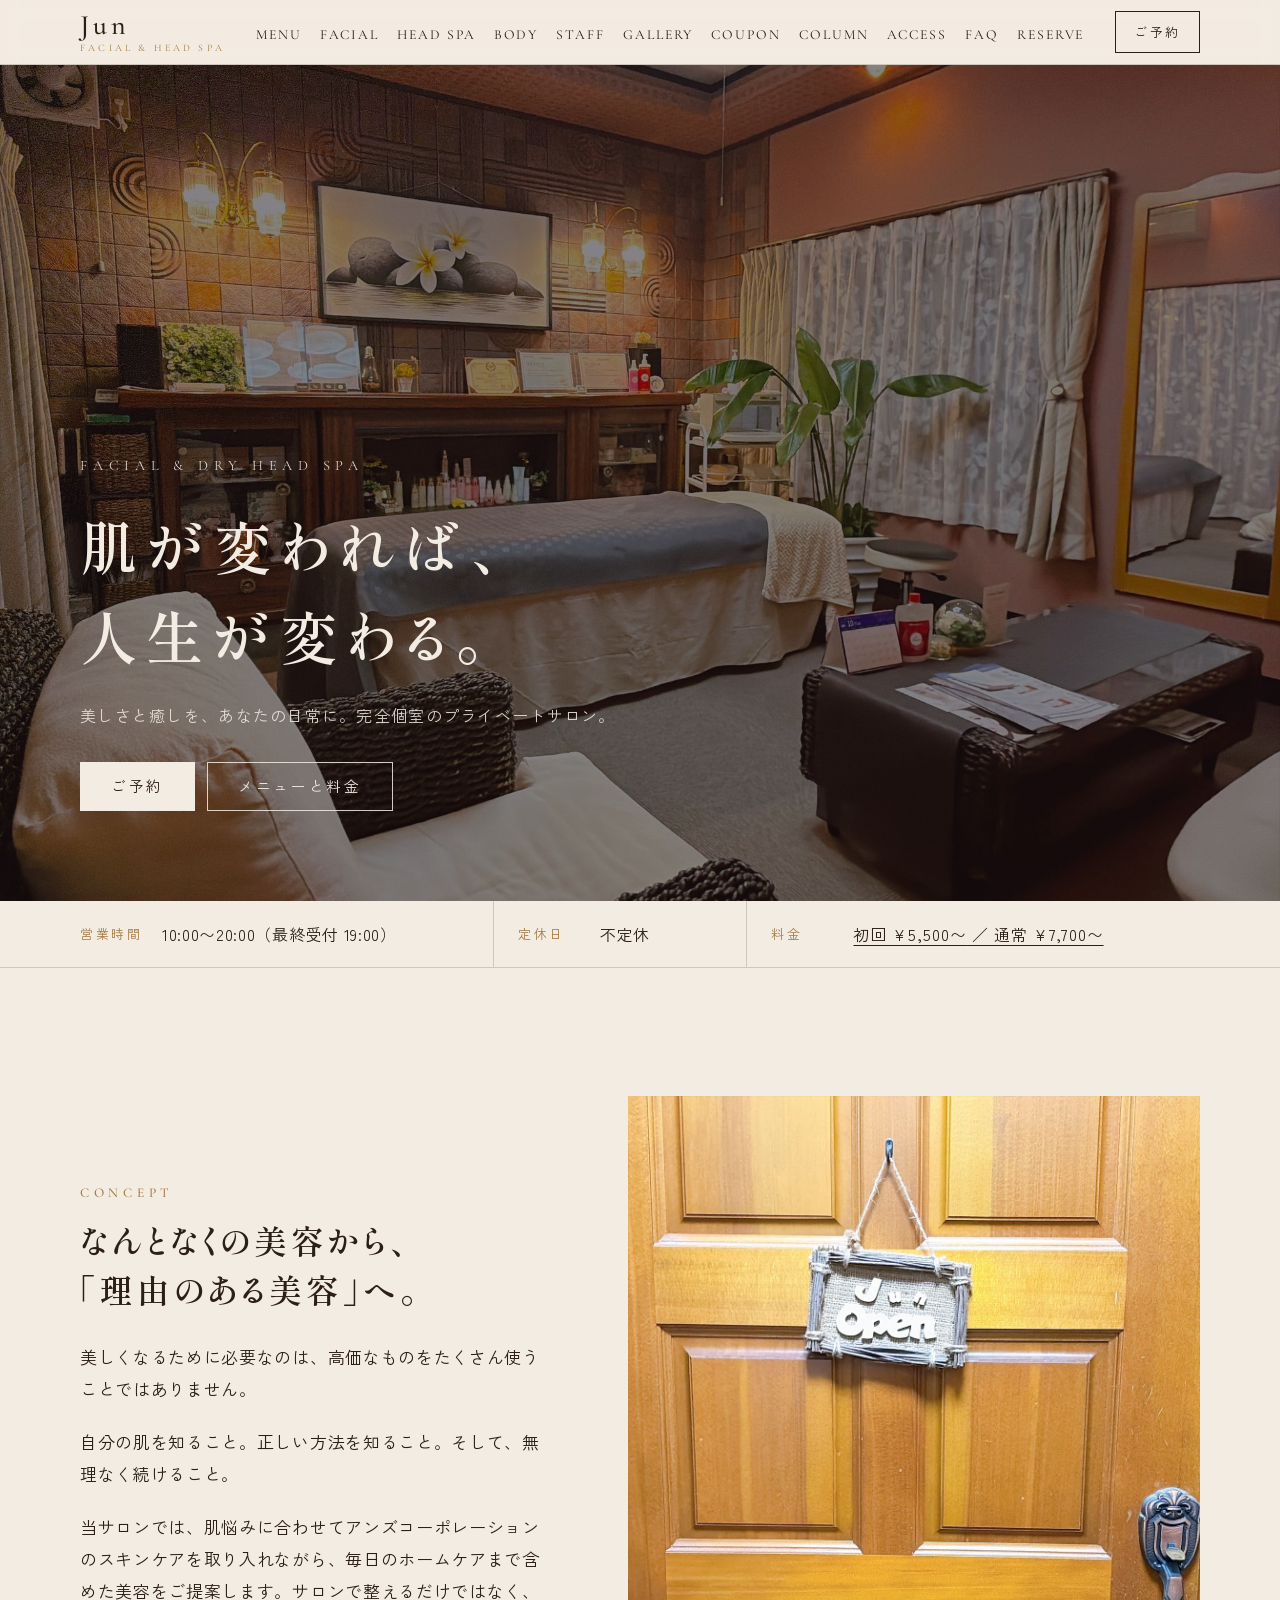
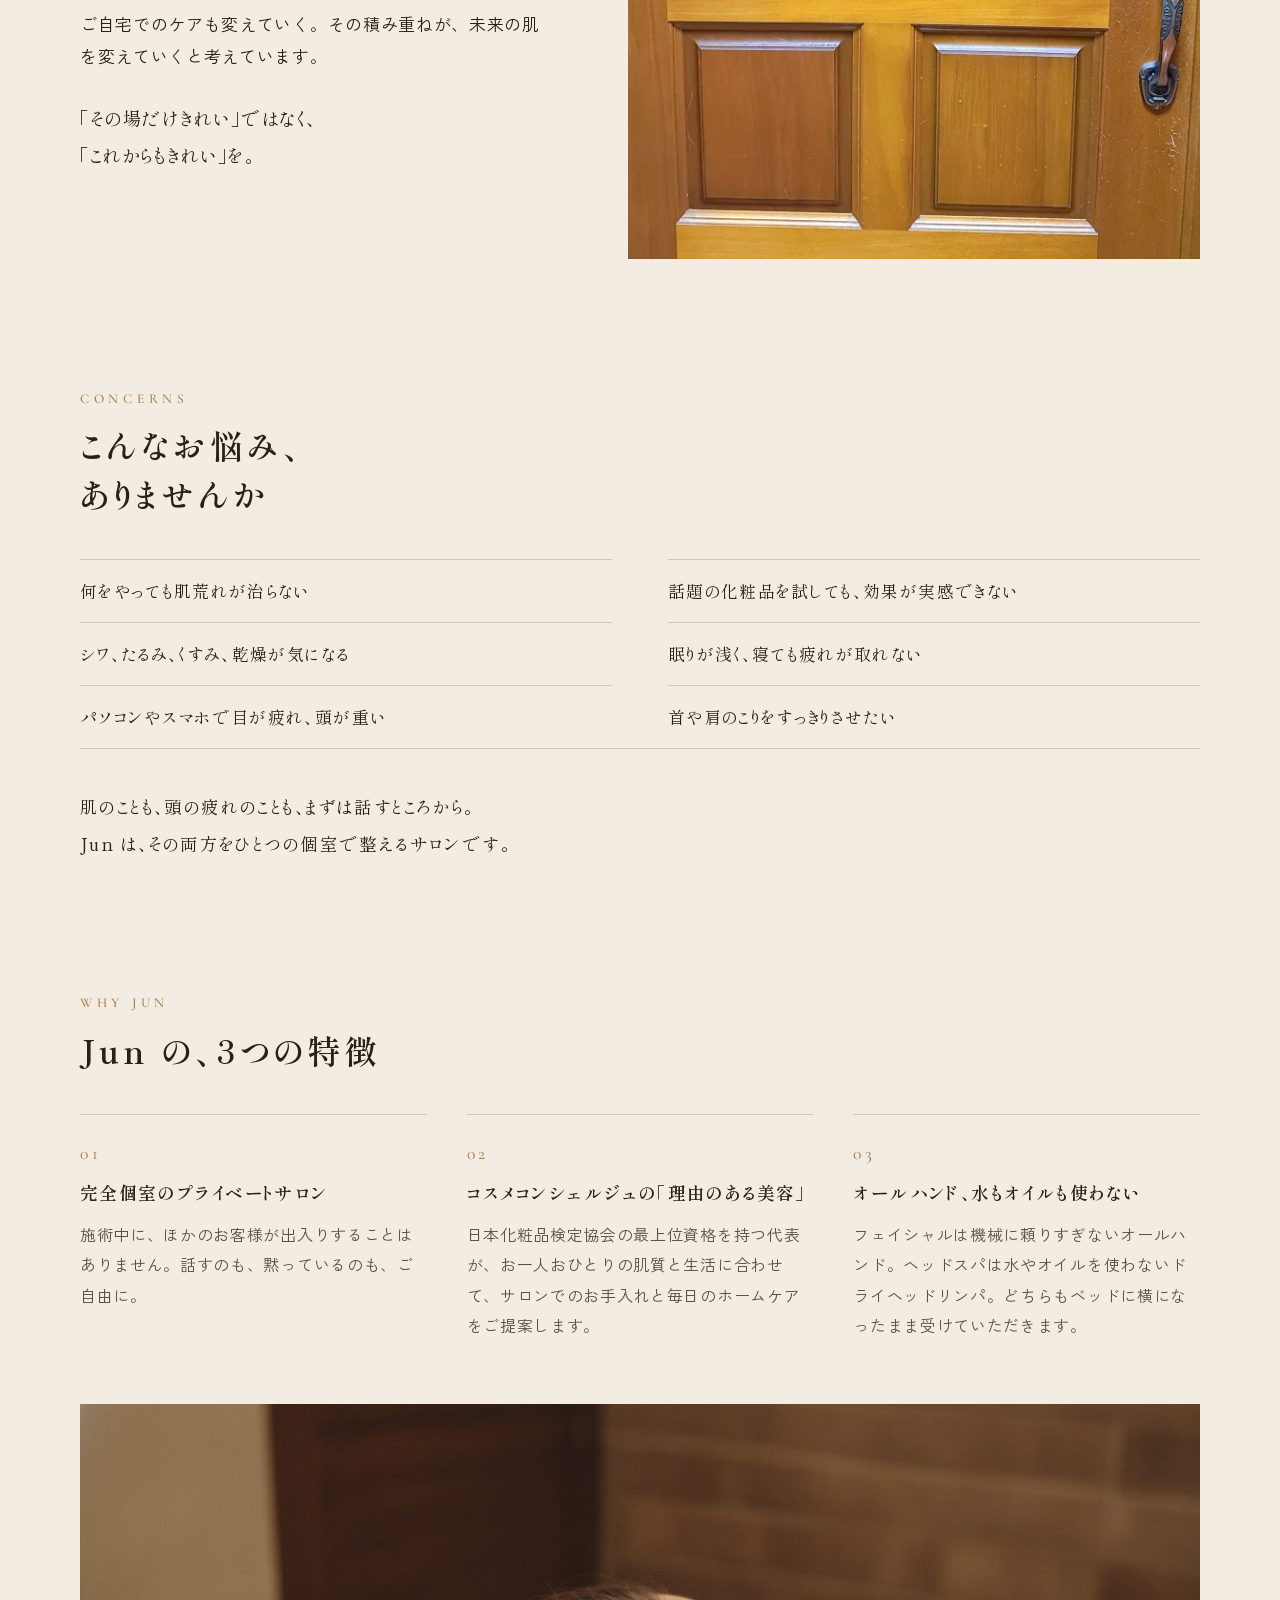
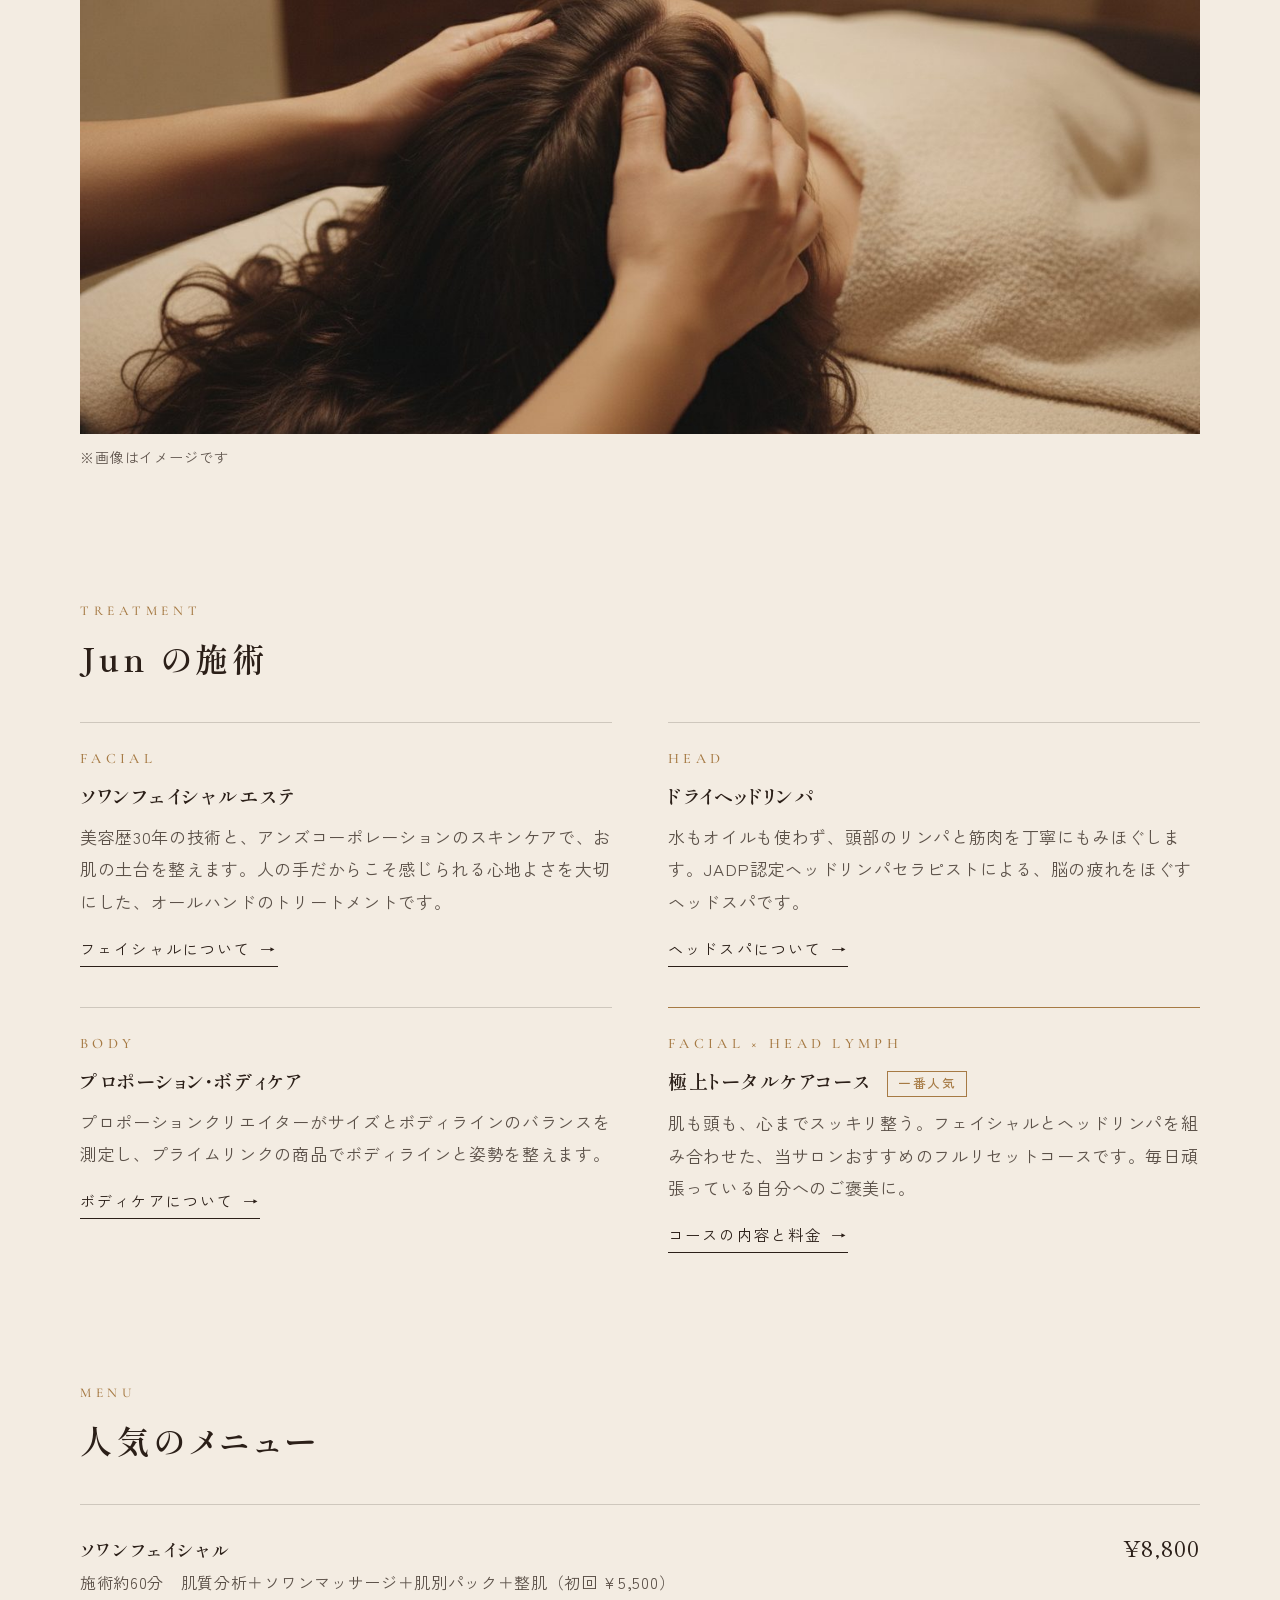
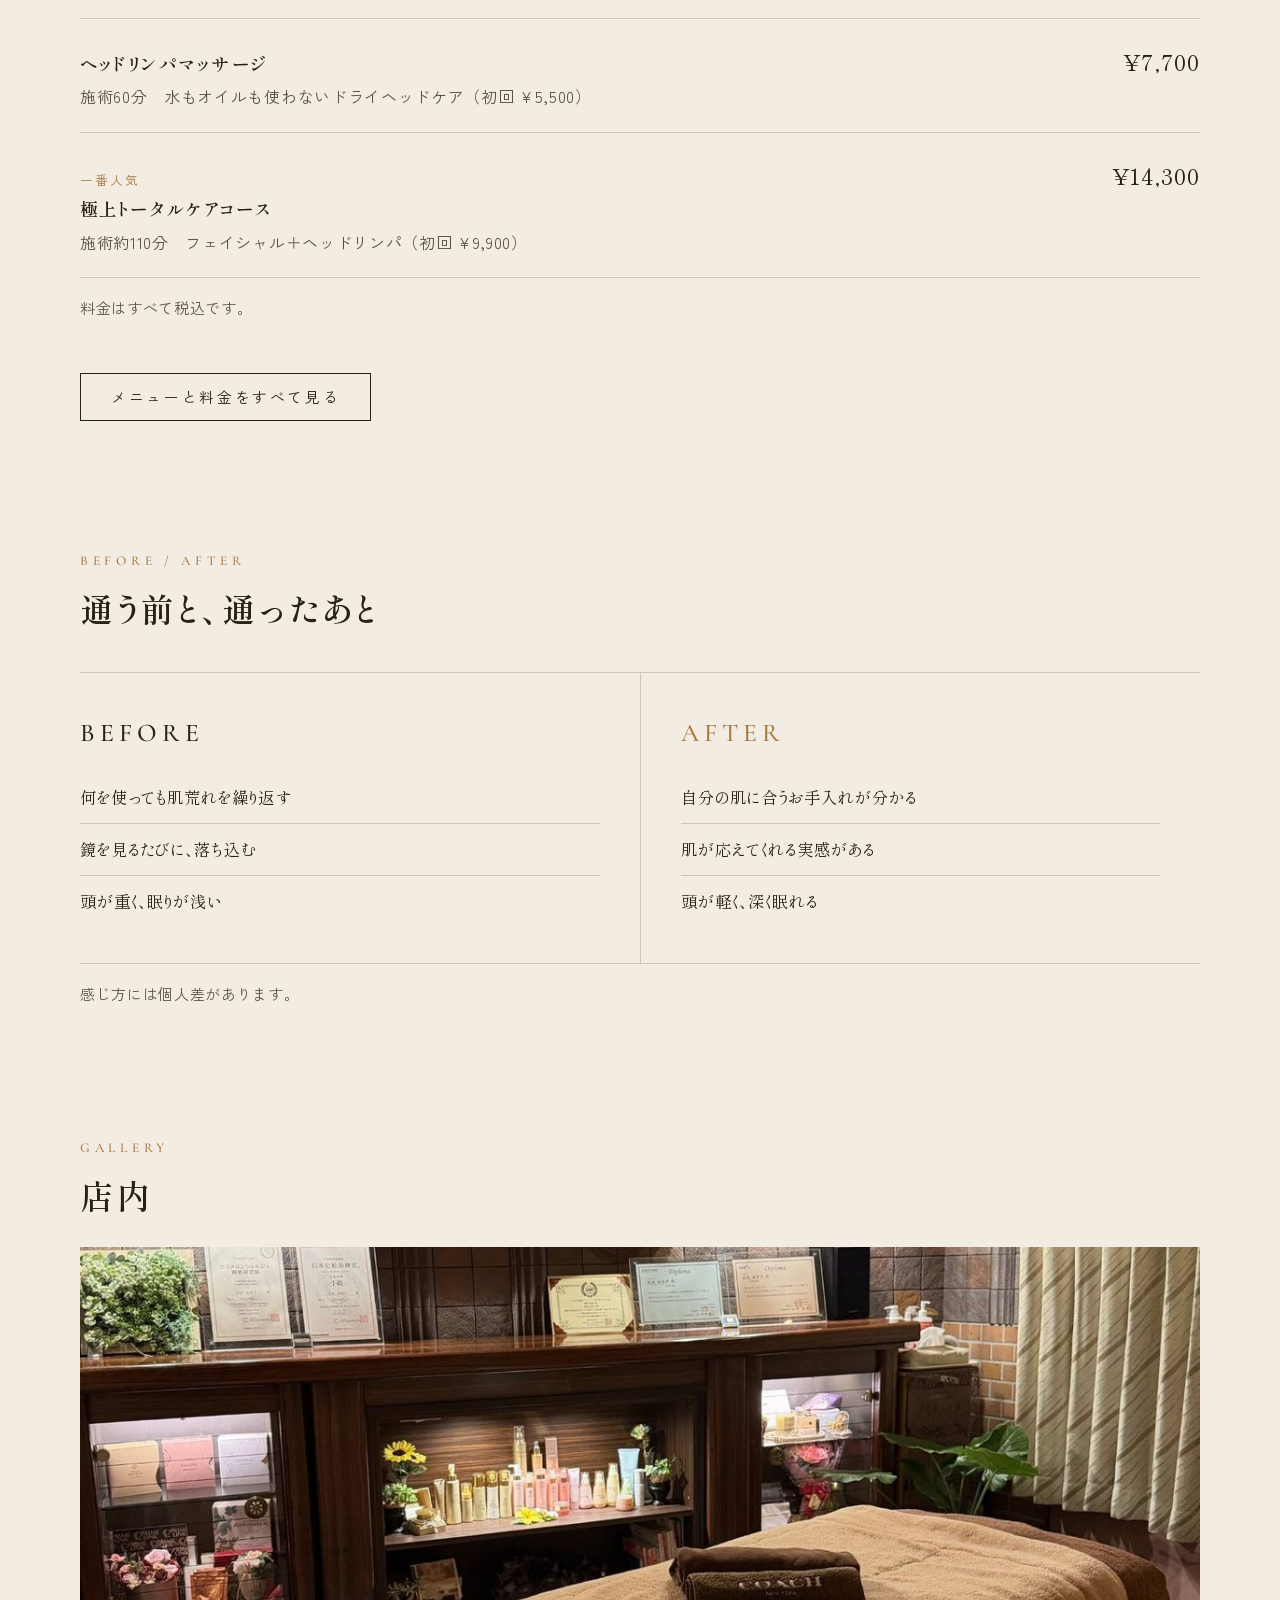
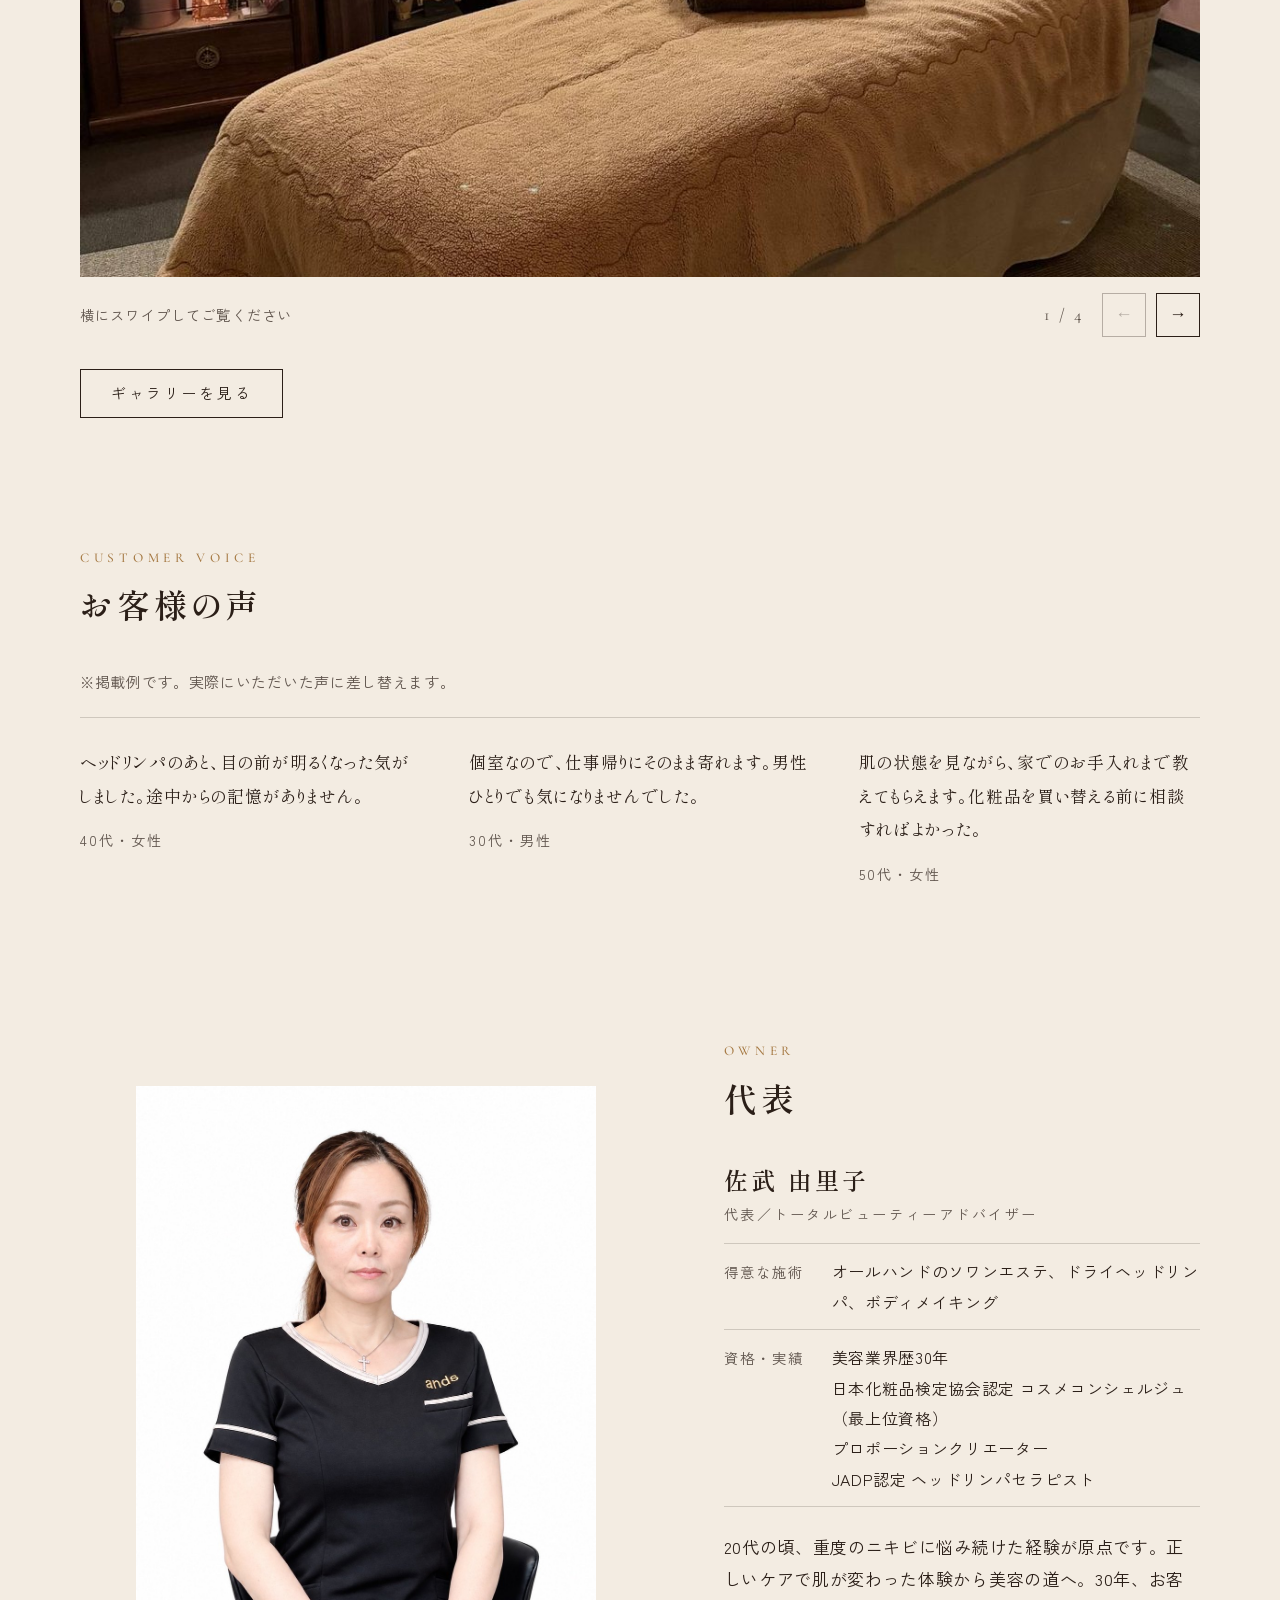
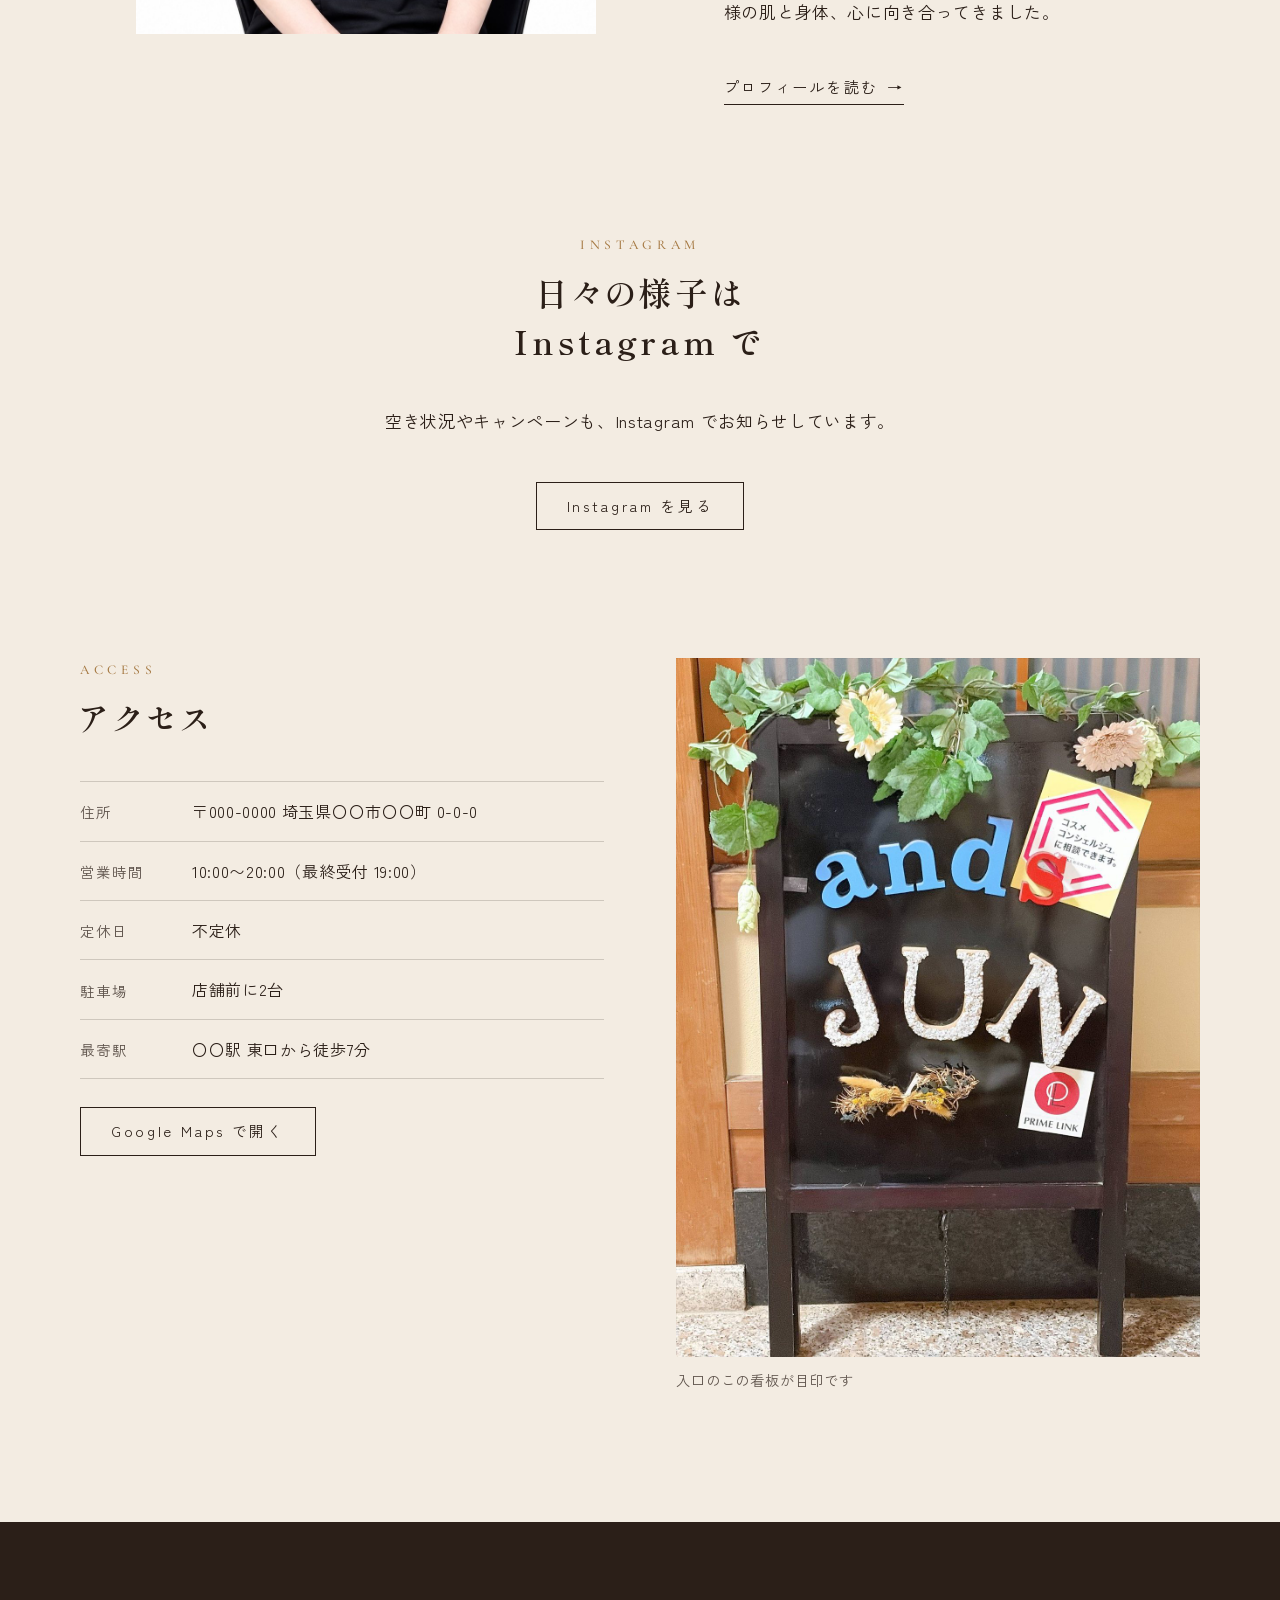
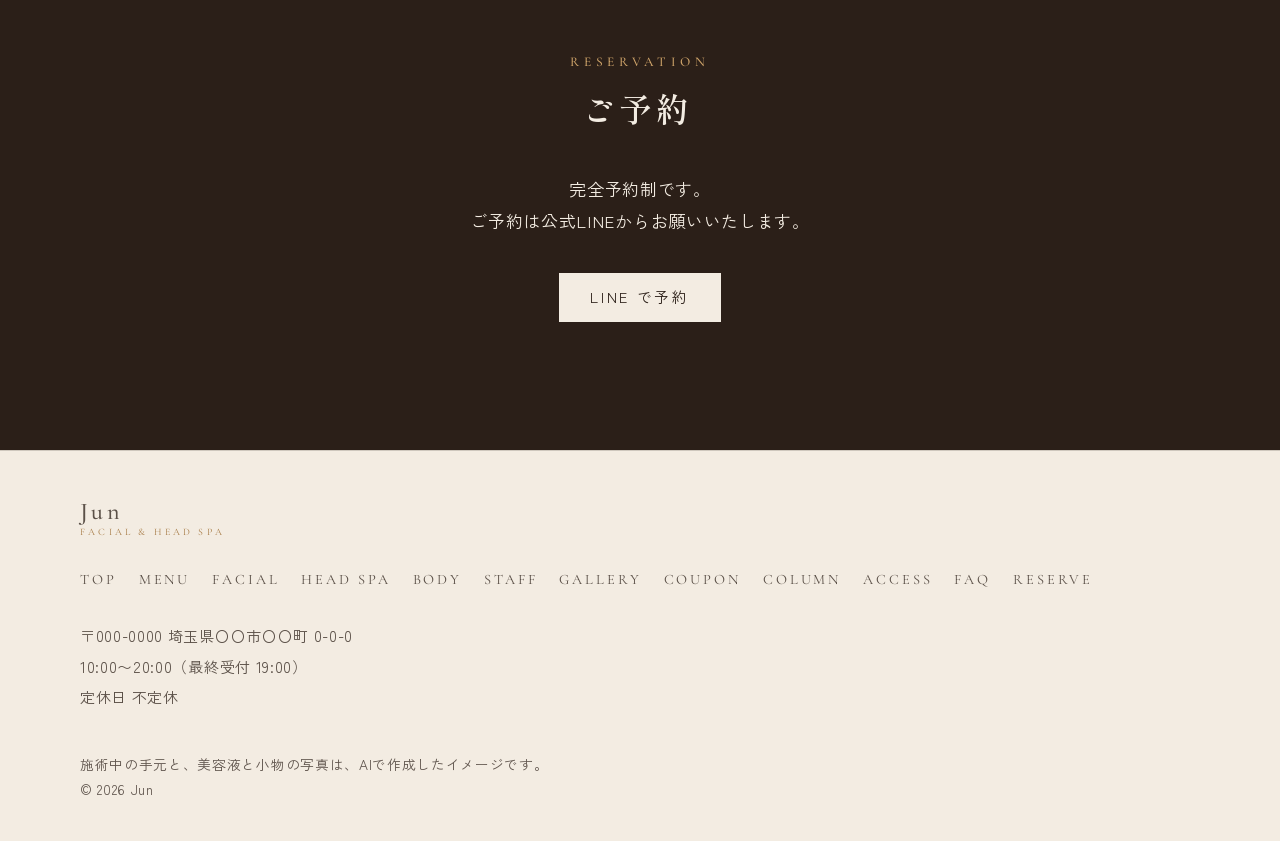
==== index.html @ 5c08a522 "Owner's menu sheet as the menu page; book via official LINE only - Remove the "sample site" notice b" ====
<!DOCTYPE html>
<html lang="ja">
<head>
<meta charset="UTF-8">
<meta name="viewport" content="width=device-width,initial-scale=1">
<meta name="robots" content="noindex">
<title>Jun｜完全個室のフェイシャル＆ドライヘッドスパ</title>
<meta name="description" content="コスメコンシェルジュのオールハンドフェイシャルと、水もオイルも使わないドライヘッドリンパ。完全個室のプライベートサロン Jun。">
<link rel="icon" href="data:,">
<link rel="preconnect" href="https://fonts.googleapis.com">
<link rel="preconnect" href="https://fonts.gstatic.com" crossorigin>
<link href="https://fonts.googleapis.com/css2?family=Cormorant+Garamond:ital,wght@0,400;0,500;1,400&family=Shippori+Mincho:wght@500;600&family=Zen+Kaku+Gothic+New:wght@400;500&display=swap" rel="stylesheet">
<link rel="stylesheet" href="style.css?v=19">
<meta name="site-root" content="https://haru20190621-a11y.github.io/jun-preview-8c500080/">
<script>document.documentElement.className+=' js';</script>
</head>
<body class="page-index">
<header class="site-head">
  <div class="site-head__in">
    <a class="logo" href="index.html" aria-label="Jun トップページ"><span class="logo__name">Jun</span><span class="logo__sub">Facial &amp; Head Spa</span></a>
    <nav class="gnav" aria-label="メインメニュー">
      <ul>
<li><a href="menu.html">Menu</a></li>
<li><a href="facial.html">Facial</a></li>
<li><a href="headspa.html">Head Spa</a></li>
<li><a href="body.html">Body</a></li>
<li><a href="staff.html">Staff</a></li>
<li><a href="gallery.html">Gallery</a></li>
<li><a href="coupon.html">Coupon</a></li>
<li><a href="blog/">Column</a></li>
<li><a href="access.html">Access</a></li>
<li><a href="faq.html">FAQ</a></li>
<li><a href="reserve.html">Reserve</a></li>
      </ul>
    </nav>
    <a class="head-cta" href="reserve.html">ご予約</a>
    <button class="burger" type="button" aria-label="メニューを開く" aria-expanded="false" aria-controls="drawer"><span></span><span></span></button>
  </div>
</header>

<div class="drawer" id="drawer" hidden>
  <nav aria-label="メニュー">
    <ul>
<li><a href="index.html" aria-current="page"><span class="en">Top</span><span class="ja">トップ</span></a></li>
<li><a href="menu.html"><span class="en">Menu</span><span class="ja">メニュー</span></a></li>
<li><a href="facial.html"><span class="en">Facial</span><span class="ja">フェイシャル</span></a></li>
<li><a href="headspa.html"><span class="en">Head Spa</span><span class="ja">ヘッドスパ</span></a></li>
<li><a href="body.html"><span class="en">Body</span><span class="ja">ボディケア</span></a></li>
<li><a href="staff.html"><span class="en">Staff</span><span class="ja">スタッフ</span></a></li>
<li><a href="gallery.html"><span class="en">Gallery</span><span class="ja">ギャラリー</span></a></li>
<li><a href="coupon.html"><span class="en">Coupon</span><span class="ja">クーポン</span></a></li>
<li><a href="blog/"><span class="en">Column</span><span class="ja">お知らせ・コラム</span></a></li>
<li><a href="access.html"><span class="en">Access</span><span class="ja">アクセス</span></a></li>
<li><a href="faq.html"><span class="en">FAQ</span><span class="ja">よくある質問</span></a></li>
<li><a href="reserve.html"><span class="en">Reserve</span><span class="ja">ご予約</span></a></li>
    </ul>
  </nav>
  <div class="drawer__info">
    <a class="drawer__tel" href="https://line.me/ja/" target="_blank" rel="noopener">LINE で予約</a>
    <p>10:00〜20:00（最終受付 19:00）<br>定休日 不定休</p>
  </div>
</div>

<main>
<section class="hero">
  <img class="hero__img" src="images/hero.jpg" width="2000" height="1500" alt="Jun の施術室。ベッドとラタンのソファ、暖色の照明" fetchpriority="high">
  <div class="hero__overlay"></div>
  <div class="hero__in">
    <p class="hero__kicker">Facial &amp; Dry Head Spa</p>
    <h1 class="hero__copy">肌が変われば、<br>人生が変わる。</h1>
    <p class="hero__sub">美しさと癒しを、あなたの日常に。完全個室のプライベートサロン。</p>
    <div class="hero__btns">
      <a class="btn btn--cream" href="reserve.html">ご予約</a>
      <a class="btn btn--ghost" href="menu.html">メニューと料金</a>
    </div>
  </div>
</section>

<div class="strip">
  <dl class="wrap strip__in">
    <div><dt>営業時間</dt><dd>10:00〜20:00（最終受付 19:00）</dd></div>
    <div><dt>定休日</dt><dd>不定休</dd></div>
    <div><dt>料金</dt><dd><a class="plain" href="menu.html"><span class="nowrap">初回 ¥5,500〜</span> ／ <span class="nowrap">通常 ¥7,700〜</span></a></dd></div>
  </dl>
</div>

<section class="sec concept">
  <div class="wrap concept__in">
    <div class="concept__text reveal">
      <p class="sec-label">Concept</p>
      <h2>なんとなくの美容から、<br>「理由のある美容」へ。</h2>
      <p>美しくなるために必要なのは、高価なものをたくさん使うことではありません。</p>
      <p>自分の肌を知ること。正しい方法を知ること。そして、無理なく続けること。</p>
      <p>当サロンでは、肌悩みに合わせてアンズコーポレーションのスキンケアを取り入れながら、毎日のホームケアまで含めた美容をご提案します。サロンで整えるだけではなく、ご自宅でのケアも変えていく。その積み重ねが、未来の肌を変えていくと考えています。</p>
      <p class="concept__close">「その場だけきれい」ではなく、<br>「これからもきれい」を。</p>
    </div>
    <figure class="concept__fig reveal">
      <img src="images/door.jpg" width="1200" height="1600" alt="木の扉に掛かった Jun の Open サイン" loading="lazy">
    </figure>
  </div>
</section>

<section class="sec concerns">
  <div class="wrap">
    <p class="sec-label">Concerns</p>
    <h2>こんなお悩み、<br>ありませんか</h2>
    <ul class="list-rule cols2 reveal">
      <li>何をやっても肌荒れが治らない</li>
      <li>話題の化粧品を試しても、効果が実感できない</li>
      <li>シワ、たるみ、くすみ、乾燥が気になる</li>
      <li>眠りが浅く、寝ても疲れが取れない</li>
      <li>パソコンやスマホで目が疲れ、頭が重い</li>
      <li>首や肩のこりをすっきりさせたい</li>
    </ul>
    <p class="concerns__lead">肌のことも、頭の疲れのことも、まずは話すところから。<br>Jun は、その両方をひとつの個室で整えるサロンです。</p>
  </div>
</section>

<section class="sec feat">
  <div class="wrap">
    <p class="sec-label">Why Jun</p>
    <h2>Jun の、3つの特徴</h2>
    <div class="feat__grid">
      <div class="feat__item reveal">
        <span class="feat__no">01</span>
        <h3>完全個室のプライベートサロン</h3>
        <p>施術中に、ほかのお客様が出入りすることはありません。話すのも、黙っているのも、ご自由に。</p>
      </div>
      <div class="feat__item reveal">
        <span class="feat__no">02</span>
        <h3>コスメコンシェルジュの「理由のある美容」</h3>
        <p>日本化粧品検定協会の最上位資格を持つ代表が、お一人おひとりの肌質と生活に合わせて、サロンでのお手入れと毎日のホームケアをご提案します。</p>
      </div>
      <div class="feat__item reveal">
        <span class="feat__no">03</span>
        <h3>オールハンド、水もオイルも使わない</h3>
        <p>フェイシャルは機械に頼りすぎないオールハンド。ヘッドスパは水やオイルを使わないドライヘッドリンパ。どちらもベッドに横になったまま受けていただきます。</p>
      </div>
    </div>
    <figure class="feat__fig reveal">
      <img src="images/headspa-hands.jpg" width="1344" height="768" alt="ベッドに横になったお客様の頭部をほぐすセラピストの手元" loading="lazy">
      <figcaption>※画像はイメージです</figcaption>
    </figure>
  </div>
</section>

<section class="sec services">
  <div class="wrap">
    <p class="sec-label">Treatment</p>
    <h2>Jun の施術</h2>
    <div class="svc">
      <article class="svc__item reveal">
        <span class="svc__kind">Facial</span>
        <h3>ソワンフェイシャルエステ</h3>
        <p>美容歴30年の技術と、アンズコーポレーションのスキンケアで、お肌の土台を整えます。人の手だからこそ感じられる心地よさを大切にした、オールハンドのトリートメントです。</p>
        <a class="link-arrow" href="facial.html">フェイシャルについて</a>
      </article>
      <article class="svc__item reveal">
        <span class="svc__kind">Head</span>
        <h3>ドライヘッドリンパ</h3>
        <p>水もオイルも使わず、頭部のリンパと筋肉を丁寧にもみほぐします。JADP認定ヘッドリンパセラピストによる、脳の疲れをほぐすヘッドスパです。</p>
        <a class="link-arrow" href="headspa.html">ヘッドスパについて</a>
      </article>
      <article class="svc__item reveal">
        <span class="svc__kind">Body</span>
        <h3>プロポーション・ボディケア</h3>
        <p>プロポーションクリエイターがサイズとボディラインのバランスを測定し、プライムリンクの商品でボディラインと姿勢を整えます。</p>
        <a class="link-arrow" href="body.html">ボディケアについて</a>
      </article>
      <article class="svc__item svc__item--best reveal">
        <span class="svc__kind">Facial &times; Head Lymph</span>
        <h3>極上トータルケアコース <span class="svc__best">一番人気</span></h3>
        <p>肌も頭も、心までスッキリ整う。フェイシャルとヘッドリンパを組み合わせた、当サロンおすすめのフルリセットコースです。毎日頑張っている自分へのご褒美に。</p>
        <a class="link-arrow" href="menu.html#set">コースの内容と料金</a>
      </article>
    </div>
  </div>
</section>

<section class="sec menu-top">
  <div class="wrap">
    <p class="sec-label">Menu</p>
    <h2>人気のメニュー</h2>
    <ul class="pricelist reveal">
      <li>
        <div><h3>ソワンフェイシャル</h3><p>施術約60分　肌質分析＋ソワンマッサージ＋肌別パック＋整肌（初回 ¥5,500）</p></div>
        <p class="pricelist__price">¥8,800</p>
      </li>
      <li>
        <div><h3>ヘッドリンパマッサージ</h3><p>施術60分　水もオイルも使わないドライヘッドケア（初回 ¥5,500）</p></div>
        <p class="pricelist__price">¥7,700</p>
      </li>
      <li>
        <div><span class="pricelist__tag">一番人気</span><h3>極上トータルケアコース</h3><p>施術約110分　フェイシャル＋ヘッドリンパ（初回 ¥9,900）</p></div>
        <p class="pricelist__price">¥14,300</p>
      </li>
    </ul>
    <p class="note">料金はすべて税込です。</p>
    <a class="btn" href="menu.html">メニューと料金をすべて見る</a>
  </div>
</section>

<section class="sec ba">
  <div class="wrap">
    <p class="sec-label">Before / After</p>
    <h2>通う前と、通ったあと</h2>
    <div class="ba__grid reveal">
      <div class="ba__col">
        <p class="ba__head">Before</p>
        <ul>
          <li>何を使っても肌荒れを繰り返す</li>
          <li>鏡を見るたびに、落ち込む</li>
          <li>頭が重く、眠りが浅い</li>
        </ul>
      </div>
      <div class="ba__col ba__col--after">
        <p class="ba__head">After</p>
        <ul>
          <li>自分の肌に合うお手入れが分かる</li>
          <li>肌が応えてくれる実感がある</li>
          <li>頭が軽く、深く眠れる</li>
        </ul>
      </div>
    </div>
    <p class="note">感じ方には個人差があります。</p>
  </div>
</section>

<section class="sec gallery-top">
  <div class="wrap">
    <p class="sec-label">Gallery</p>
    <h2>店内</h2>
  </div>
  <div class="wrap slider reveal" data-slider>
    <div class="slider__track" tabindex="0" role="region" aria-label="店内の写真。横にスワイプしてご覧いただけます">
      <figure class="slider__item slider__item--room"><img src="images/room.jpg" width="1200" height="1600" alt="施術室。ブラウンのタオルを掛けたベッドと、化粧品の棚" loading="lazy"></figure>
      <figure class="slider__item"><img src="images/lounge.jpg" width="1600" height="1200" alt="待合スペース。白いソファとラタンのテーブル" loading="lazy"></figure>
      <figure class="slider__item"><img src="images/products.jpg" width="1600" height="955" alt="棚に並ぶスキンケア商品" loading="lazy"></figure>
      <figure class="slider__item"><img src="images/wall.jpg" width="1600" height="1200" alt="プルメリアの絵とランプ、カウンターに並ぶ資格証" loading="lazy"></figure>
    </div>
    <div class="slider__nav">
      <p class="slider__hint">横にスワイプしてご覧ください</p>
      <p class="slider__count" aria-live="polite"><span data-slider-now>1</span> / 4</p>
      <button class="slider__btn" type="button" data-dir="-1" aria-label="前の写真">&larr;</button>
      <button class="slider__btn" type="button" data-dir="1" aria-label="次の写真">&rarr;</button>
    </div>
  </div>
  <div class="wrap">
    <a class="btn" href="gallery.html">ギャラリーを見る</a>
  </div>
</section>

<section class="sec voice">
  <div class="wrap">
    <p class="sec-label">Customer Voice</p>
    <h2>お客様の声</h2>
    <p class="note">※掲載例です。実際にいただいた声に差し替えます。</p>
    <div class="voice__grid reveal">
      <blockquote>
        <p>ヘッドリンパのあと、目の前が明るくなった気がしました。途中からの記憶がありません。</p>
        <footer>40代・女性</footer>
      </blockquote>
      <blockquote>
        <p>個室なので、仕事帰りにそのまま寄れます。男性ひとりでも気になりませんでした。</p>
        <footer>30代・男性</footer>
      </blockquote>
      <blockquote>
        <p>肌の状態を見ながら、家でのお手入れまで教えてもらえます。化粧品を買い替える前に相談すればよかった。</p>
        <footer>50代・女性</footer>
      </blockquote>
    </div>
  </div>
</section>

<section class="sec staff">
  <div class="wrap staff__in">
    <figure class="staff__fig staff__fig--portrait reveal">
      <img src="images/owner.jpg" width="1000" height="1191" alt="代表 佐武由里子" loading="lazy">
    </figure>
    <div class="staff__text reveal">
      <p class="sec-label">Owner</p>
      <h2>代表</h2>
      <h3 class="staff__name">佐武 由里子 <span>代表／トータルビューティーアドバイザー</span></h3>
      <dl class="staff__dl">
        <div><dt>得意な施術</dt><dd>オールハンドのソワンエステ、ドライヘッドリンパ、ボディメイキング</dd></div>
        <div><dt>資格・実績</dt><dd>美容業界歴30年<br>日本化粧品検定協会認定 コスメコンシェルジュ（最上位資格）<br>プロポーションクリエーター<br>JADP認定 ヘッドリンパセラピスト</dd></div>
      </dl>
      <p>20代の頃、重度のニキビに悩み続けた経験が原点です。正しいケアで肌が変わった体験から美容の道へ。30年、お客様の肌と身体、心に向き合ってきました。</p>
      <a class="link-arrow" href="staff.html">プロフィールを読む</a>
    </div>
  </div>
</section>

<section class="sec ig">
  <div class="wrap ig__in">
    <p class="sec-label">Instagram</p>
    <h2>日々の様子は<br>Instagram で</h2>
    <p>空き状況やキャンペーンも、Instagram でお知らせしています。</p>
    <a class="btn" href="https://www.instagram.com/" target="_blank" rel="noopener">Instagram を見る</a>
  </div>
</section>

<section class="sec access">
  <div class="wrap access__in">
    <div class="access__text reveal">
      <p class="sec-label">Access</p>
      <h2>アクセス</h2>
      <dl class="info">
        <div><dt>住所</dt><dd>〒000-0000 埼玉県〇〇市〇〇町 0-0-0</dd></div>
        <div><dt>営業時間</dt><dd>10:00〜20:00（最終受付 19:00）</dd></div>
        <div><dt>定休日</dt><dd>不定休</dd></div>
        <div><dt>駐車場</dt><dd>店舗前に2台</dd></div>
        <div><dt>最寄駅</dt><dd>〇〇駅 東口から徒歩7分</dd></div>
      </dl>
      <a class="btn" href="https://www.google.com/maps/search/?api=1&query=%E3%83%98%E3%83%83%E3%83%89%E3%82%B9%E3%83%91+Jun" target="_blank" rel="noopener">Google Maps で開く</a>
    </div>
    <figure class="access__fig access__fig--tall reveal">
      <img src="images/sign.jpg" width="1200" height="1600" alt="入口の黒い看板。ands JUN の文字と花の飾り" loading="lazy">
      <figcaption>入口のこの看板が目印です</figcaption>
    </figure>
  </div>
</section>

<section class="cta dark">
  <div class="wrap">
    <p class="sec-label">Reservation</p>
    <h2>ご予約</h2>
    <p>完全予約制です。<br>ご予約は公式LINEからお願いいたします。</p>
    <div class="cta__btns">
      <a class="btn btn--cream" href="https://line.me/ja/" target="_blank" rel="noopener">LINE で予約</a>
    </div>
  </div>
</section>


</main>

<footer class="foot">
  <div class="wrap foot__in">
    <a class="logo" href="index.html" aria-label="Jun トップページ"><span class="logo__name">Jun</span><span class="logo__sub">Facial &amp; Head Spa</span></a>
    <ul class="foot__nav">
<li><a href="index.html" aria-current="page">Top</a></li>
<li><a href="menu.html">Menu</a></li>
<li><a href="facial.html">Facial</a></li>
<li><a href="headspa.html">Head Spa</a></li>
<li><a href="body.html">Body</a></li>
<li><a href="staff.html">Staff</a></li>
<li><a href="gallery.html">Gallery</a></li>
<li><a href="coupon.html">Coupon</a></li>
<li><a href="blog/">Column</a></li>
<li><a href="access.html">Access</a></li>
<li><a href="faq.html">FAQ</a></li>
<li><a href="reserve.html">Reserve</a></li>
    </ul>
    <p class="foot__info">〒000-0000 埼玉県〇〇市〇〇町 0-0-0<br>10:00〜20:00（最終受付 19:00）<br>定休日 不定休</p>
    <small>施術中の手元と、美容液と小物の写真は、AIで作成したイメージです。<br>&copy; 2026 Jun</small>
  </div>
</footer>

<nav class="mbar" aria-label="ご予約">
  <a class="mbar__web" href="https://line.me/ja/" target="_blank" rel="noopener">LINE で予約</a>
</nav>

<script src="script.js?v=19" defer></script>
<script>
(function(){
  var root = document.querySelector('meta[name="site-root"]');
  if(!root || !window.fetch) return;
  fetch(root.content + 'season.json', {cache: 'no-store'}).then(function(r){ return r.ok ? r.json() : null; })
  .then(function(s){
    if(!s || !s.headline || !/^#[0-9a-fA-F]{6}$/.test(s.accent || '')) return;
    var d = document.createElement('div');
    d.className = 'season'; d.setAttribute('role', 'note');
    d.style.background = s.accent; d.style.color = s.text_color === '#222222' ? '#222222' : '#fff';
    d.textContent = (s.icon ? s.icon + ' ' : '') + s.headline + (s.icon ? ' ' + s.icon : '');
    var main = document.querySelector('main') || document.body;
    main.insertBefore(d, main.firstChild);
  }).catch(function(){});
})();
</script>
</body>
</html>
---- style.css ----
/* ==========================================================
   Jun — Head Spa Salon
   地色＝リネンの生成り／インク＝カウンターの濃い木／差し色＝ランプの真鍮
   本文 16px 以上・weight 400 以上。角丸・影・グラデーションは使わない。
   モバイル 375px を基準に組み、768px / 860px / 1024px で横組みへ。
   ========================================================== */

:root{
  --bg:#f3ece2;
  --bg2:#e9dfd0;
  --ink:#2b1f18;
  --ink-2:rgba(43,31,24,.76);
  --ink-3:rgba(43,31,24,.74);
  --line:rgba(43,31,24,.18);
  --accent:#a67a44;
  --cream:#f3ece2;
  --cream-2:rgba(243,236,226,.86);
  --cream-line:rgba(243,236,226,.22);

  --serif:"Shippori Mincho","Yu Mincho","YuMincho","Hiragino Mincho ProN",serif;
  --sans:"Zen Kaku Gothic New","Hiragino Kaku Gothic ProN","Yu Gothic","YuGothic",sans-serif;
  --en:"Cormorant Garamond","Times New Roman",serif;

  --pad:20px;
  --max:1160px;
  --gap:clamp(72px,11vw,128px);
  --head-h:64px;
}

*,*::before,*::after{box-sizing:border-box}
html{-webkit-text-size-adjust:100%;scroll-behavior:smooth}
body{
  margin:0;background:var(--bg);color:var(--ink);
  font-family:var(--sans);font-weight:400;font-size:16px;line-height:1.9;
  letter-spacing:.04em;font-feature-settings:"palt" 1;
  padding-bottom:60px; /* モバイル固定バーの分 */
}
body.no-scroll{overflow:hidden}
img{display:block;max-width:100%;height:auto}
a{color:inherit;text-decoration:underline;text-underline-offset:4px;text-decoration-thickness:1px}
h1,h2,h3{font-family:var(--serif);font-weight:600;line-height:1.5;letter-spacing:.12em;margin:0;word-break:auto-phrase}
p,li,dd{text-wrap:pretty}
h1{font-size:clamp(1.9rem,5.6vw,3rem)}
h2{font-size:clamp(1.45rem,3.6vw,2.05rem);margin-bottom:clamp(24px,4vw,40px)}
h3{font-size:1.1rem;letter-spacing:.08em}
p{margin:0 0 1.2em}
p:last-child{margin-bottom:0}
ul,ol{margin:0;padding:0;list-style:none}
dl,dd{margin:0}
figure{margin:0}
figcaption{font-size:.88rem;color:var(--ink-3);margin-top:10px;letter-spacing:.06em}
.nowrap{white-space:nowrap}

.wrap{padding-left:var(--pad);padding-right:var(--pad);max-width:var(--max);margin-inline:auto}
.sec{padding-top:var(--gap)}
.sec-label{
  font-family:var(--en);font-size:.84rem;font-weight:500;letter-spacing:.35em;
  text-transform:uppercase;color:var(--accent);margin:0 0 .6em;
}
.lead{max-width:36em;color:var(--ink-2)}
.note{font-size:.94rem;color:var(--ink-3);margin-top:16px}
.h-sm{font-size:1.25rem;margin-bottom:20px}

@media (min-width:768px){
  body{font-size:17px}
}
@media (min-width:1100px){
  body{padding-bottom:0}
}

/* ---------- ボタン・リンク ---------- */
.btn{
  display:inline-block;border:1px solid var(--ink);padding:13px 30px;
  font-family:var(--sans);font-size:.92rem;letter-spacing:.18em;line-height:1.4;
  text-decoration:none;background:transparent;color:var(--ink);cursor:pointer;
  transition:background-color .3s,color .3s,border-color .3s;
}
.btn:hover{background:var(--ink);color:var(--cream)}
.btn--ink{background:var(--ink);color:var(--cream)}
.btn--ink:hover{background:var(--accent);border-color:var(--accent);color:var(--cream)}
.btn--cream{background:var(--cream);color:var(--ink);border-color:var(--cream)}
.btn--cream:hover{background:transparent;color:var(--cream)}
.btn--ghost{border-color:var(--cream-2);color:var(--cream)}
.btn--ghost:hover{background:var(--cream);color:var(--ink)}
.link-arrow{text-decoration:none;letter-spacing:.14em;font-size:.95rem;border-bottom:1px solid var(--ink);padding-bottom:3px}
.link-arrow::after{content:"\2192";margin-left:.6em;display:inline-block;transition:transform .3s}
.link-arrow:hover::after{transform:translateX(4px)}

/* ---------- ヘッダー ---------- */
.site-head{
  position:sticky;top:0;z-index:100;
  background:rgba(243,236,226,.9);backdrop-filter:blur(8px);-webkit-backdrop-filter:blur(8px);
  border-bottom:1px solid var(--line);
}
.site-head__in{
  height:var(--head-h);display:flex;align-items:center;justify-content:space-between;gap:24px;
  padding:0 var(--pad);max-width:var(--max);margin-inline:auto;
}
.logo{text-decoration:none;display:flex;flex-direction:column;line-height:1.1}
.logo__name{font-family:var(--en);font-size:1.75rem;letter-spacing:.14em;font-weight:500}
.logo__sub{font-family:var(--en);font-size:.62rem;letter-spacing:.32em;text-transform:uppercase;color:var(--accent);margin-top:2px}
.gnav{display:none}
.head-cta{display:none}
.burger{
  appearance:none;background:none;border:0;width:44px;height:44px;padding:0;
  position:relative;cursor:pointer;margin-right:-10px;
}
.burger span{position:absolute;left:11px;width:22px;height:1px;background:var(--ink);transition:transform .3s,top .3s}
.burger span:first-child{top:18px}
.burger span:last-child{top:26px}
.burger[aria-expanded="true"] span:first-child{top:22px;transform:rotate(45deg)}
.burger[aria-expanded="true"] span:last-child{top:22px;transform:rotate(-45deg)}

@media (min-width:1100px){
  .gnav{display:block}
  .gnav ul{display:flex;gap:18px}
  .gnav a{
    font-family:var(--en);font-size:.86rem;letter-spacing:.14em;text-transform:uppercase;
    text-decoration:none;padding:6px 0;border-bottom:1px solid transparent;white-space:nowrap;
  }
  .gnav a:hover,.gnav a[aria-current="page"]{border-bottom-color:var(--ink)}
  .head-cta{
    display:inline-block;border:1px solid var(--ink);padding:8px 18px;
    font-size:.8rem;letter-spacing:.2em;text-decoration:none;white-space:nowrap;
    transition:background-color .3s,color .3s;
  }
  .head-cta:hover{background:var(--ink);color:var(--cream)}
  .burger{display:none}
}

/* ---------- モバイルのメニュー ---------- */
.drawer{
  position:fixed;left:0;right:0;top:var(--head-h);bottom:0;z-index:90;
  background:var(--bg);overflow:auto;padding:20px var(--pad) 100px;
}
.drawer[hidden]{display:none}
.drawer li{border-bottom:1px solid var(--line)}
.drawer a{display:flex;justify-content:space-between;align-items:baseline;padding:16px 0;text-decoration:none}
.drawer .en{font-family:var(--en);font-size:1.3rem;letter-spacing:.18em;text-transform:uppercase}
.drawer .ja{font-size:.88rem;color:var(--ink-3)}
.drawer__info{margin-top:28px;font-size:1rem;color:var(--ink-2)}
.drawer__tel{display:inline-block;font-family:var(--serif);font-size:1.5rem;letter-spacing:.08em;text-decoration:none;margin-bottom:8px}
@media (min-width:1100px){
  .drawer{display:none!important}
}

/* ---------- ヒーロー ---------- */
.hero{
  position:relative;height:calc(100svh - var(--head-h));min-height:580px;max-height:960px;
  overflow:hidden;display:flex;align-items:flex-end;color:var(--cream);
}
.hero__img{
  position:absolute;inset:0;width:100%;height:100%;object-fit:cover;object-position:40% 58%;
  animation:kb 24s ease-in-out infinite alternate;
}
@keyframes kb{from{transform:scale(1)}to{transform:scale(1.08)}}
.hero__overlay{position:absolute;inset:0;background:rgba(26,15,9,.46)}
.hero__in{
  position:relative;z-index:1;width:100%;max-width:var(--max);margin-inline:auto;
  padding:0 var(--pad) clamp(100px,16vh,132px); /* 下の固定バー60pxと重ならない余白 */
}
@media (min-width:1100px){
  .hero__in{padding-bottom:clamp(56px,10vh,96px)}
}
.hero__kicker{font-family:var(--en);font-size:.9rem;letter-spacing:.4em;text-transform:uppercase;margin-bottom:22px;color:var(--cream-2)}
.hero__copy{font-size:clamp(1.9rem,6.6vw,3.6rem);line-height:1.55;letter-spacing:.14em;margin-bottom:20px}
@media (max-width:599px){
  .hero__copy{font-size:clamp(1.5rem,6vw,2rem);letter-spacing:.08em}
}
.hero__sub{font-size:1rem;letter-spacing:.08em;margin-bottom:32px;color:var(--cream-2)}
.hero__btns{display:flex;flex-wrap:wrap;gap:12px}

/* ---------- 営業情報ストリップ ---------- */
.strip{border-bottom:1px solid var(--line)}
.strip__in{display:grid;padding-top:4px;padding-bottom:4px}
.strip__in>div{display:flex;gap:18px;padding:12px 0;border-top:1px solid var(--line);font-size:1rem}
.strip__in>div:first-child{border-top:0}
.strip__in dt{font-size:.8rem;letter-spacing:.2em;color:var(--accent);min-width:5em;padding-top:.2em}
.strip__in dd a{text-decoration:none;font-family:var(--serif);letter-spacing:.06em;font-size:1.05rem}
.strip__in dd a.plain{font-family:var(--sans);font-size:inherit;text-decoration:underline;text-underline-offset:4px}
@media (min-width:768px){
  .strip__in{grid-template-columns:repeat(4,auto);justify-content:space-between;gap:24px;padding-top:0;padding-bottom:0}
  .strip__in>div{border-top:0;padding:18px 0 18px 24px;border-left:1px solid var(--line)}
  .strip__in>div:first-child{border-left:0;padding-left:0}
}

/* ---------- コンセプト ---------- */
.concept__in{display:grid;gap:40px}
.concept__text h2{margin-bottom:28px}
.concept__fig img{aspect-ratio:3/4;object-fit:cover;width:100%}
@media (min-width:860px){
  .concept__in{grid-template-columns:5fr 6fr;gap:72px;align-items:center}
}

/* ---------- 濃色バンド（色の帯はページ最下部の「ご予約」1本だけ。途中の段には使わない） ---------- */
.dark{background:var(--ink);color:var(--cream);padding-bottom:var(--gap);--accent:#cfa46a;--line:rgba(243,236,226,.22);--ink-3:rgba(243,236,226,.66);--ink-2:rgba(243,236,226,.82)}

/* ---------- 罫線リスト ---------- */
.list-rule{border-bottom:1px solid var(--line)}
.list-rule li{border-top:1px solid var(--line);padding:16px 0;font-family:var(--serif);font-size:1.05rem;letter-spacing:.08em;line-height:1.8}
.cols2{display:grid}
@media (min-width:700px){
  .cols2{grid-template-columns:1fr 1fr;column-gap:56px}
}
.concerns__lead{margin-top:40px;font-family:var(--serif);font-size:1.1rem;line-height:2.1;letter-spacing:.08em;max-width:34em}

/* ---------- 3つの特徴 ---------- */
.feat__grid{display:grid;gap:28px}
.feat__item{border-top:1px solid var(--line);padding-top:22px}
.feat__no{font-family:var(--en);font-size:1.1rem;letter-spacing:.2em;color:var(--accent);display:block;margin-bottom:10px}
.feat__item h3{margin-bottom:12px}
.feat__item p{color:var(--ink-2);font-size:1rem}
.feat__fig{margin-top:clamp(40px,6vw,64px)}
.feat__fig img{width:100%;aspect-ratio:16/9;object-fit:cover}
@media (min-width:860px){
  .feat__grid{grid-template-columns:repeat(3,1fr);gap:40px}
}

/* ---------- ふたつの施術＋一番人気（トップ） ---------- */
.svc{display:grid;gap:28px}
.svc__item{border-top:1px solid var(--line);padding-top:22px;display:grid;align-content:start;gap:10px}
.svc__kind{font-family:var(--en);font-size:.9rem;font-weight:500;letter-spacing:.3em;text-transform:uppercase;color:var(--accent)}
.svc__item h3{font-size:1.2rem}
.svc__item p{color:var(--ink-2);margin:0}
.svc__item .link-arrow{justify-self:start;margin-top:6px}
.svc__best,.h-tag{display:inline-block;font-family:var(--sans);font-size:.78rem;font-weight:500;letter-spacing:.2em;color:var(--accent);border:1px solid var(--accent);padding:2px 10px;margin-left:10px;vertical-align:middle;line-height:1.6}
.svc__item--best{border-top-color:var(--accent)}
@media (min-width:860px){
  .svc{grid-template-columns:repeat(2,1fr);gap:40px 56px}
}
.concept__close{font-family:var(--serif);font-size:1.15rem;line-height:2;letter-spacing:.1em;margin-top:28px}

/* ---------- 代表プロフィール（ストーリー） ---------- */
.story__in{display:grid;gap:28px}
.story__text p{max-width:38em}
.story__sign{font-family:var(--serif);letter-spacing:.14em;margin-top:28px}
@media (min-width:860px){
  .story__in{grid-template-columns:5fr 7fr;gap:72px;align-items:start}
}

/* ---------- 人気メニュー（トップ） ---------- */
.pricelist{border-top:1px solid var(--line)}
.pricelist li{display:grid;grid-template-columns:1fr auto;gap:16px;align-items:baseline;padding:20px 0;border-bottom:1px solid var(--line)}
.pricelist h3{font-size:1.1rem;margin-bottom:4px}
.pricelist li p{margin:0;font-size:1rem;color:var(--ink-2)}
.pricelist__tag{display:block;font-size:.78rem;letter-spacing:.24em;color:var(--accent);margin-bottom:4px}
.pricelist li p.pricelist__price{font-family:var(--serif);font-size:1.45rem;letter-spacing:.04em;white-space:nowrap;color:var(--ink)}
.menu-top .btn{margin-top:32px}

/* ---------- Before / After ---------- */
.ba__grid{display:grid;border-top:1px solid var(--line);border-bottom:1px solid var(--line)}
.ba__col{padding:28px 0}
.ba__col+.ba__col{border-top:1px solid var(--line)}
.ba__head{font-family:var(--en);font-size:1.6rem;font-weight:500;letter-spacing:.2em;text-transform:uppercase;margin-bottom:14px}
.ba__col--after .ba__head{color:var(--accent)}
.ba__col li{padding:10px 0;font-family:var(--serif);letter-spacing:.06em;font-size:1.02rem;border-top:1px solid var(--line)}
.ba__col li:first-child{border-top:0}
@media (min-width:700px){
  .ba__grid{grid-template-columns:1fr 1fr}
  .ba__col{padding:36px 40px}
  .ba__col:first-child{padding-left:0}
  .ba__col+.ba__col{border-top:0;border-left:1px solid var(--line)}
}

/* ---------- スタッフ ---------- */
.staff__in{display:grid;gap:40px}
.staff__fig img{aspect-ratio:4/3;object-fit:cover;width:100%}
.staff__fig--portrait img{aspect-ratio:1000/1191;object-position:center top;max-width:460px;margin-inline:auto}
.staff__name{font-size:1.5rem;letter-spacing:.14em;margin-bottom:18px}
.staff__name span{display:block;font-family:var(--sans);font-size:.88rem;letter-spacing:.18em;color:var(--ink-3);margin-top:6px;font-weight:400}
.staff__dl>div{display:grid;grid-template-columns:6em 1fr;gap:12px;padding:12px 0;border-top:1px solid var(--line);font-size:1rem}
.staff__dl>div:last-child{border-bottom:1px solid var(--line)}
.staff__dl dt{color:var(--ink-3);font-size:.9rem;letter-spacing:.14em;padding-top:.15em}
.staff__text>p{margin-top:24px}
.staff .link-arrow{display:inline-block;margin-top:24px}
@media (min-width:860px){
  .staff__in{grid-template-columns:6fr 5fr;gap:72px;align-items:center}
}
.philosophy__in{display:grid;gap:40px}
.philosophy__fig img{aspect-ratio:4/3;object-fit:cover;width:100%}
@media (min-width:860px){
  .philosophy__in{grid-template-columns:5fr 6fr;gap:72px;align-items:center}
  .philosophy__fig{order:2}
}

/* ---------- ギャラリー（トップのモザイク） ---------- */
.gallery-top h2{margin-bottom:28px}
.mosaic{
  display:grid;grid-template-columns:1fr 1fr;grid-auto-rows:170px;gap:6px;
  padding:0 var(--pad);max-width:var(--max);margin-inline:auto;
}
.mosaic figure{overflow:hidden}
.mosaic img{width:100%;height:100%;object-fit:cover}
.mosaic .h2{grid-row:span 2}
.mosaic .w2{grid-column:span 2}
.gallery-top .btn{margin-top:32px}

/* ---------- 横スワイプの写真（トップの店内） ---------- */
/* 本文と同じ幅の枠に1枚ずつ表示。スワイプか矢印で次の1枚へ */
.slider__track{
  display:flex;overflow-x:auto;overscroll-behavior-x:contain;
  scroll-snap-type:x mandatory;-webkit-overflow-scrolling:touch;scrollbar-width:none;
}
.slider__track::-webkit-scrollbar{display:none}
.slider__track:focus-visible{outline:1px solid var(--ink);outline-offset:4px}
.slider__item{flex:0 0 100%;margin:0;scroll-snap-align:start;scroll-snap-stop:always}
.slider__item img{width:100%;height:auto;aspect-ratio:4/3;object-fit:cover;display:block}
.slider__item--room img{object-position:center 62%}
.slider__nav{display:flex;align-items:center;gap:10px;margin-top:16px}
.slider__hint{margin:0 auto 0 0;font-size:.9rem;color:var(--ink-3);letter-spacing:.08em}
.slider__count{margin:0 8px 0 0;font-family:var(--en);font-size:1.05rem;letter-spacing:.14em;color:var(--ink-2)}
@media (min-width:860px){
  .slider__item img{aspect-ratio:16/9}
  .slider__item--room img{object-position:center 66%}
}
.slider__btn{
  appearance:none;width:44px;height:44px;border:1px solid var(--ink);background:transparent;color:var(--ink);
  font-size:1.1rem;line-height:1;cursor:pointer;transition:background-color .3s,color .3s;
}
.slider__btn:hover{background:var(--ink);color:var(--cream)}
.slider__btn:disabled{opacity:.3;cursor:default;background:transparent;color:var(--ink)}
@media (min-width:768px){
  .mosaic{grid-auto-rows:300px;gap:10px}
}

/* ---------- お客様の声 ---------- */
.voice__grid{display:grid;gap:0;border-top:1px solid var(--line);margin-top:20px}
.voice blockquote{margin:0;padding:22px 0;border-bottom:1px solid var(--line)}
.voice blockquote p{font-family:var(--serif);font-size:1.05rem;line-height:2;letter-spacing:.06em;margin-bottom:14px}
.voice blockquote footer{font-size:.88rem;color:var(--ink-3);letter-spacing:.14em}
@media (min-width:860px){
  .voice__grid{grid-template-columns:repeat(3,1fr);gap:48px;padding-top:28px}
  .voice blockquote{border-bottom:0;padding:0}
}

/* ---------- Instagram ---------- */
.ig{}
.ig__in{text-align:center}
.ig__in p{max-width:32em;margin-inline:auto}
.ig .btn{margin-top:24px}

/* ---------- アクセス ---------- */
.access__in{display:grid;gap:40px}
.info>div{display:grid;grid-template-columns:6em 1fr;gap:16px;padding:14px 0;border-top:1px solid var(--line);font-size:1rem}
.info>div:last-child{border-bottom:1px solid var(--line)}
.info dt{color:var(--ink-3);font-size:.9rem;letter-spacing:.14em;padding-top:.15em}
.info dd a{text-decoration:none;font-family:var(--serif);letter-spacing:.06em;font-size:1.05rem}
.info dd a.plain{font-family:var(--sans);font-size:inherit;text-decoration:underline}
.access .btn{margin-top:28px}
.access__fig img{aspect-ratio:4/3;object-fit:cover;width:100%}
.access__fig--tall img{aspect-ratio:3/4}
.access__fig--wide img{aspect-ratio:1470/640}
@media (min-width:860px){
  .access__in{grid-template-columns:1fr 1fr;gap:72px;align-items:start}
}
.route__in{display:grid;gap:48px}
.route__list li{display:grid;grid-template-columns:2.6em 1fr;gap:8px;padding:14px 0;border-top:1px solid var(--line);align-items:baseline}
.route__list li:last-child{border-bottom:1px solid var(--line)}
.route__no{font-family:var(--en);font-size:1.05rem;letter-spacing:.2em;color:var(--accent)}
@media (min-width:860px){
  .route__in{grid-template-columns:1fr 1fr;gap:72px}
}

/* ---------- 予約CTAバンド ---------- */
.cta{margin-top:var(--gap);padding:var(--gap) 0;text-align:center}
.cta p{max-width:30em;margin-inline:auto}
.cta__btns{display:grid;gap:12px;margin-top:36px;grid-template-columns:minmax(0,320px);justify-content:center}
.cta__btns .btn{text-align:center;padding-left:14px;padding-right:14px;font-size:.9rem}
@media (min-width:768px){
  .cta__btns{display:flex;justify-content:center;flex-wrap:wrap}
  .cta__btns .btn{padding:13px 30px;font-size:.92rem}
}

/* ---------- フッター ---------- */
.foot{border-top:1px solid var(--line);padding:48px 0 40px;font-size:.94rem;color:var(--ink-2)}
.foot__in{display:flex;flex-direction:column;gap:22px}
.foot .logo__name{font-size:1.5rem}
.foot__nav{display:flex;flex-wrap:wrap;gap:8px 22px}
.foot__nav a{display:inline-block;padding:6px 0;font-family:var(--en);font-size:.9rem;letter-spacing:.2em;text-transform:uppercase;text-decoration:none}
.foot__info{line-height:2}
.foot__info a{text-decoration:none}
.foot small{display:block;font-size:.86rem;color:var(--ink-3);line-height:1.8}

/* ---------- モバイル固定バー「LINE で予約」（予約は公式LINEだけ） ---------- */
.mbar{
  position:fixed;left:0;right:0;bottom:0;z-index:95;
  display:grid;grid-template-columns:1fr;height:60px;border-top:1px solid var(--line);
}
.mbar a{display:flex;align-items:center;justify-content:center;text-decoration:none;letter-spacing:.2em;font-size:1rem;font-weight:500}
.mbar__web{background:var(--ink);color:var(--cream)}
@media (min-width:1100px){
  .mbar{display:none}
}

/* ---------- 下層ページの見出し ---------- */
.phead{padding-top:clamp(40px,7vw,80px);padding-bottom:clamp(32px,5vw,56px);border-bottom:1px solid var(--line)}
.phead h1{margin-bottom:18px}

/* ---------- メニューページ（店主のメニュー表と同じ内容・同じ並び） ---------- */
.mitems{display:grid;gap:clamp(40px,6vw,56px)}
.mitem{display:grid;gap:22px;padding-bottom:clamp(40px,6vw,56px);border-bottom:1px solid var(--line)}
.mitem__img{margin:0}
.mitem__img img{width:100%;aspect-ratio:1/1;object-fit:cover}
.mitem__no{margin:0 0 6px;font-family:var(--en);font-size:1.05rem;letter-spacing:.2em;text-transform:uppercase;color:var(--accent)}
.mitem__no span{margin-right:.5em}
.mitem h2{font-size:1.5rem;margin-bottom:14px}
.mitem__time{display:inline-block;margin:0 0 16px;padding:4px 14px;background:var(--bg2);font-size:.94rem;letter-spacing:.06em}
.mitem__sep{margin:0 .4em;color:var(--ink-3)}
.mitem__desc{margin:0 0 10px}
.mitem__flow{margin:0 0 20px;font-size:.94rem;color:var(--ink-3)}
.mitem__price{display:flex;flex-wrap:wrap;align-items:center;gap:12px 20px;padding-top:18px;border-top:1px solid var(--line)}
.mitem__price p{margin:0}
.mitem__reg{color:var(--ink-3)}
.mitem__reg del{font-family:var(--serif);font-size:1.2rem}
.mitem__first{padding:6px 18px;background:var(--ink);color:var(--cream)}
.mitem__first strong{font-family:var(--serif);font-size:1.6rem;font-weight:600;letter-spacing:.04em;margin-left:.3em}
.mitem small{font-size:.8rem}
@media (min-width:700px){
  .mitem{grid-template-columns:minmax(0,5fr) minmax(0,7fr);gap:40px;align-items:center}
}
.plist{border-top:1px solid var(--line)}
.plist li{display:grid;grid-template-columns:1fr auto;gap:18px;padding:18px 0;border-bottom:1px solid var(--line);align-items:baseline}
.plist h3{font-size:1.05rem;margin-bottom:2px}
.plist__desc{font-size:1rem;color:var(--ink-2);margin:0}
.plist__r{text-align:right;white-space:nowrap}
.plist__time{display:block;font-size:.88rem;color:var(--ink-3);letter-spacing:.14em}
.plist__price{font-family:var(--serif);font-size:1.4rem;letter-spacing:.04em}
.plist--first{border:1px solid var(--accent);padding:0 20px}
.plist--first li:last-child{border-bottom:0}

/* ---------- ヘッドスパページ ---------- */
.about__in{display:grid;gap:40px}
.about__fig img{aspect-ratio:4/3;object-fit:cover;width:100%}
@media (min-width:860px){
  .about__in{grid-template-columns:1fr 1fr;gap:72px;align-items:center}
}
.flow__in{display:grid;gap:40px}
.flow ol{border-left:1px solid var(--line);margin-left:6px}
.flow li{position:relative;padding:0 0 30px 30px}
.flow li:last-child{padding-bottom:0}
.flow li::before{content:"";position:absolute;left:-5px;top:14px;width:9px;height:9px;background:var(--bg);border:1px solid var(--accent)}
.flow__no{font-family:var(--en);font-size:1rem;letter-spacing:.2em;color:var(--accent);display:block;line-height:1.4}
.flow h3{margin:4px 0 8px}
.flow li p{font-size:1rem;color:var(--ink-2)}
.flow__time{font-family:var(--sans);font-size:.86rem;color:var(--ink-3);letter-spacing:.14em;margin-left:12px;font-weight:400}
.flow__fig img{aspect-ratio:4/3;object-fit:cover;width:100%}
.flow__fig--tall img{aspect-ratio:3/4;object-position:center 60%}
@media (min-width:860px){
  .flow__in{grid-template-columns:6fr 5fr;gap:72px;align-items:start}
}
.hfaq .link-arrow{display:inline-block;margin-top:28px}

/* ---------- FAQ（details） ---------- */
.faq{border-top:1px solid var(--line)}
.faq details{border-bottom:1px solid var(--line)}
.faq summary{
  list-style:none;cursor:pointer;display:grid;grid-template-columns:2em 1fr 24px;gap:12px;align-items:baseline;
  padding:20px 0;font-family:var(--serif);font-size:1.05rem;letter-spacing:.06em;line-height:1.7;
}
.faq summary::-webkit-details-marker{display:none}
.faq summary .q{font-family:var(--en);color:var(--accent);font-size:1.15rem;font-weight:500}
.faq summary::after{content:"+";font-family:var(--en);font-size:1.5rem;line-height:1;justify-self:end;transition:transform .3s}
.faq details[open] summary::after{transform:rotate(45deg)}
.faq .a{padding:0 0 22px calc(2em + 12px);color:var(--ink-2);font-size:1rem}

/* ---------- クーポン（チケット） ---------- */
.tickets{display:grid;gap:18px}
.ticket{border:1px solid var(--ink);display:grid;grid-template-columns:1fr}
.ticket__main{padding:24px 24px 18px}
.ticket__kind{font-family:var(--en);font-size:.8rem;font-weight:500;letter-spacing:.35em;text-transform:uppercase;color:var(--accent);display:block;margin-bottom:8px}
.ticket h2{font-size:1.25rem;margin-bottom:10px}
.ticket p{font-size:1rem;color:var(--ink-2);margin:0}
.ticket__price{border-top:1px dashed var(--ink);padding:16px 24px;display:flex;align-items:baseline;gap:14px;flex-wrap:wrap}
.ticket__price del{color:var(--ink-3);font-size:.95rem}
.ticket__price strong{font-family:var(--serif);font-weight:600;font-size:1.7rem;letter-spacing:.04em}
.ticket__cond{padding:0 24px 18px;font-size:.92rem;color:var(--ink-3);line-height:1.8;margin:0}
@media (min-width:760px){
  .tickets{grid-template-columns:1fr 1fr;gap:24px}
  .ticket{grid-template-columns:1fr 160px}
  .ticket__price{border-top:0;border-left:1px dashed var(--ink);flex-direction:column;justify-content:center;align-items:center;gap:2px;text-align:center}
  .ticket__cond{grid-column:1/-1;border-top:1px solid var(--line);padding-top:12px}
}

/* ---------- お知らせ ---------- */
.news{border-top:1px solid var(--line)}
.news li{display:grid;grid-template-columns:1fr;gap:6px;padding:22px 0;border-bottom:1px solid var(--line)}
.news__meta{display:flex;gap:16px;align-items:baseline}
.news__date{font-family:var(--en);font-size:1.05rem;letter-spacing:.14em}
.news__cat{font-size:.86rem;letter-spacing:.2em;color:var(--accent)}
.news h2{font-size:1.05rem;margin:0;letter-spacing:.06em;font-weight:500}
.news p{font-size:1rem;color:var(--ink-2);margin:6px 0 0}
@media (min-width:768px){
  .news li{grid-template-columns:200px 1fr;gap:24px}
  .news__meta{flex-direction:column;gap:2px}
}

/* ---------- ギャラリーページ ---------- */
.gnav-in{display:flex;gap:8px 20px;margin-top:24px;flex-wrap:wrap}
.gnav-in a{display:inline-block;padding:8px 0 2px;font-family:var(--en);letter-spacing:.12em;text-transform:uppercase;font-size:1rem;text-decoration:none;border-bottom:1px solid var(--ink);white-space:nowrap}
.gcat{padding-top:clamp(48px,7vw,88px)}
.gcat h2{font-size:1.4rem}
/* ギャラリーは正方形のタイルで揃える（スマホ2列・PC3列） */
.ggrid{display:grid;grid-template-columns:1fr 1fr;gap:8px}
.ggrid figure{display:flex;flex-direction:column;margin:0}
.ggrid img{width:100%;aspect-ratio:1/1;object-fit:cover}
.ggrid figcaption{margin-top:6px;font-size:.86rem}
@media (min-width:860px){
  .ggrid{grid-template-columns:repeat(3,1fr);gap:16px}
  .ggrid--2{grid-template-columns:repeat(2,1fr)}
}

/* ---------- 予約ページ ---------- */
.ways{display:grid;border-top:1px solid var(--line)}
.way{padding:28px 0;border-bottom:1px solid var(--line);display:grid;gap:12px;align-content:start}
.way__kind{font-family:var(--en);font-size:.8rem;font-weight:500;letter-spacing:.35em;text-transform:uppercase;color:var(--accent)}
.way h2{font-size:1.2rem;margin:0}
.way p{font-size:1rem;color:var(--ink-2)}
.way .btn{justify-self:start}
.rform{max-width:640px;display:grid;gap:22px}
.rform label{display:grid;gap:6px;font-size:.95rem;letter-spacing:.1em}
.rform input,.rform select,.rform textarea{
  font:inherit;font-size:16px;padding:12px 14px;border:1px solid var(--line);
  background:rgba(255,255,255,.45);color:var(--ink);border-radius:0;width:100%;letter-spacing:.02em;
}
.rform input:focus,.rform select:focus,.rform textarea:focus{outline:none;border-color:var(--ink)}
.rform textarea{min-height:120px;resize:vertical}
.rform .btn{justify-self:start}
.rform__note{font-size:.92rem;color:var(--ink-3)}

/* ---------- 季節・臨時休業の帯（オートサイトが season.json で出す） ---------- */
.season{text-align:center;font-size:.95rem;line-height:1.6;padding:8px 16px;letter-spacing:.06em}

/* ---------- コラム（オートサイトが毎週書く記事。中身は .blog の中に入る） ---------- */
.blog .page{max-width:760px;margin-inline:auto;padding:clamp(48px,8vw,96px) var(--pad) 0}
.blog .kicker{font-family:var(--en);font-size:.9rem;font-weight:500;letter-spacing:.3em;text-transform:uppercase;color:var(--accent);margin:0}
.blog h1{font-size:clamp(1.6rem,4.6vw,2.4rem);line-height:1.6;margin:14px 0 0}
.blog .date{display:block;margin-top:14px;font-family:var(--en);font-size:1rem;letter-spacing:.14em;color:var(--ink-3)}
.blog .body{margin-top:clamp(32px,5vw,48px)}
.blog .body h2{font-size:clamp(1.25rem,3.4vw,1.5rem);line-height:1.7;margin:2.4em 0 .8em;padding-top:1em;border-top:1px solid var(--line)}
.blog .body h3{font-size:1.1rem;margin:2em 0 .6em}
.blog .body p,.blog .body li{color:var(--ink-2)}
.blog .body ul,.blog .body ol{margin:0 0 1.2em;padding-left:1.4em}
.blog .body ul{list-style:disc}.blog .body ol{list-style:decimal}
.blog .body a{text-decoration:underline}
.blog .body img{margin:1.6em 0}
.blog .back{display:inline-block;margin-top:56px;padding:8px 0;font-size:.95rem;letter-spacing:.12em;text-decoration:none;border-bottom:1px solid var(--ink)}
.blog .list{margin-top:40px;border-top:1px solid var(--line)}
.blog .list li{border-bottom:1px solid var(--line)}
.blog .list a{display:block;padding:24px 0;text-decoration:none}
.blog .list .kicker{display:block}
.blog .list .t{display:block;font-family:var(--serif);font-size:clamp(1.1rem,3vw,1.3rem);line-height:1.7;letter-spacing:.06em;margin-top:6px}
.blog .list .d{display:block;margin-top:6px;color:var(--ink-2);font-size:.95rem;line-height:1.9}
.blog .list a:hover .t{text-decoration:underline}
.blog .empty{margin-top:32px;color:var(--ink-3)}

/* ---------- スクロール出現 ---------- */
.js .reveal{opacity:0;transform:translateY(22px);transition:opacity .8s ease,transform .8s ease}
.js .reveal.on{opacity:1;transform:none}

/* ---------- 動きを止める設定の人向け ---------- */
@media (prefers-reduced-motion:reduce){
  *,*::before,*::after{animation:none!important;transition:none!important}
  html{scroll-behavior:auto}
  .js .reveal{opacity:1;transform:none}
}
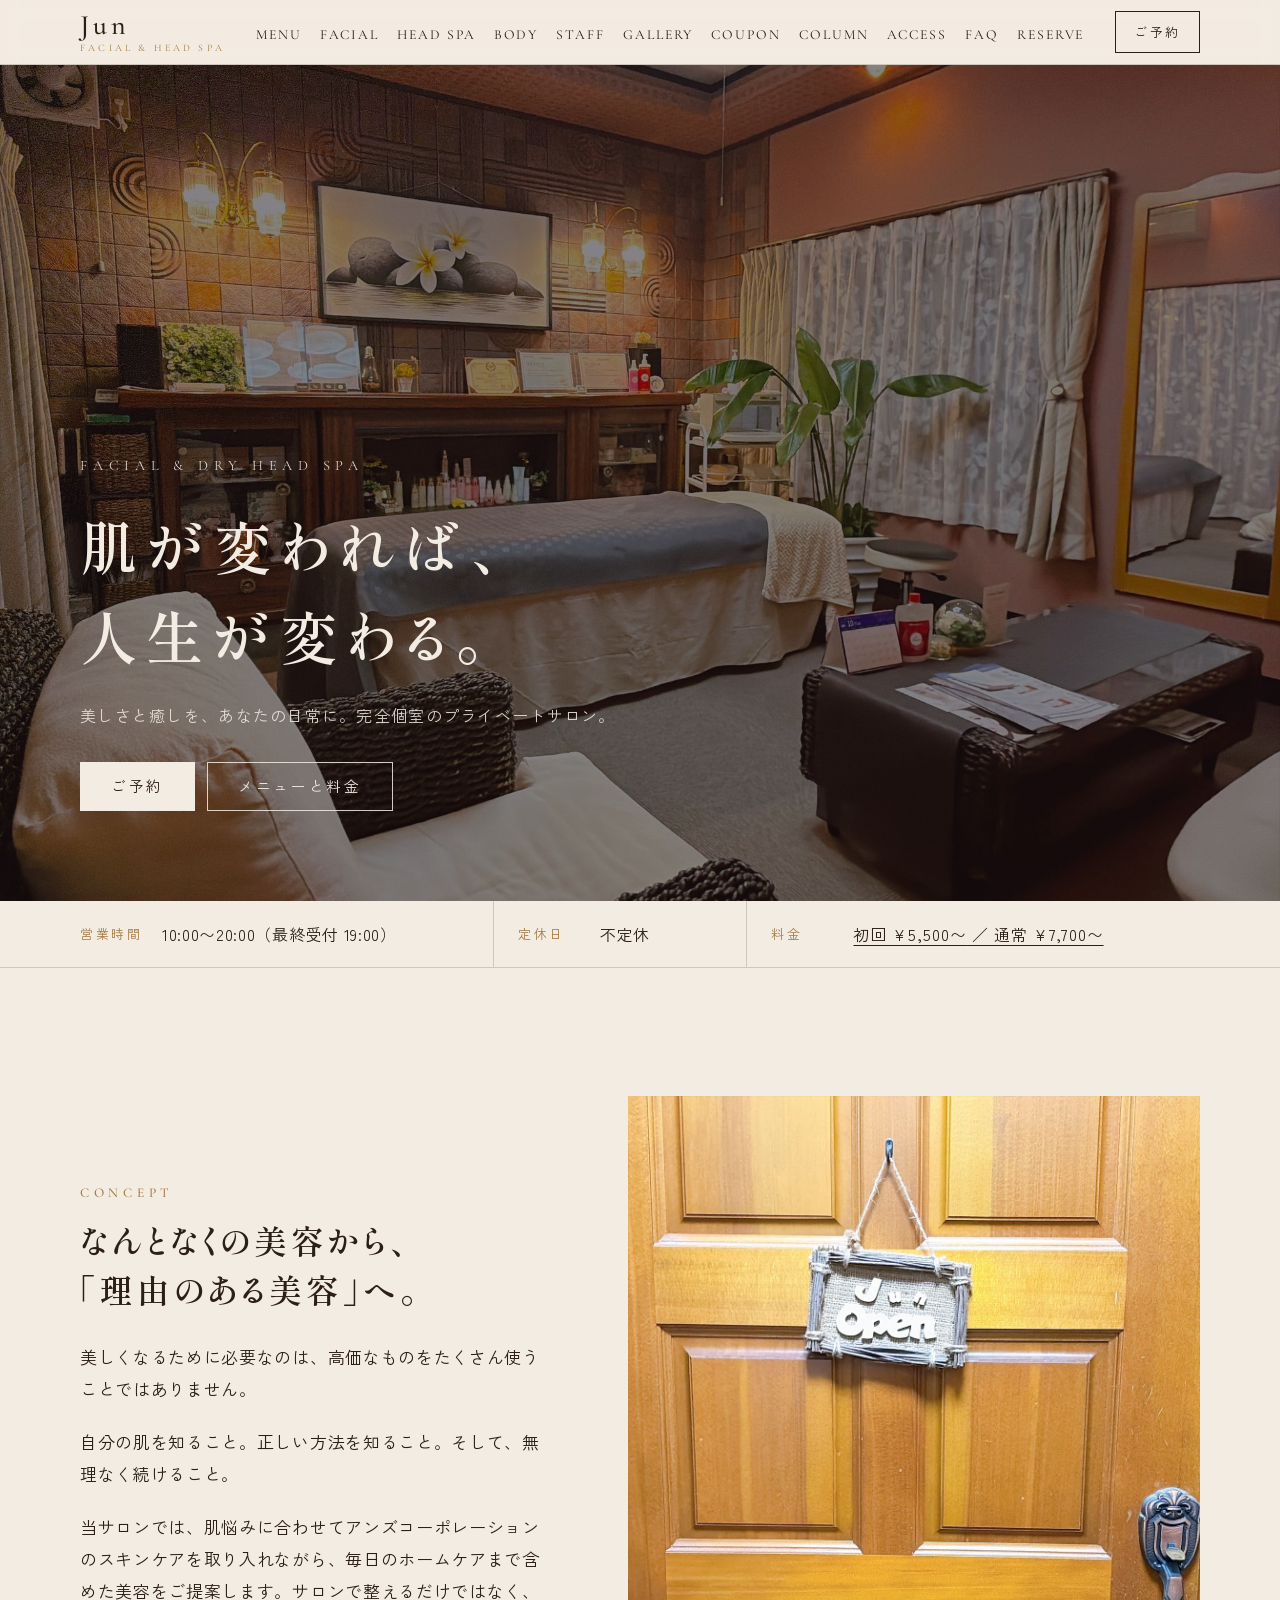
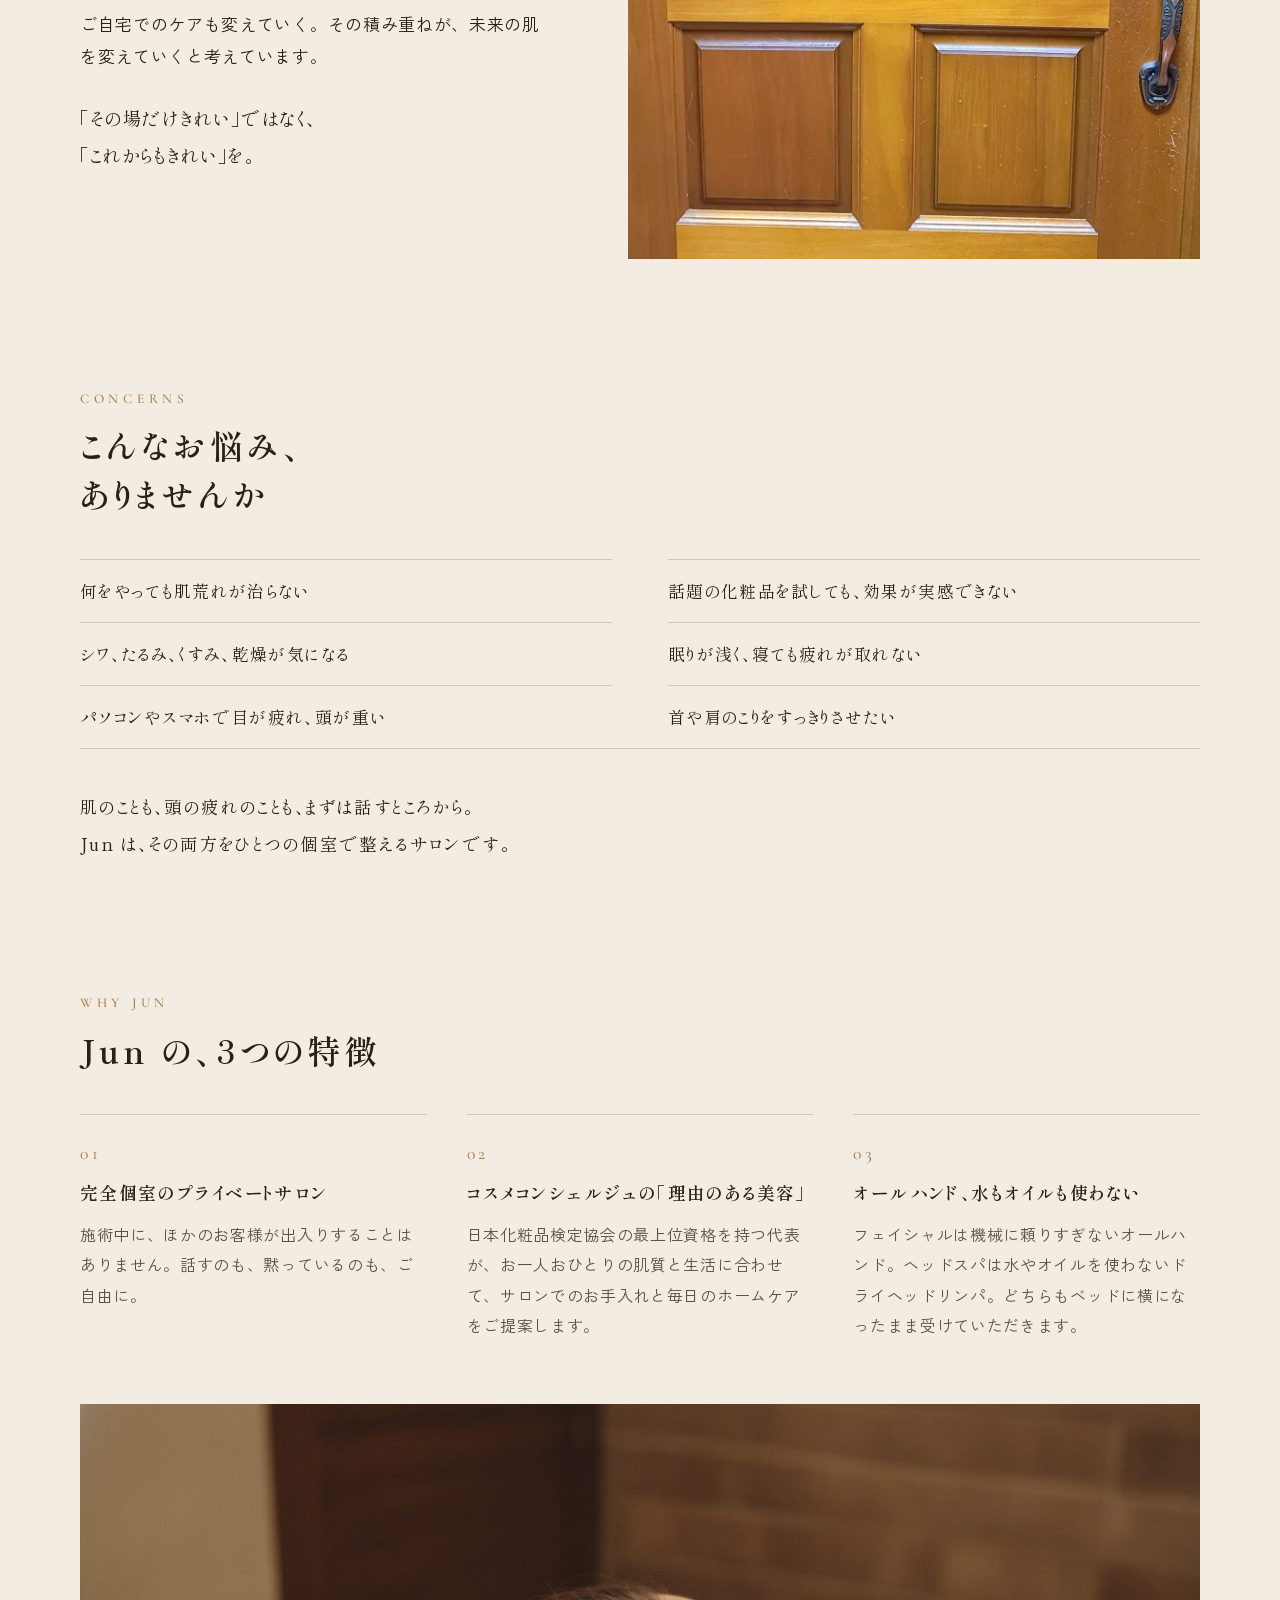
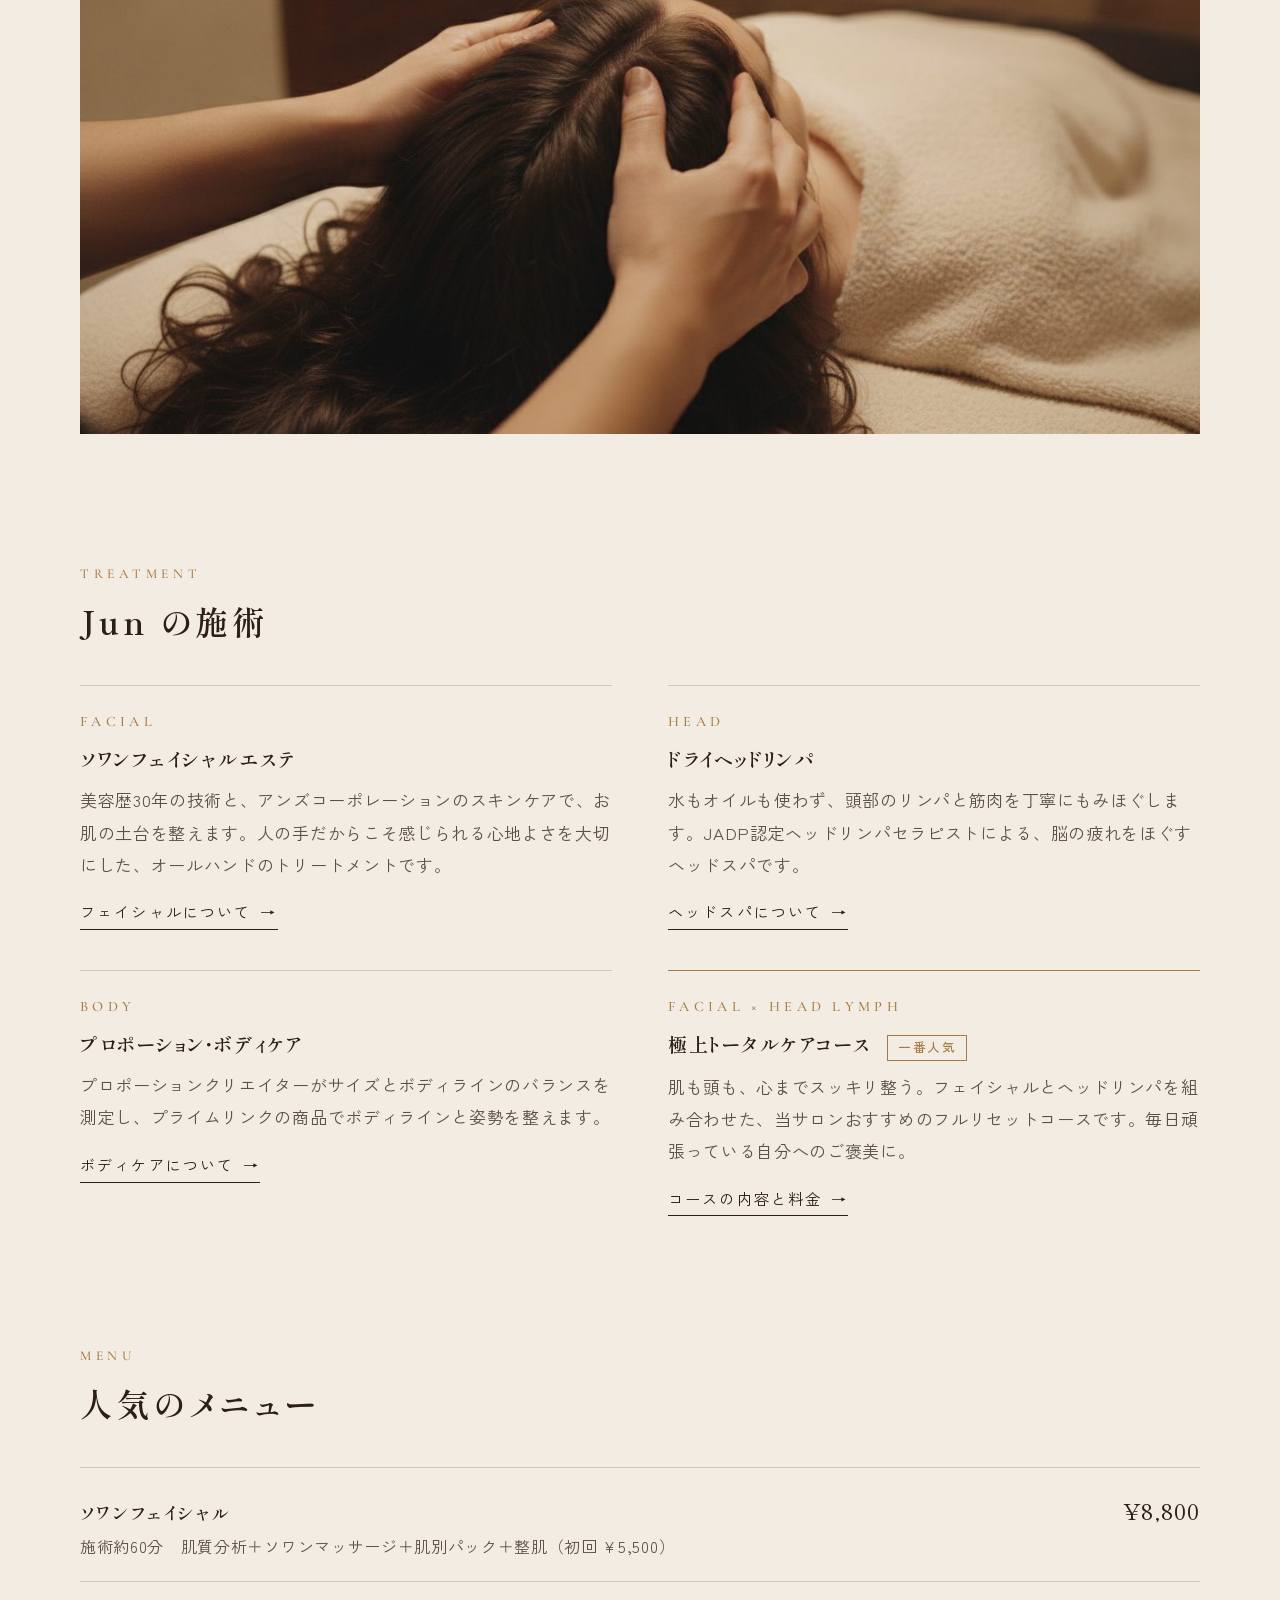
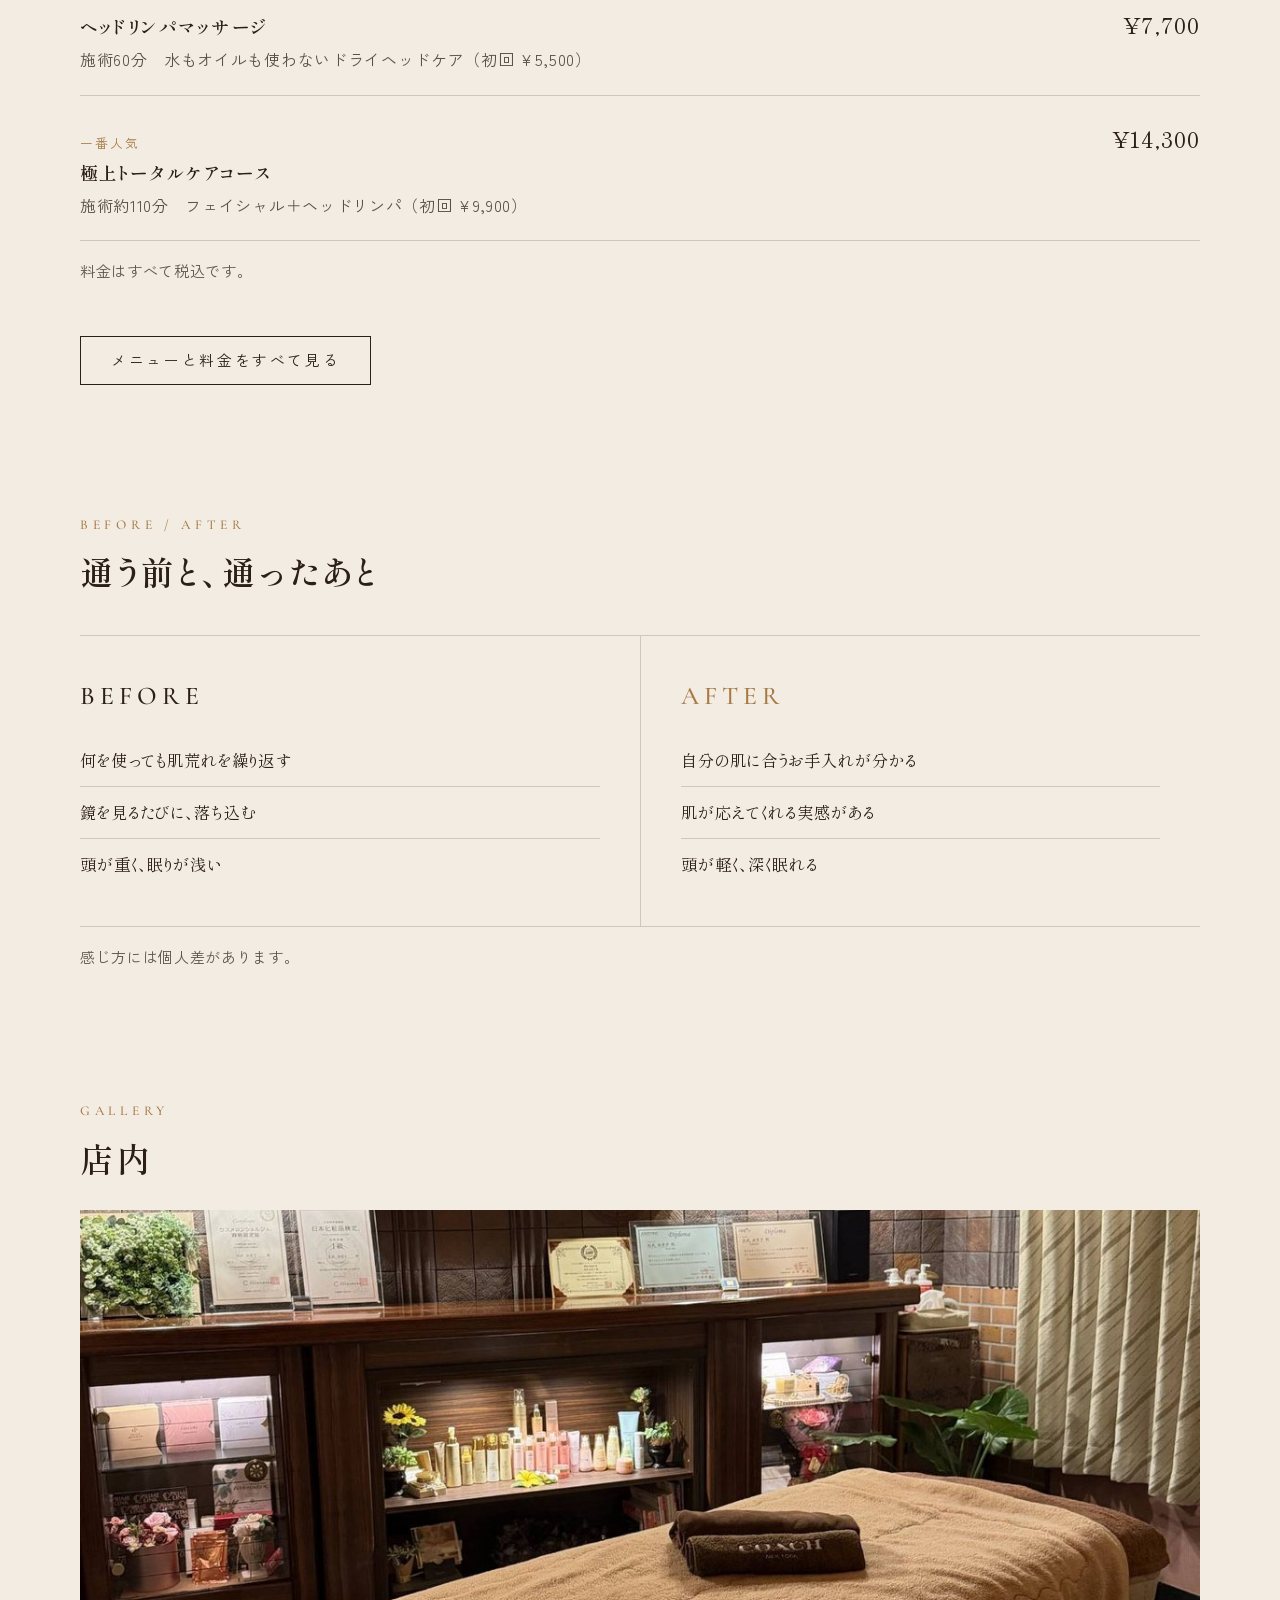
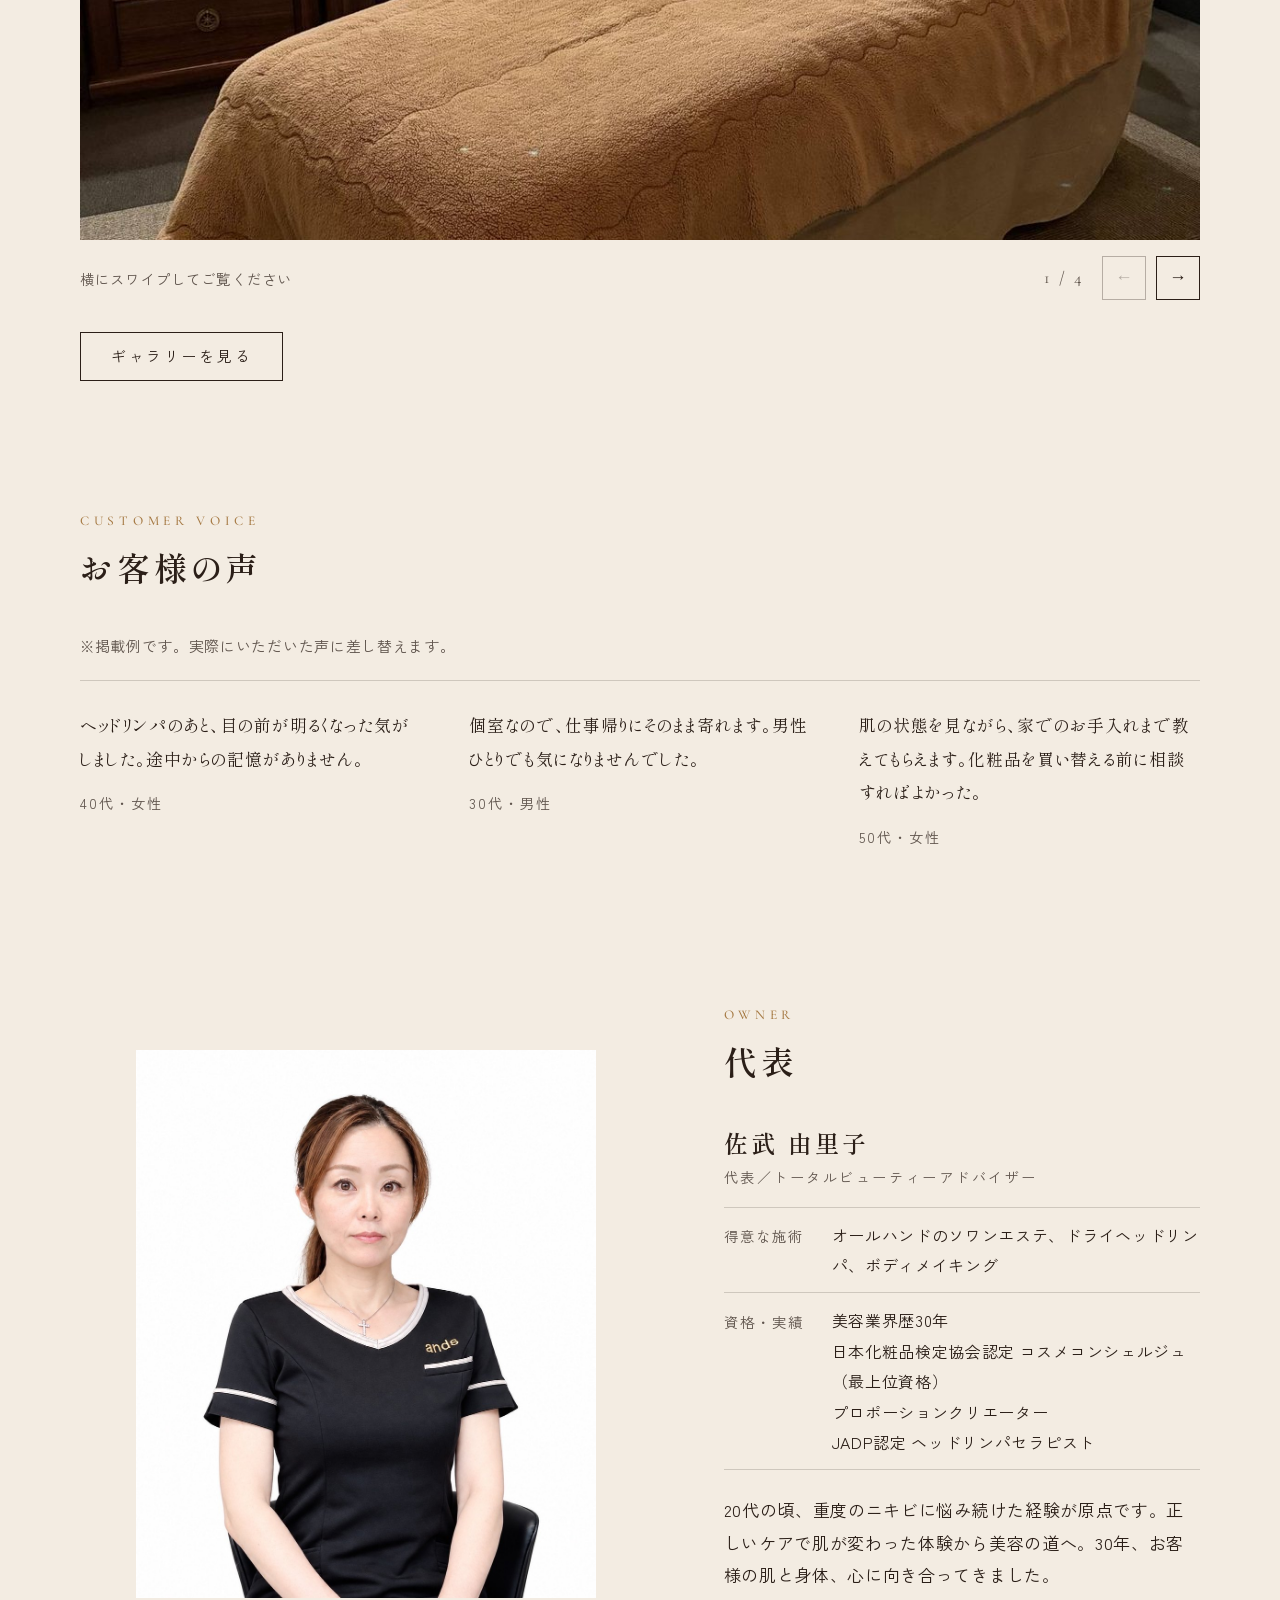
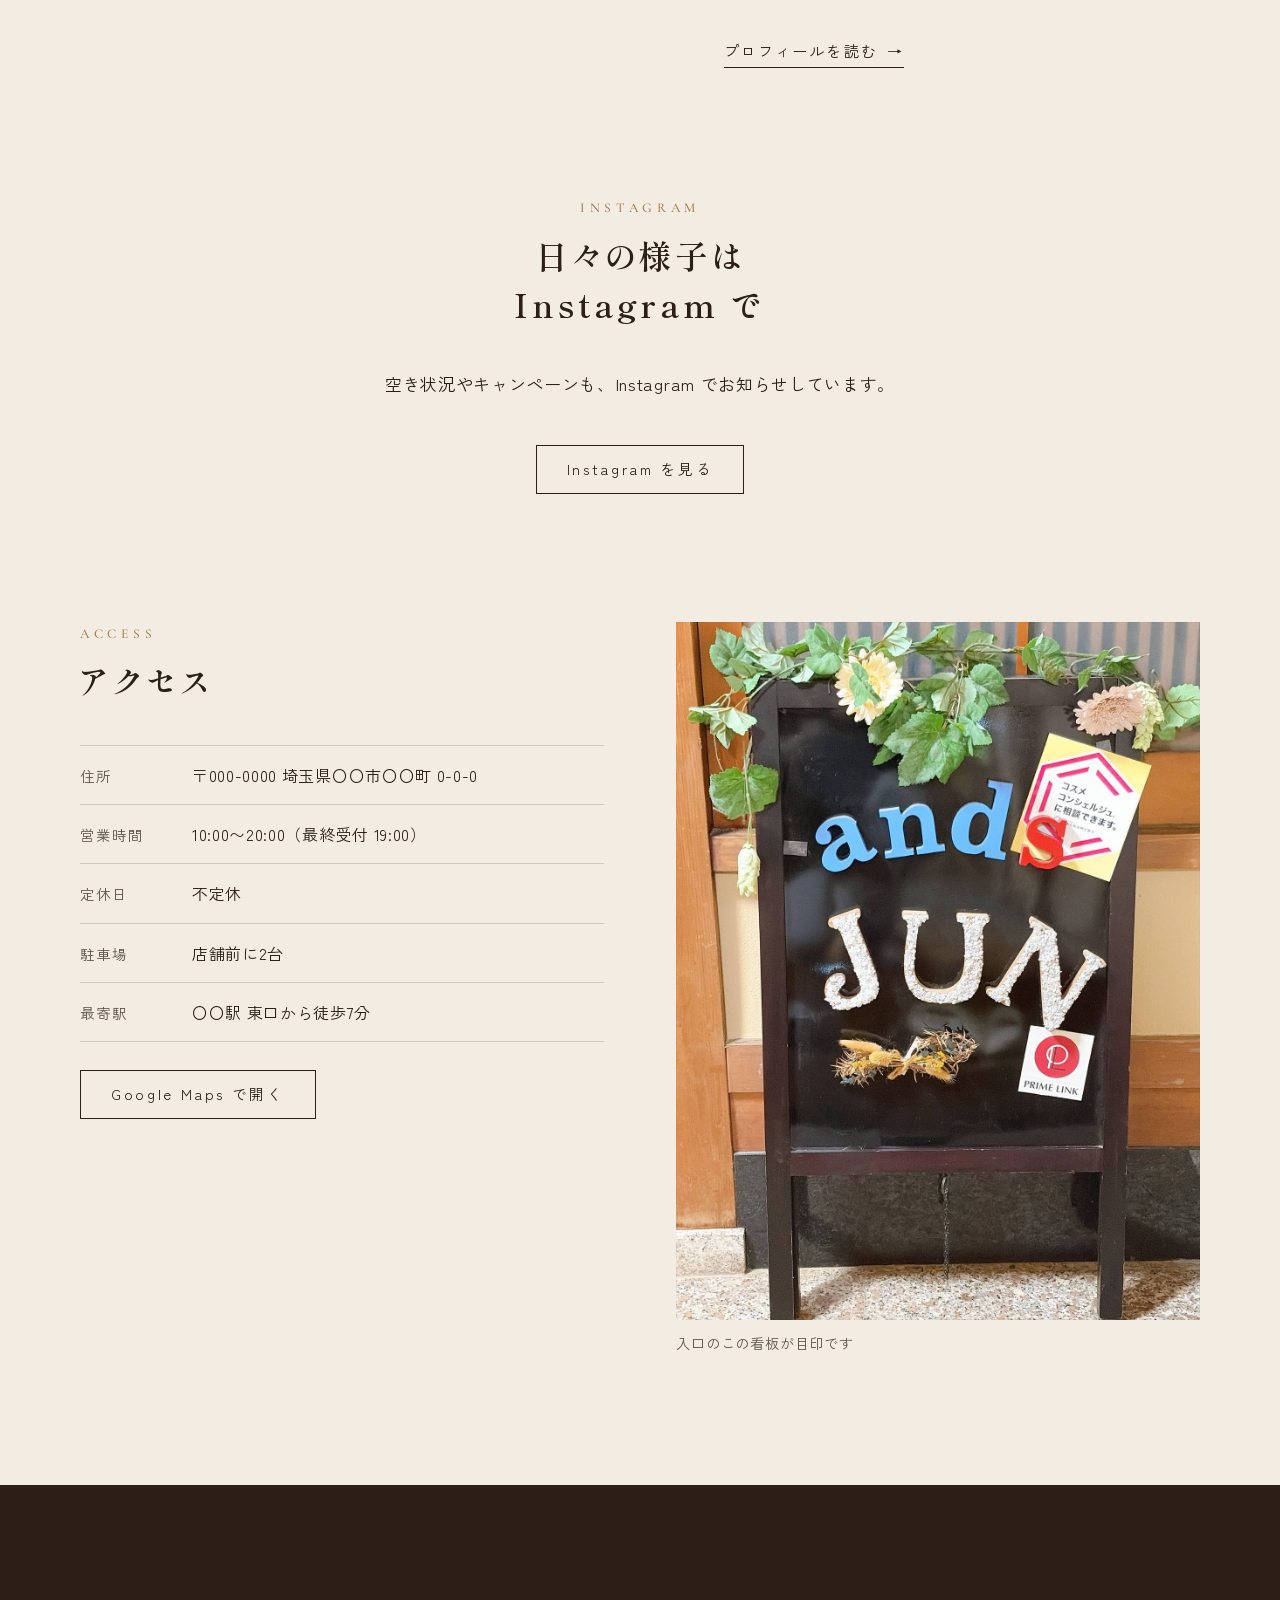
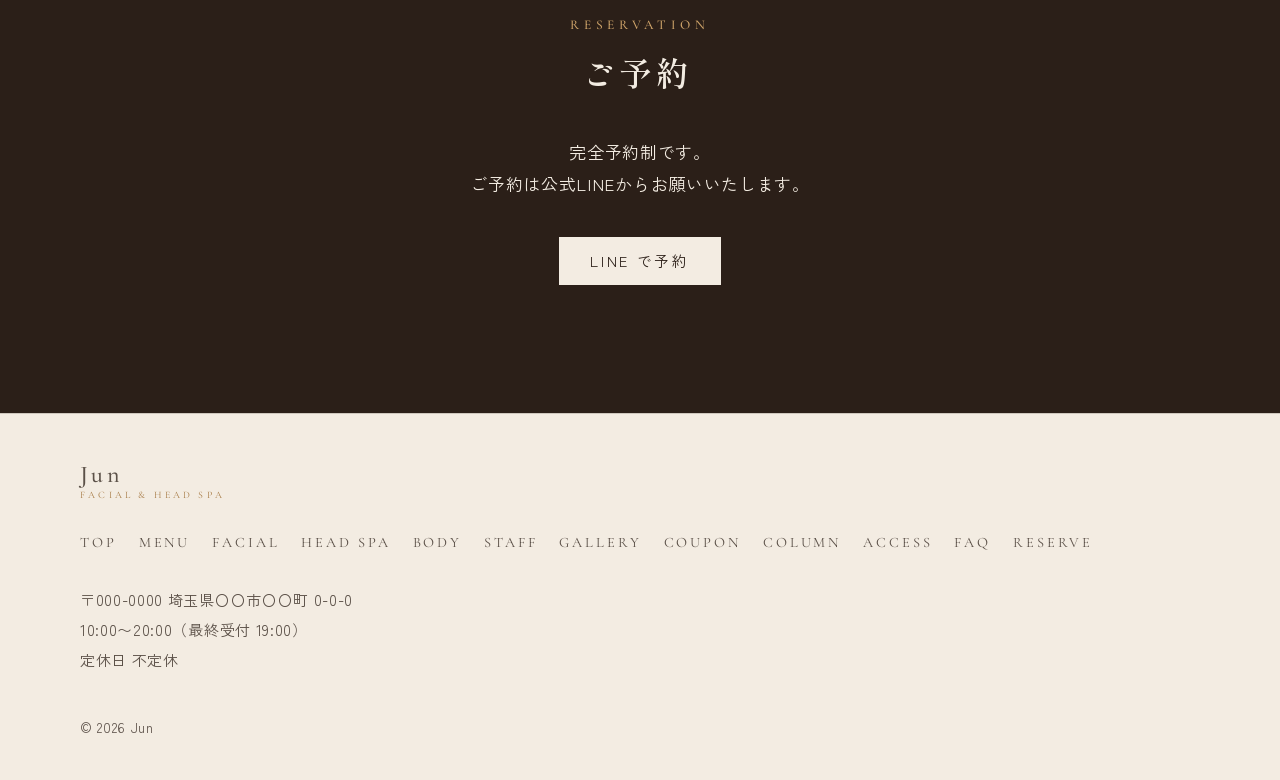
==== commit b50c675c: "Drop the image disclaimers: footer AI note and "image for illustration" captions Co-Authored-By: Cla" ====
--- a/index.html
+++ b/index.html
@@ -139,7 +139,6 @@
     </div>
     <figure class="feat__fig reveal">
       <img src="images/headspa-hands.jpg" width="1344" height="768" alt="ベッドに横になったお客様の頭部をほぐすセラピストの手元" loading="lazy">
-      <figcaption>※画像はイメージです</figcaption>
     </figure>
   </div>
 </section>
@@ -353,7 +352,7 @@
 <li><a href="reserve.html">Reserve</a></li>
     </ul>
     <p class="foot__info">〒000-0000 埼玉県〇〇市〇〇町 0-0-0<br>10:00〜20:00（最終受付 19:00）<br>定休日 不定休</p>
-    <small>施術中の手元と、美容液と小物の写真は、AIで作成したイメージです。<br>&copy; 2026 Jun</small>
+    <small>&copy; 2026 Jun</small>
   </div>
 </footer>
 
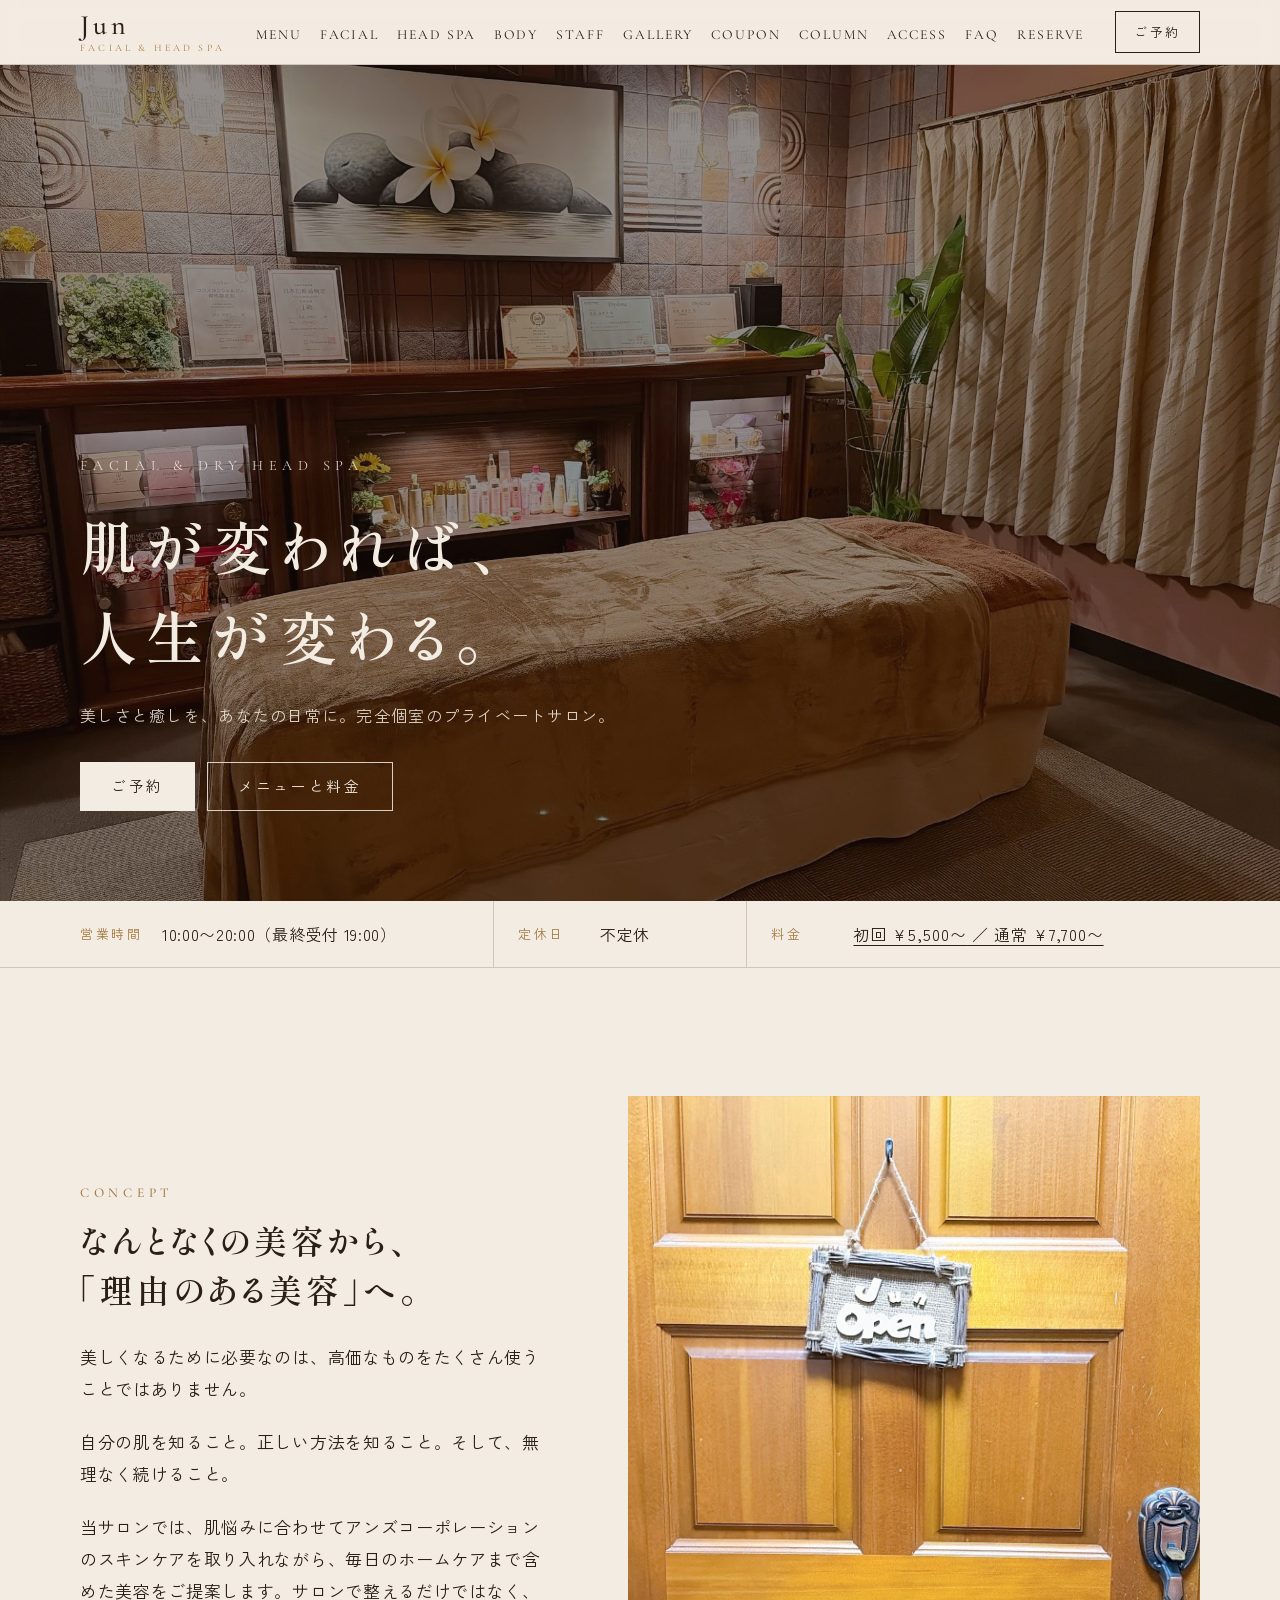
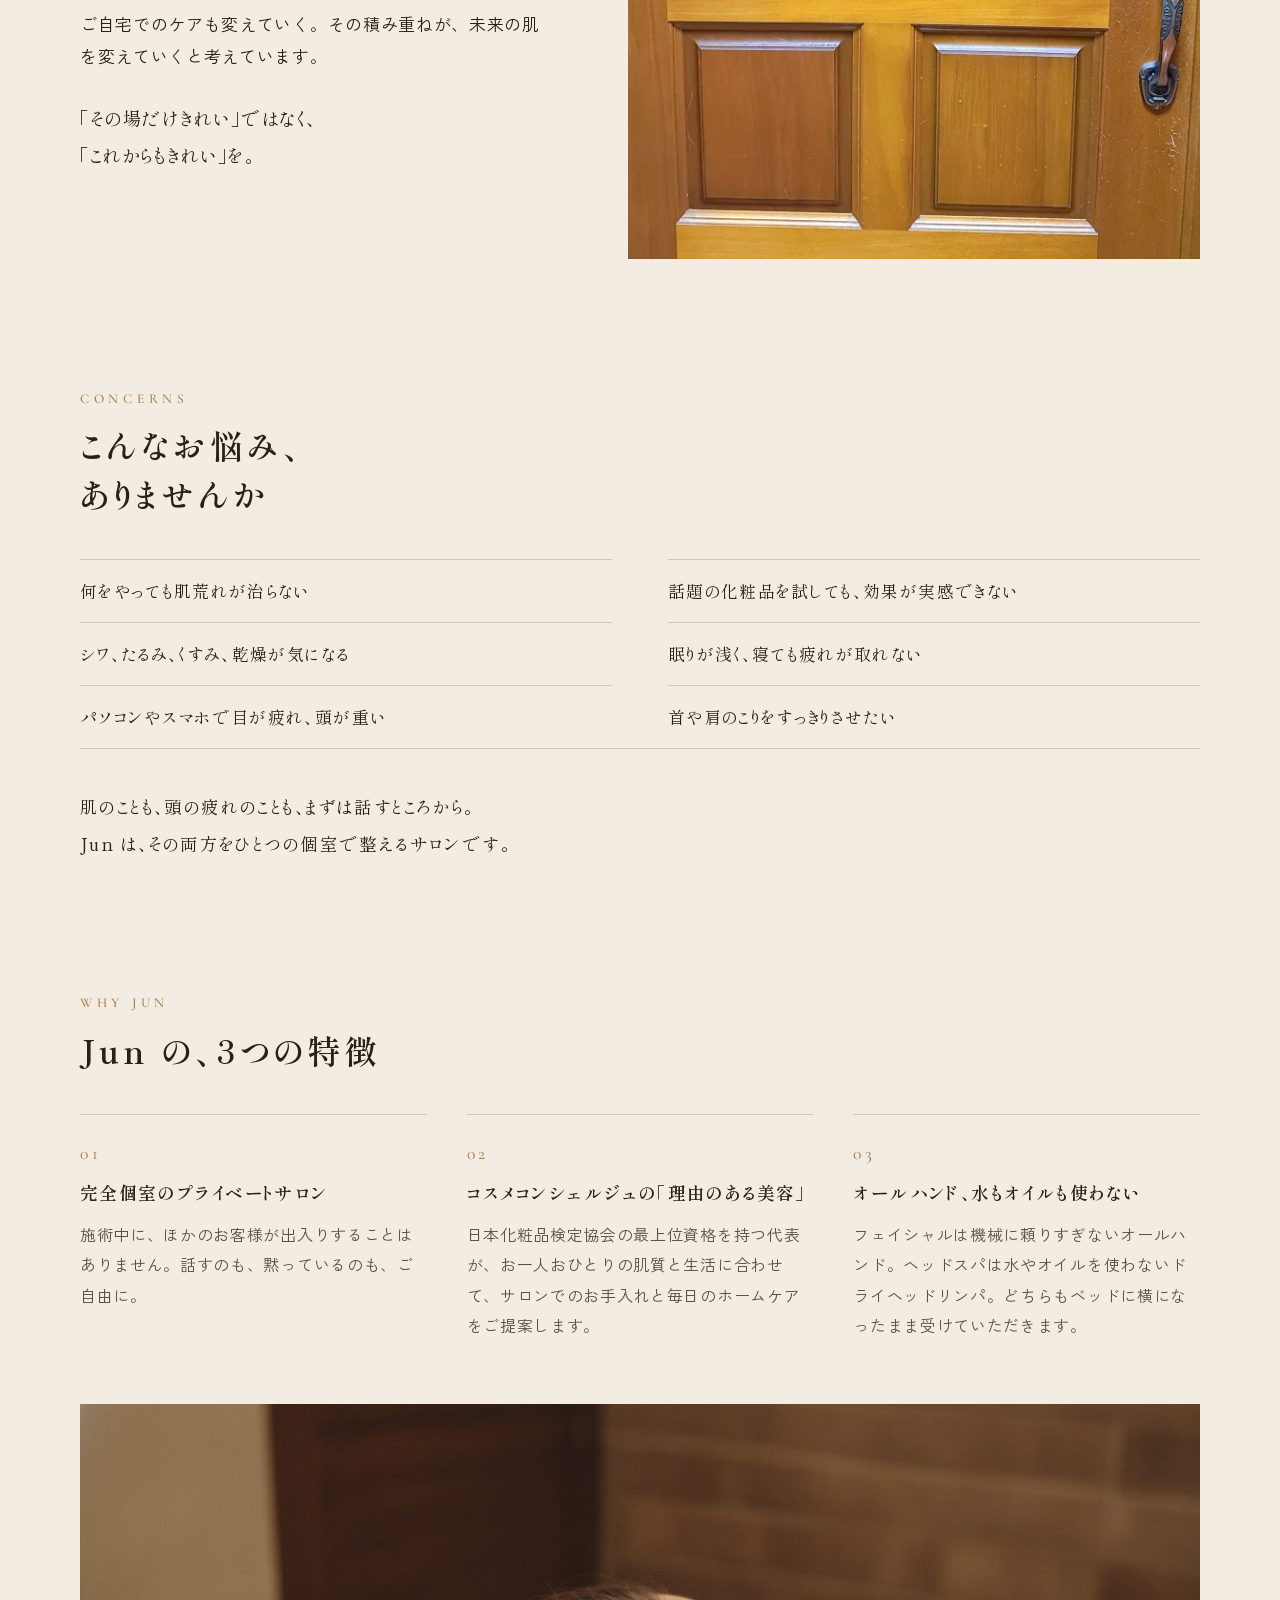
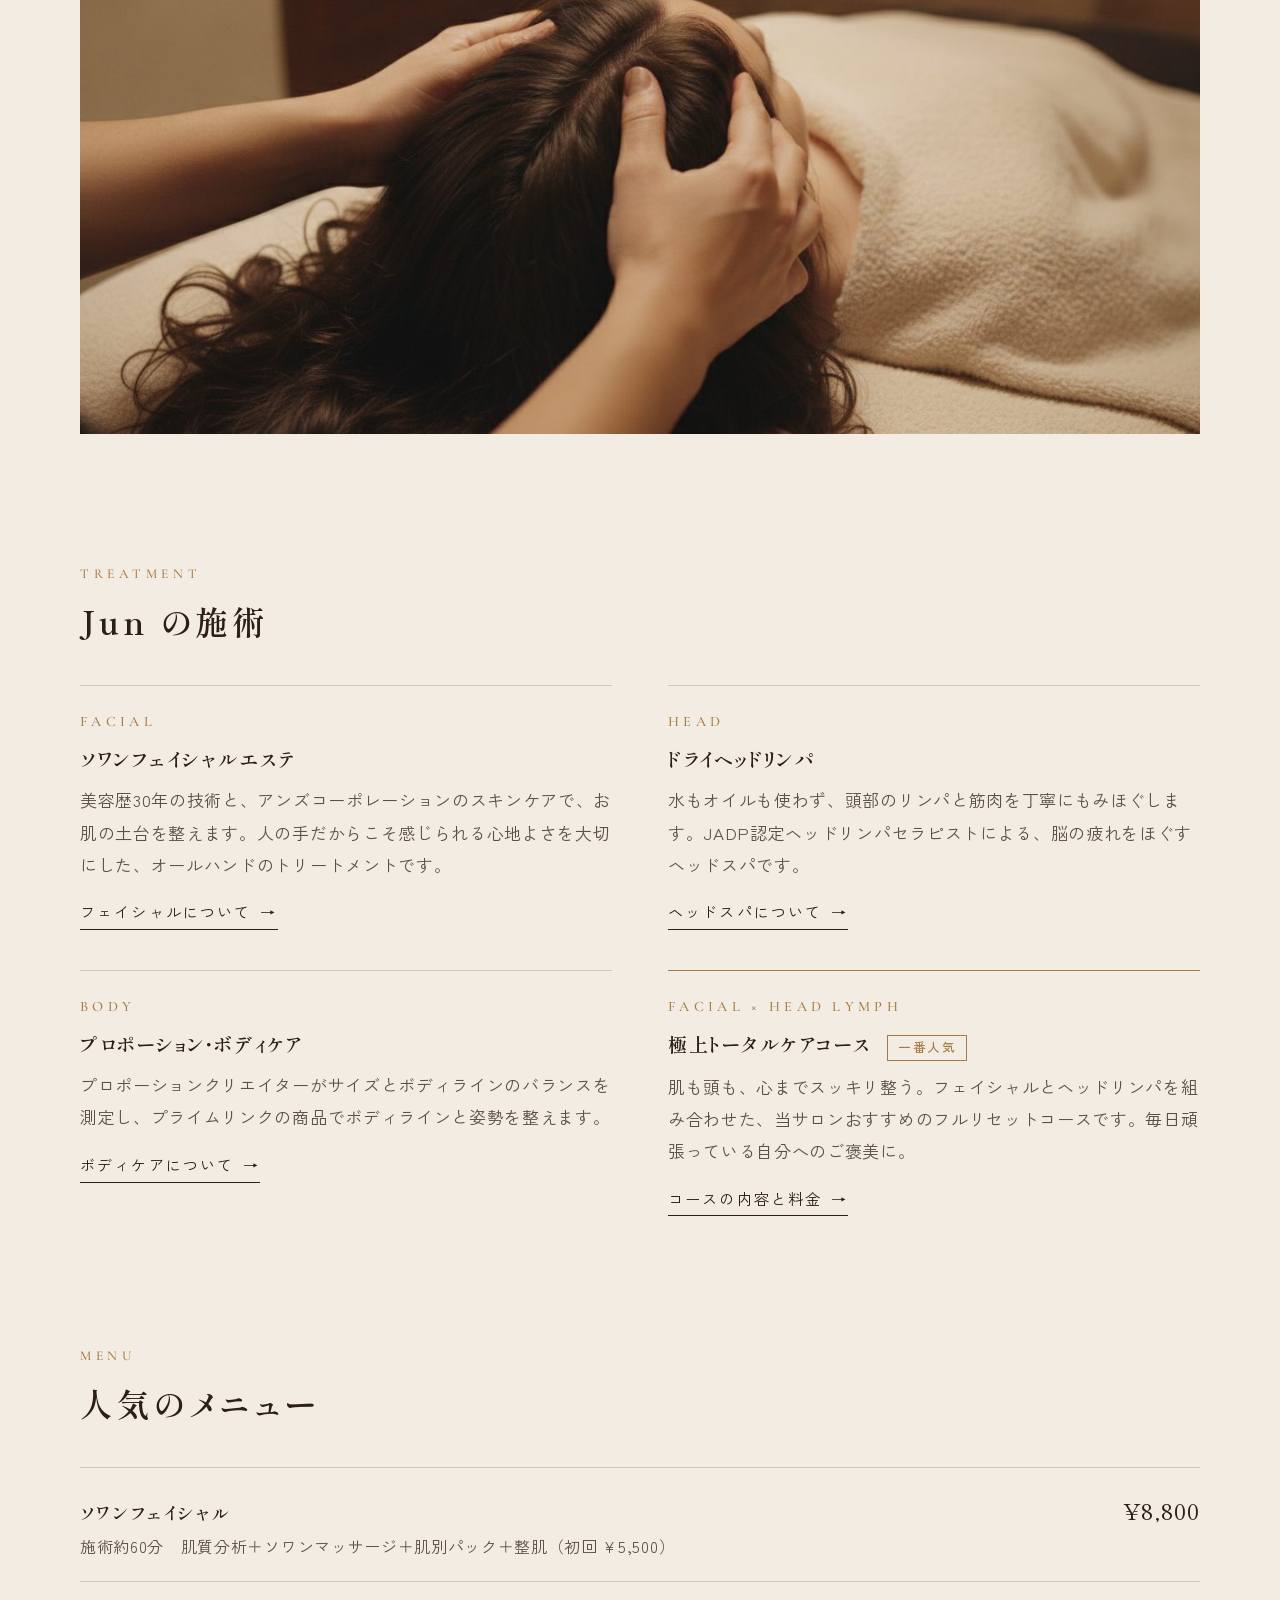
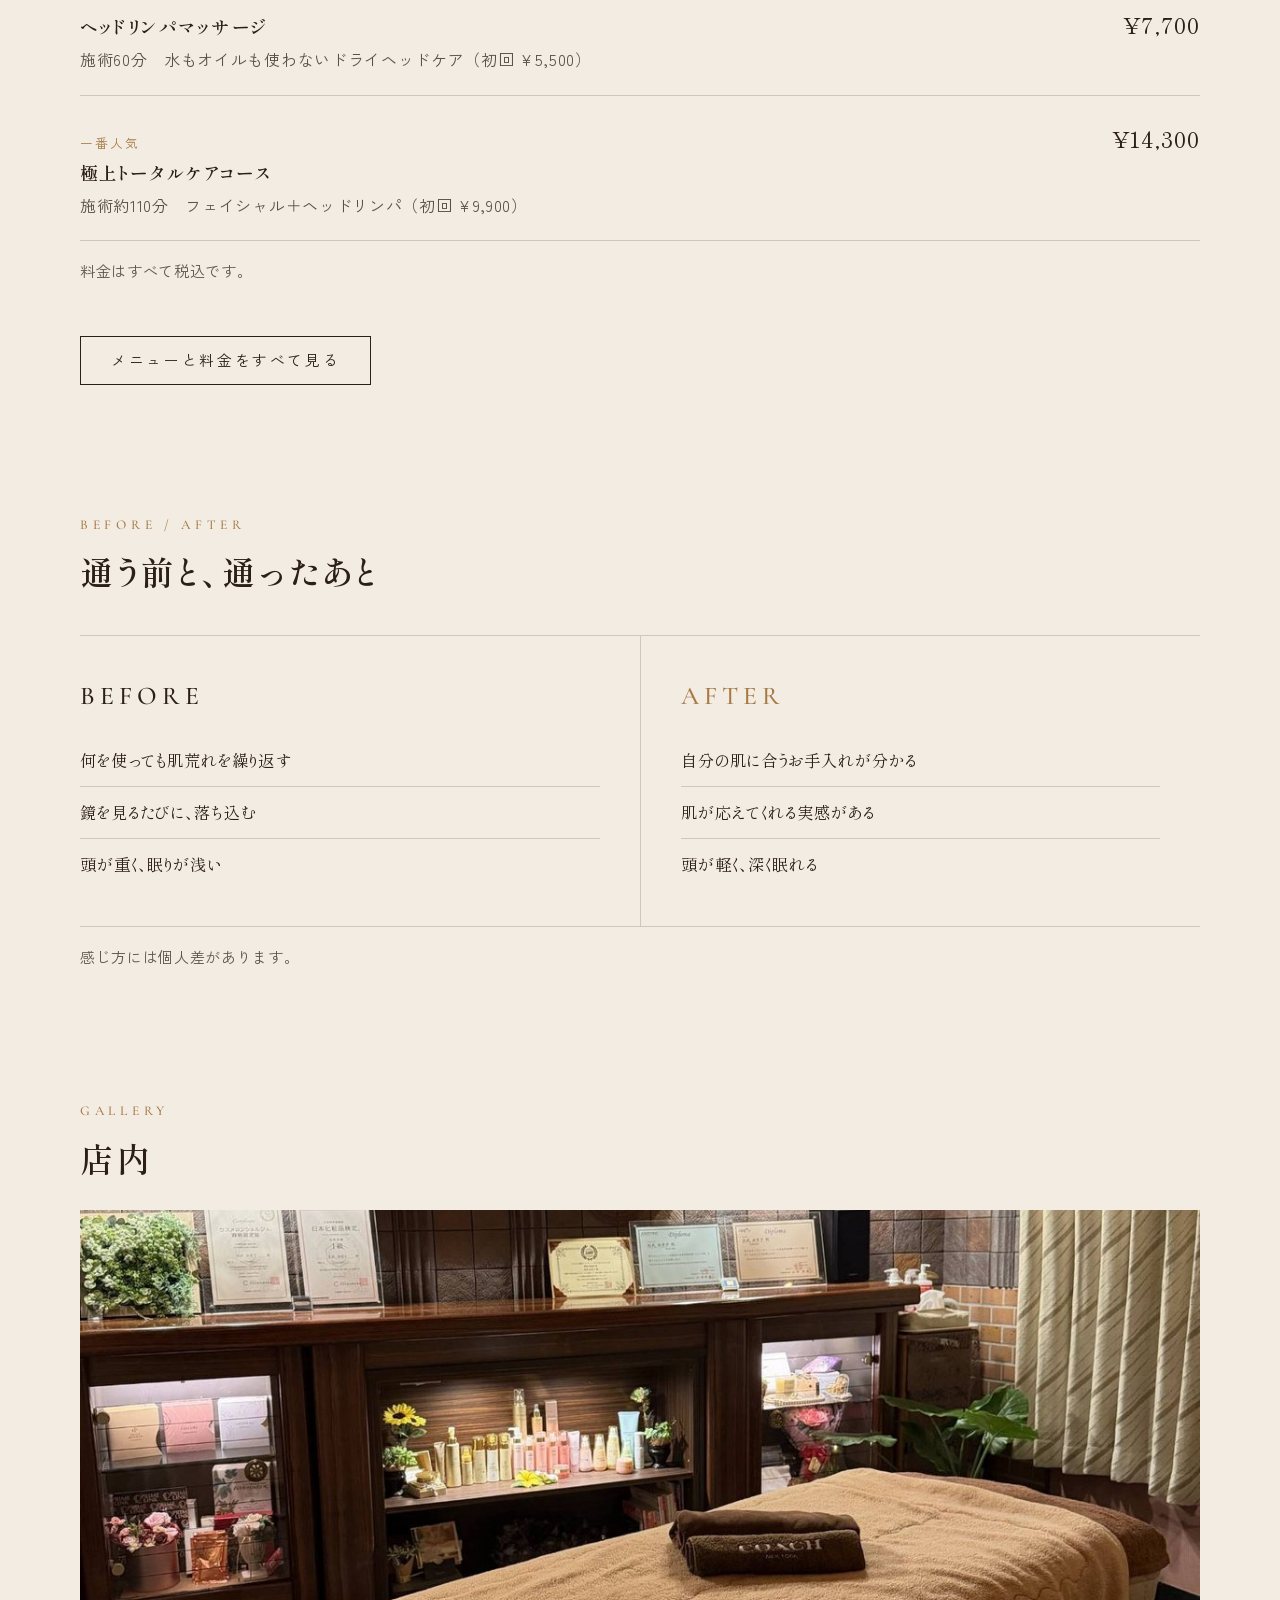
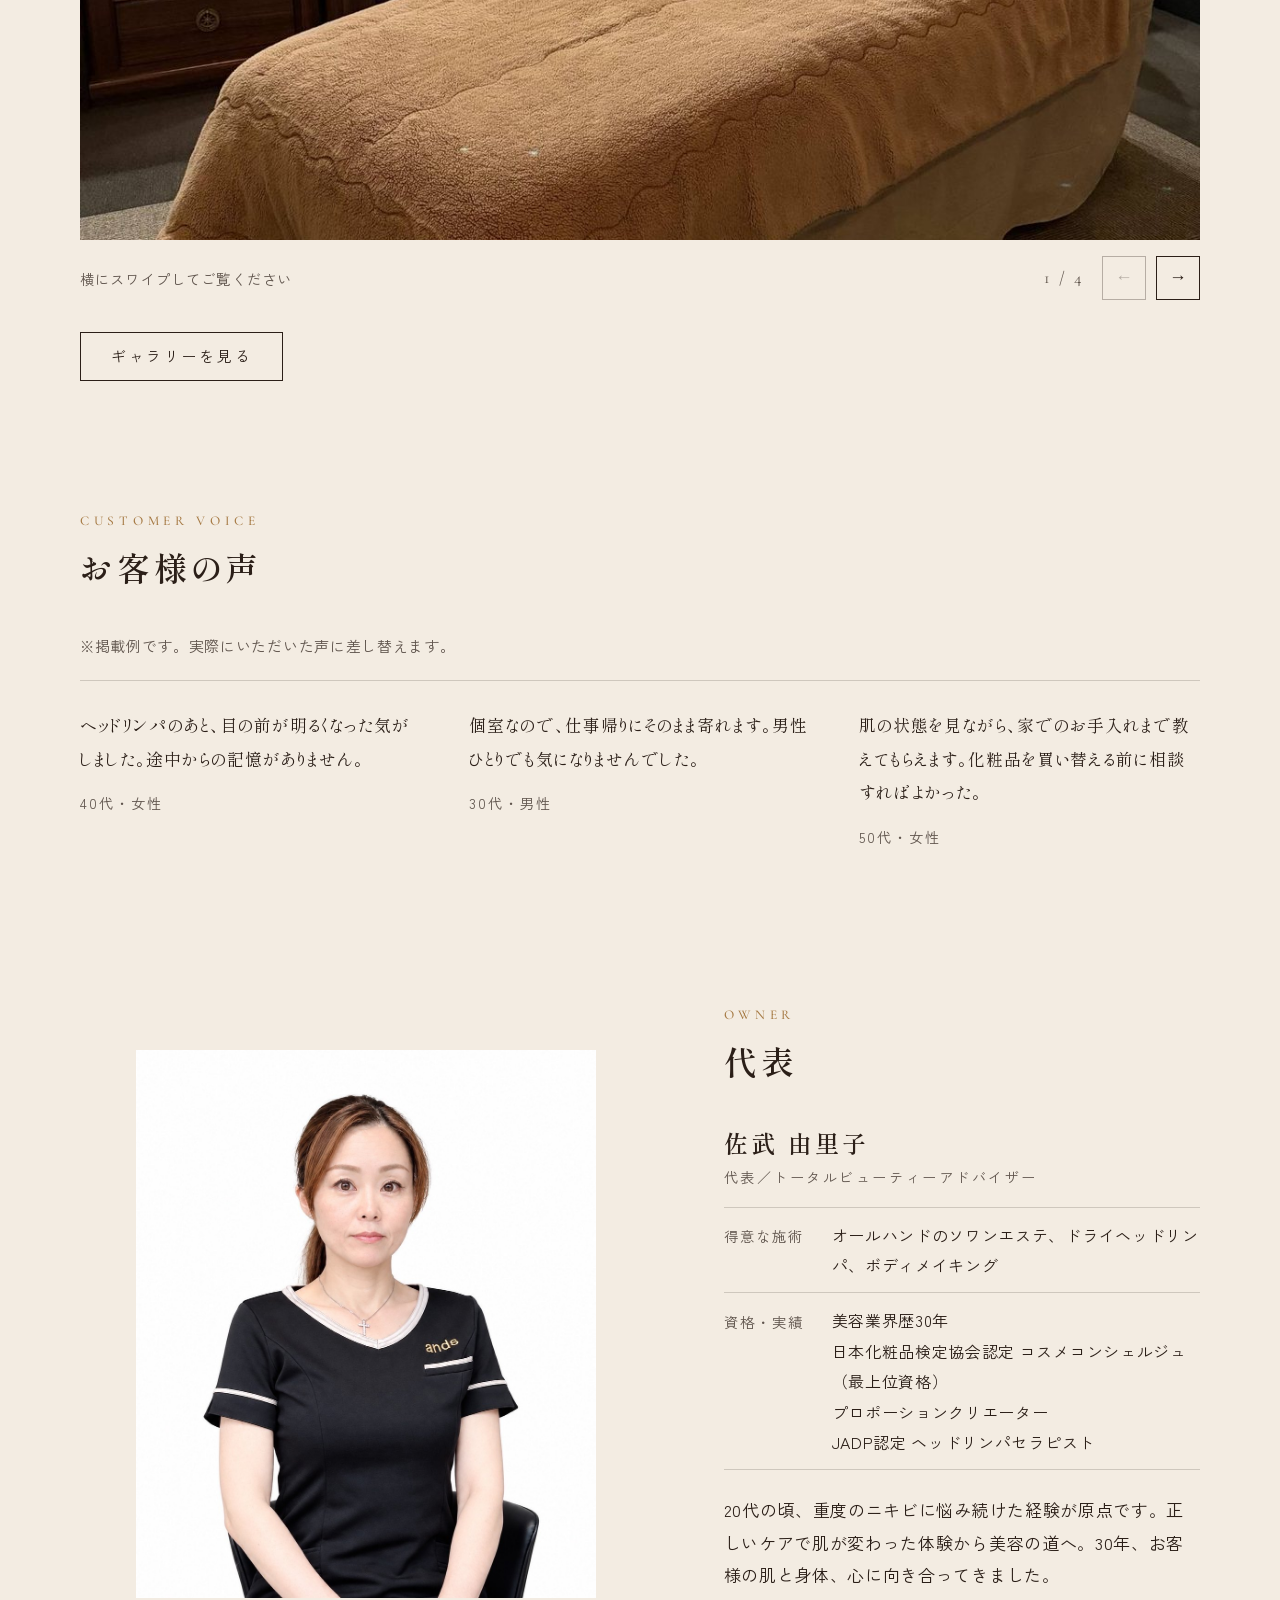
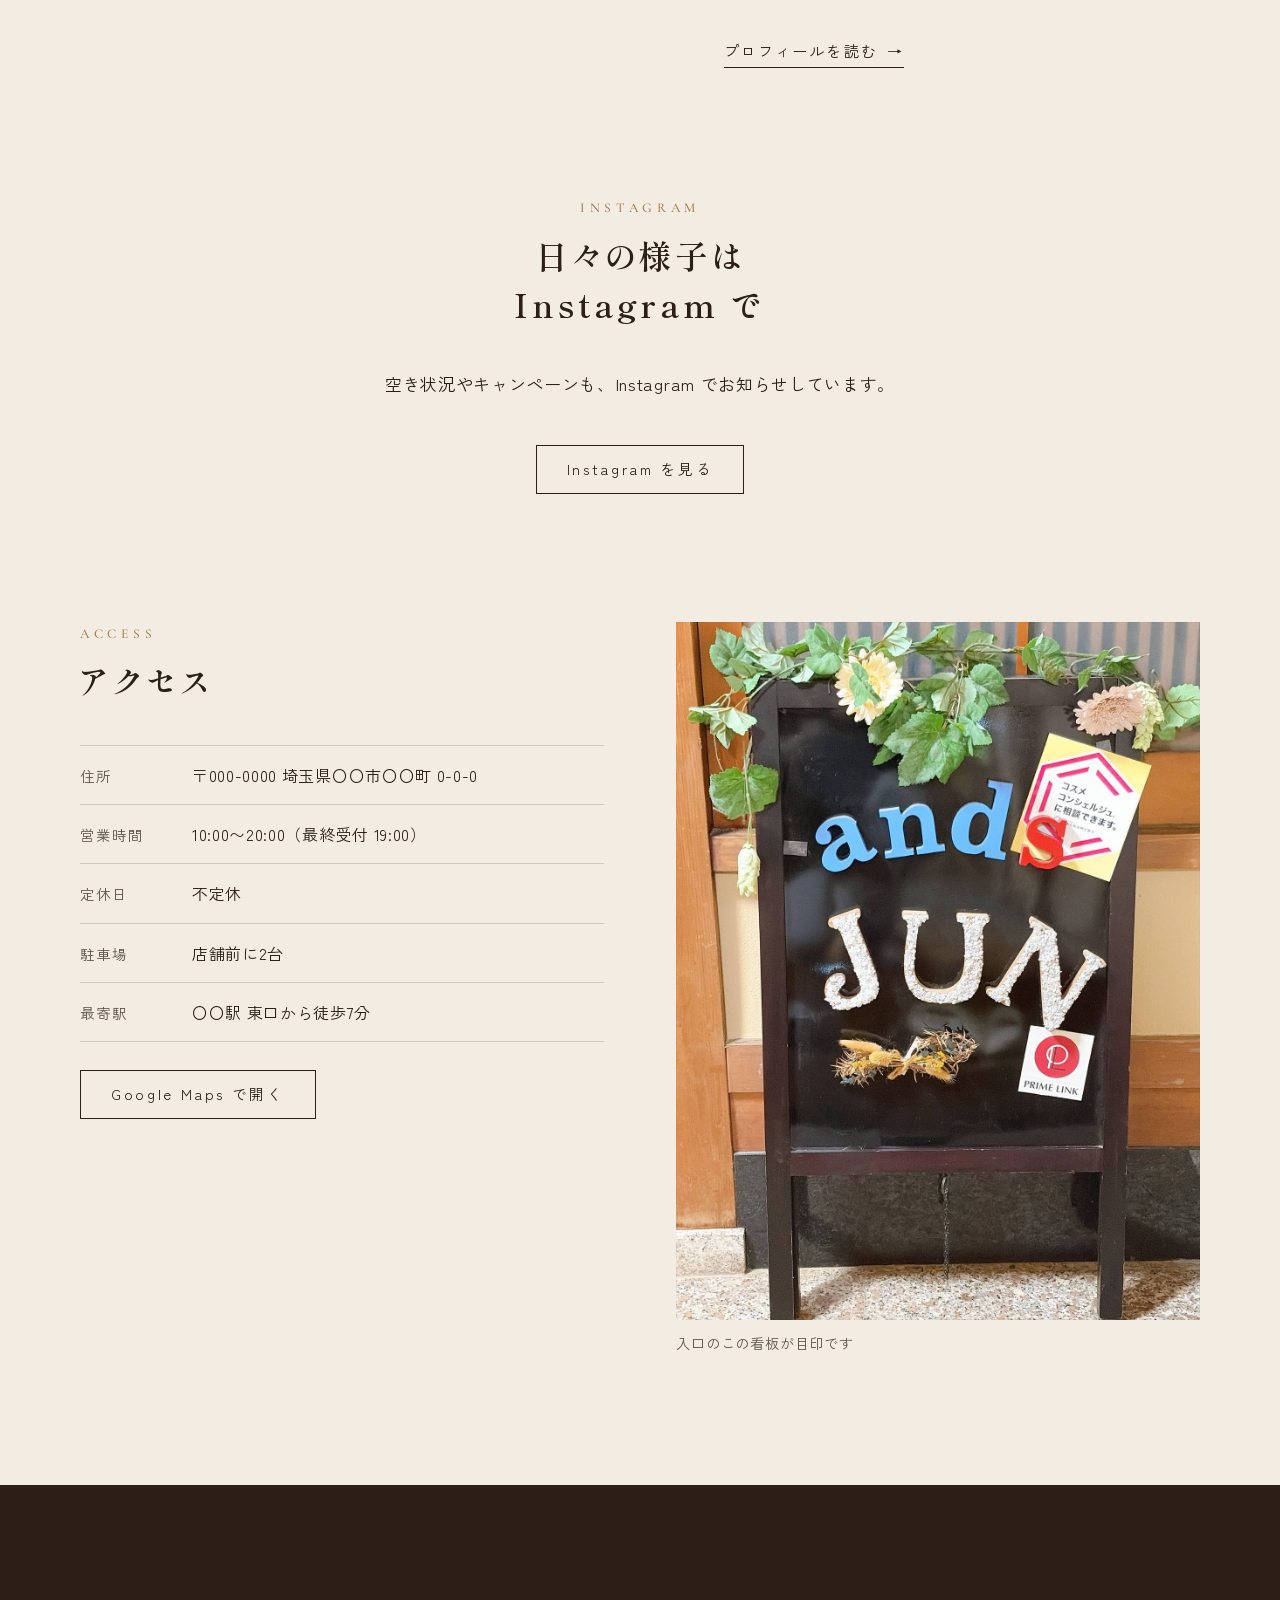
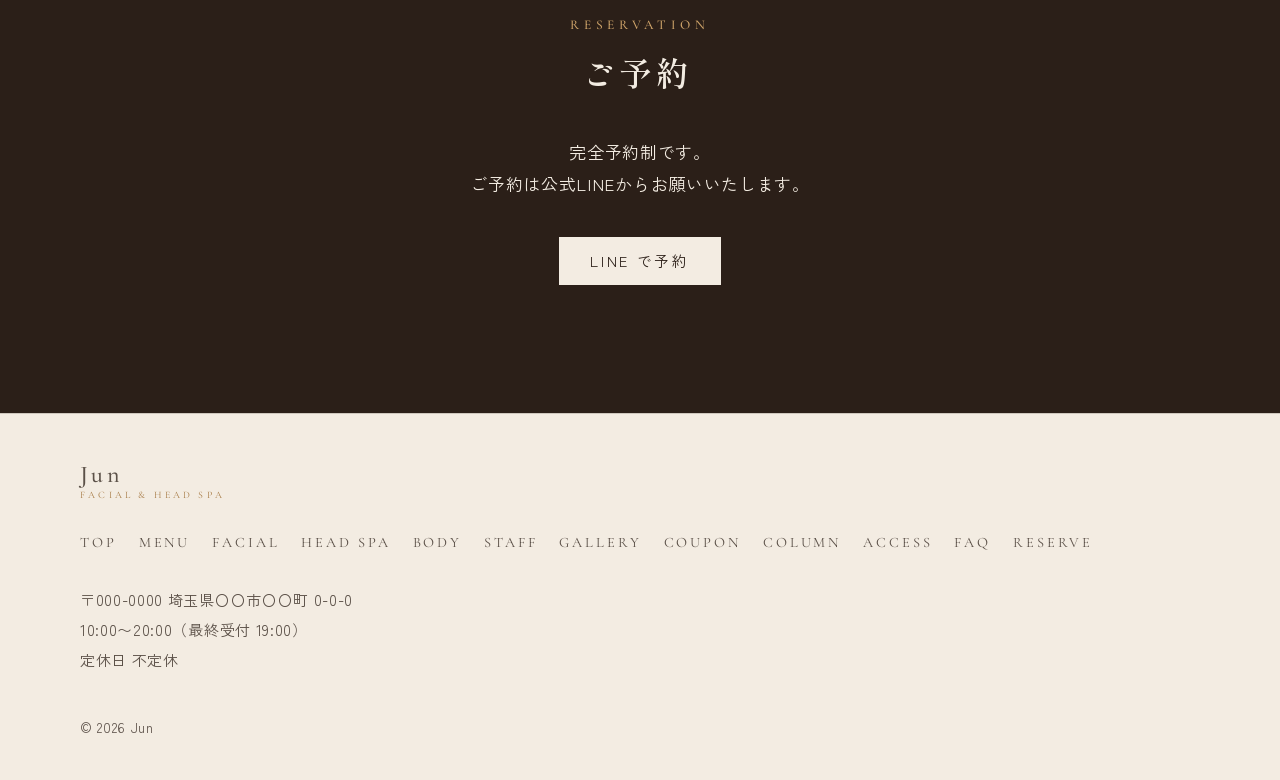
==== commit 9efaf4bb: "Top page hero: owner's photo of the treatment room Co-Authored-By: Claude Opus 5.5 <noreply@anthropi" ====
--- a/index.html
+++ b/index.html
@@ -63,7 +63,7 @@
 
 <main>
 <section class="hero">
-  <img class="hero__img" src="images/hero.jpg" width="2000" height="1500" alt="Jun の施術室。ベッドとラタンのソファ、暖色の照明" fetchpriority="high">
+  <img class="hero__img" src="images/hero-room.jpg" width="2000" height="1500" alt="Jun の施術室。プルメリアの絵と資格証が並ぶカウンター、ベッド" fetchpriority="high">
   <div class="hero__overlay"></div>
   <div class="hero__in">
     <p class="hero__kicker">Facial &amp; Dry Head Spa</p>
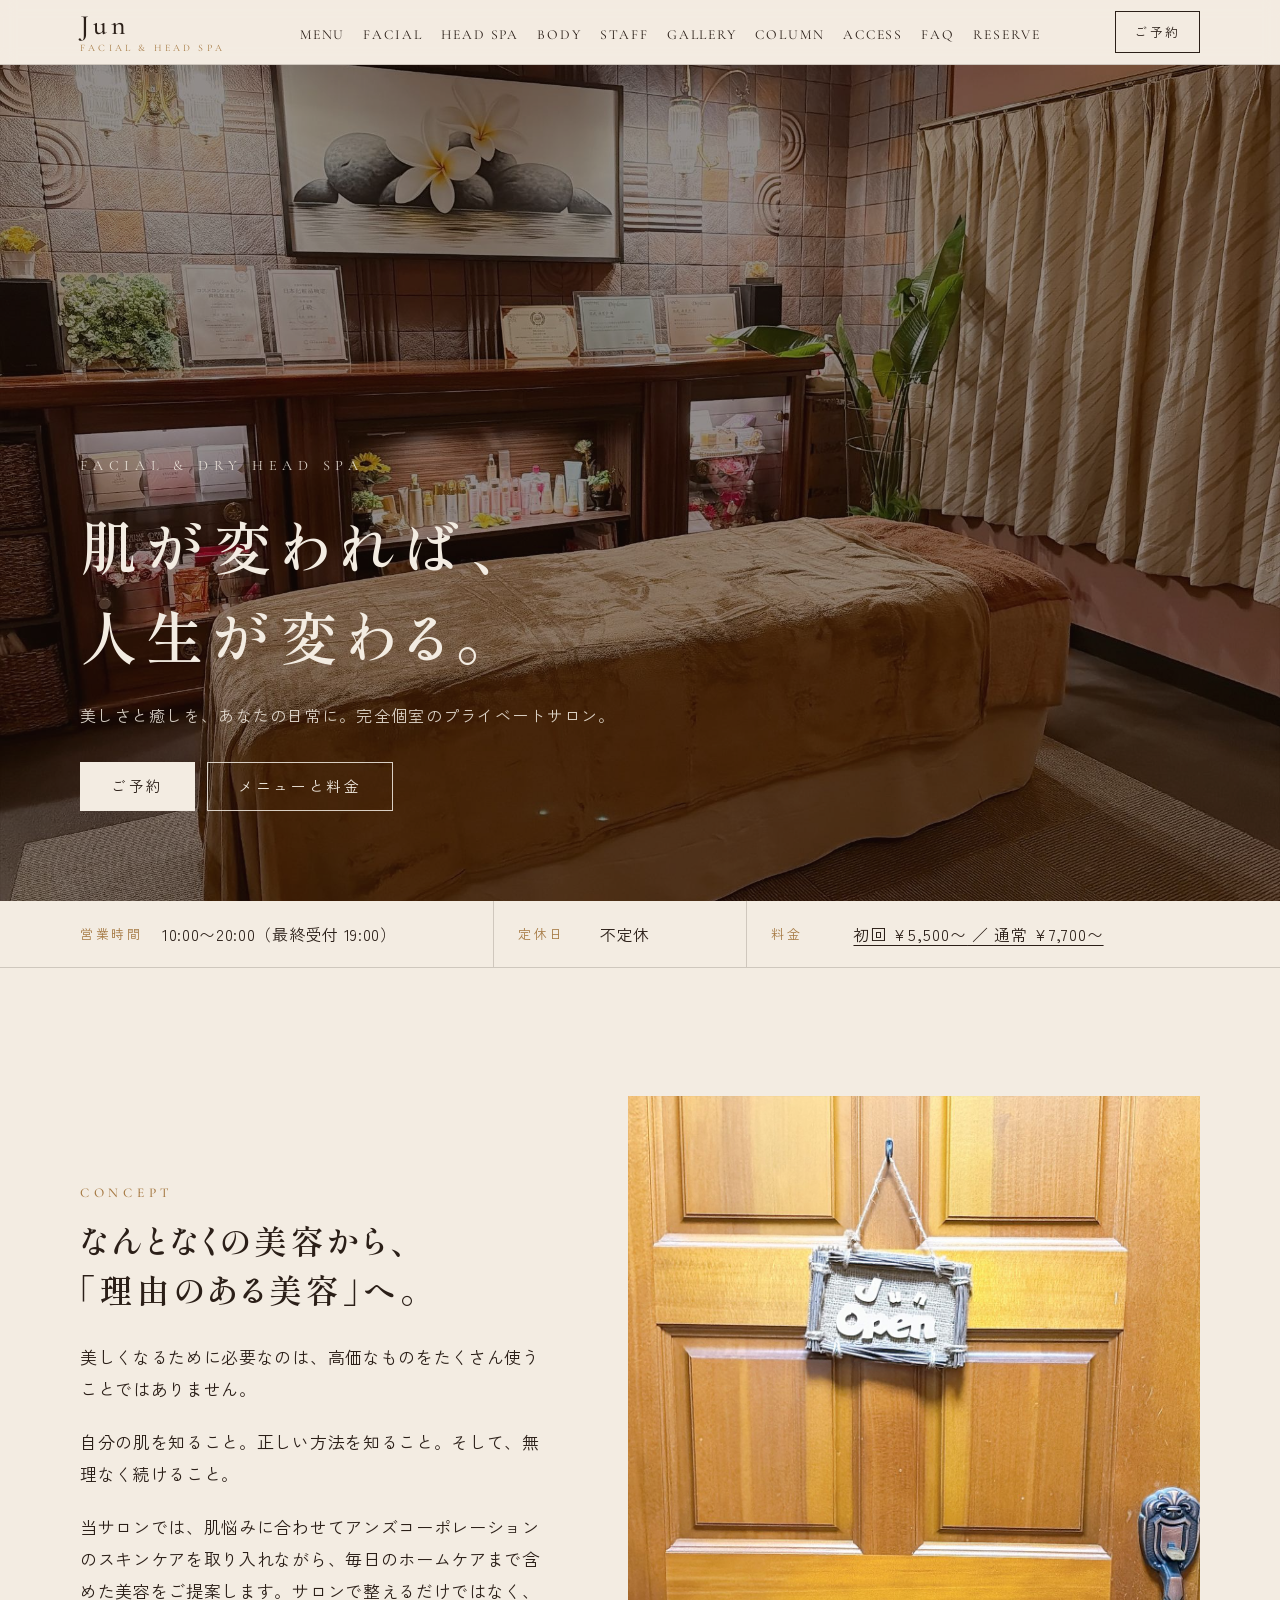
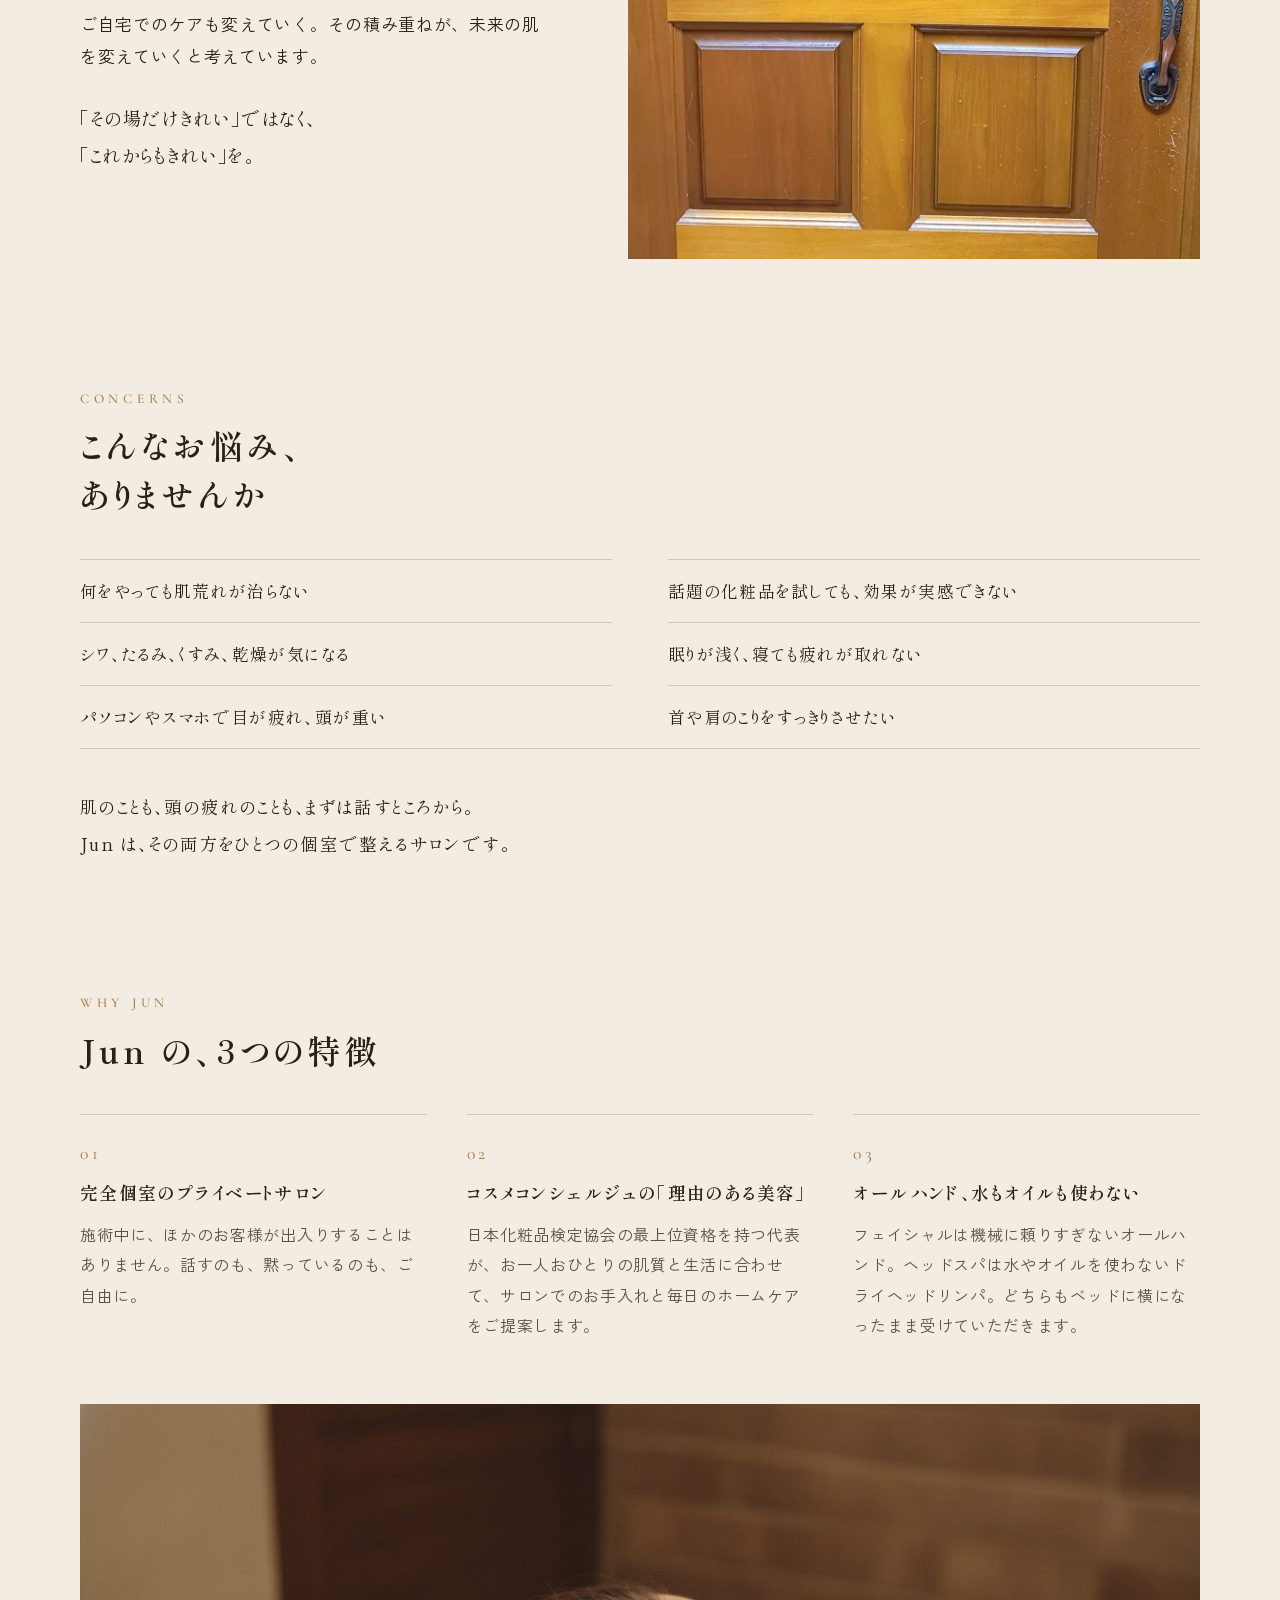
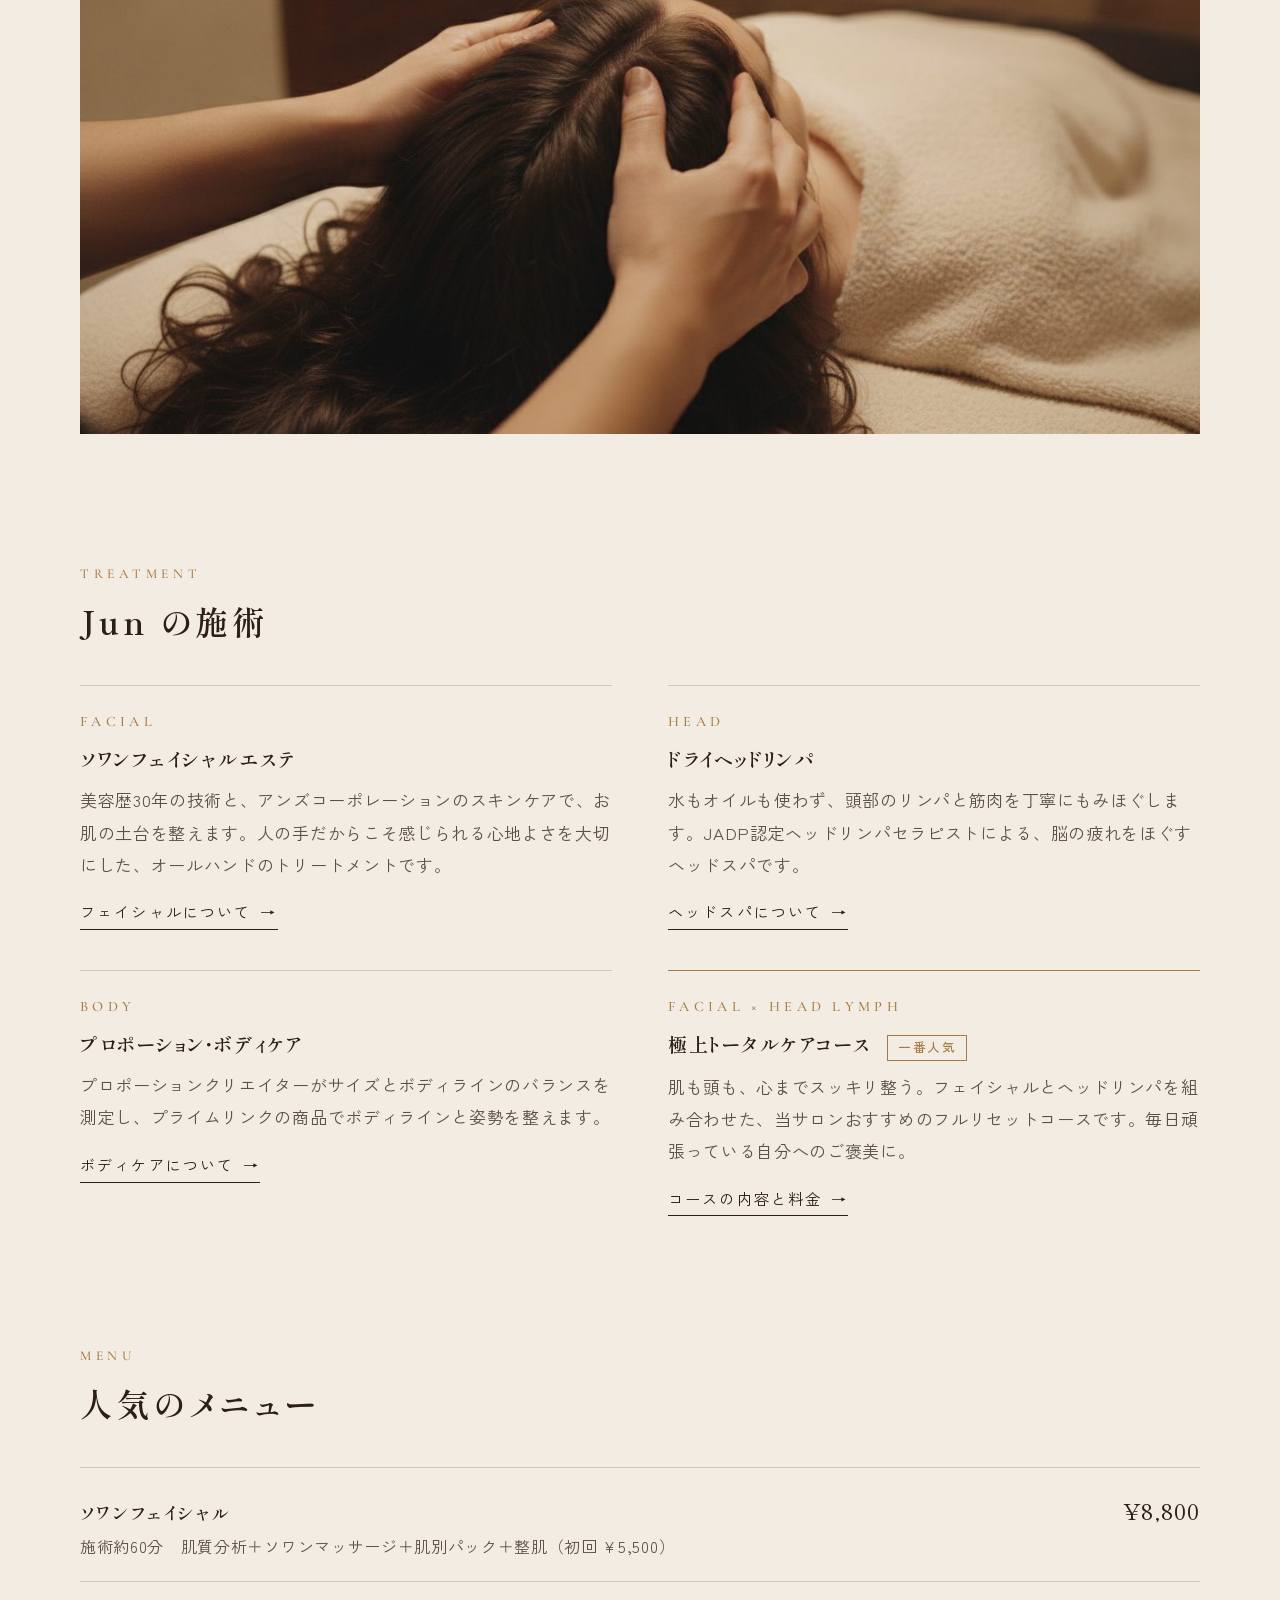
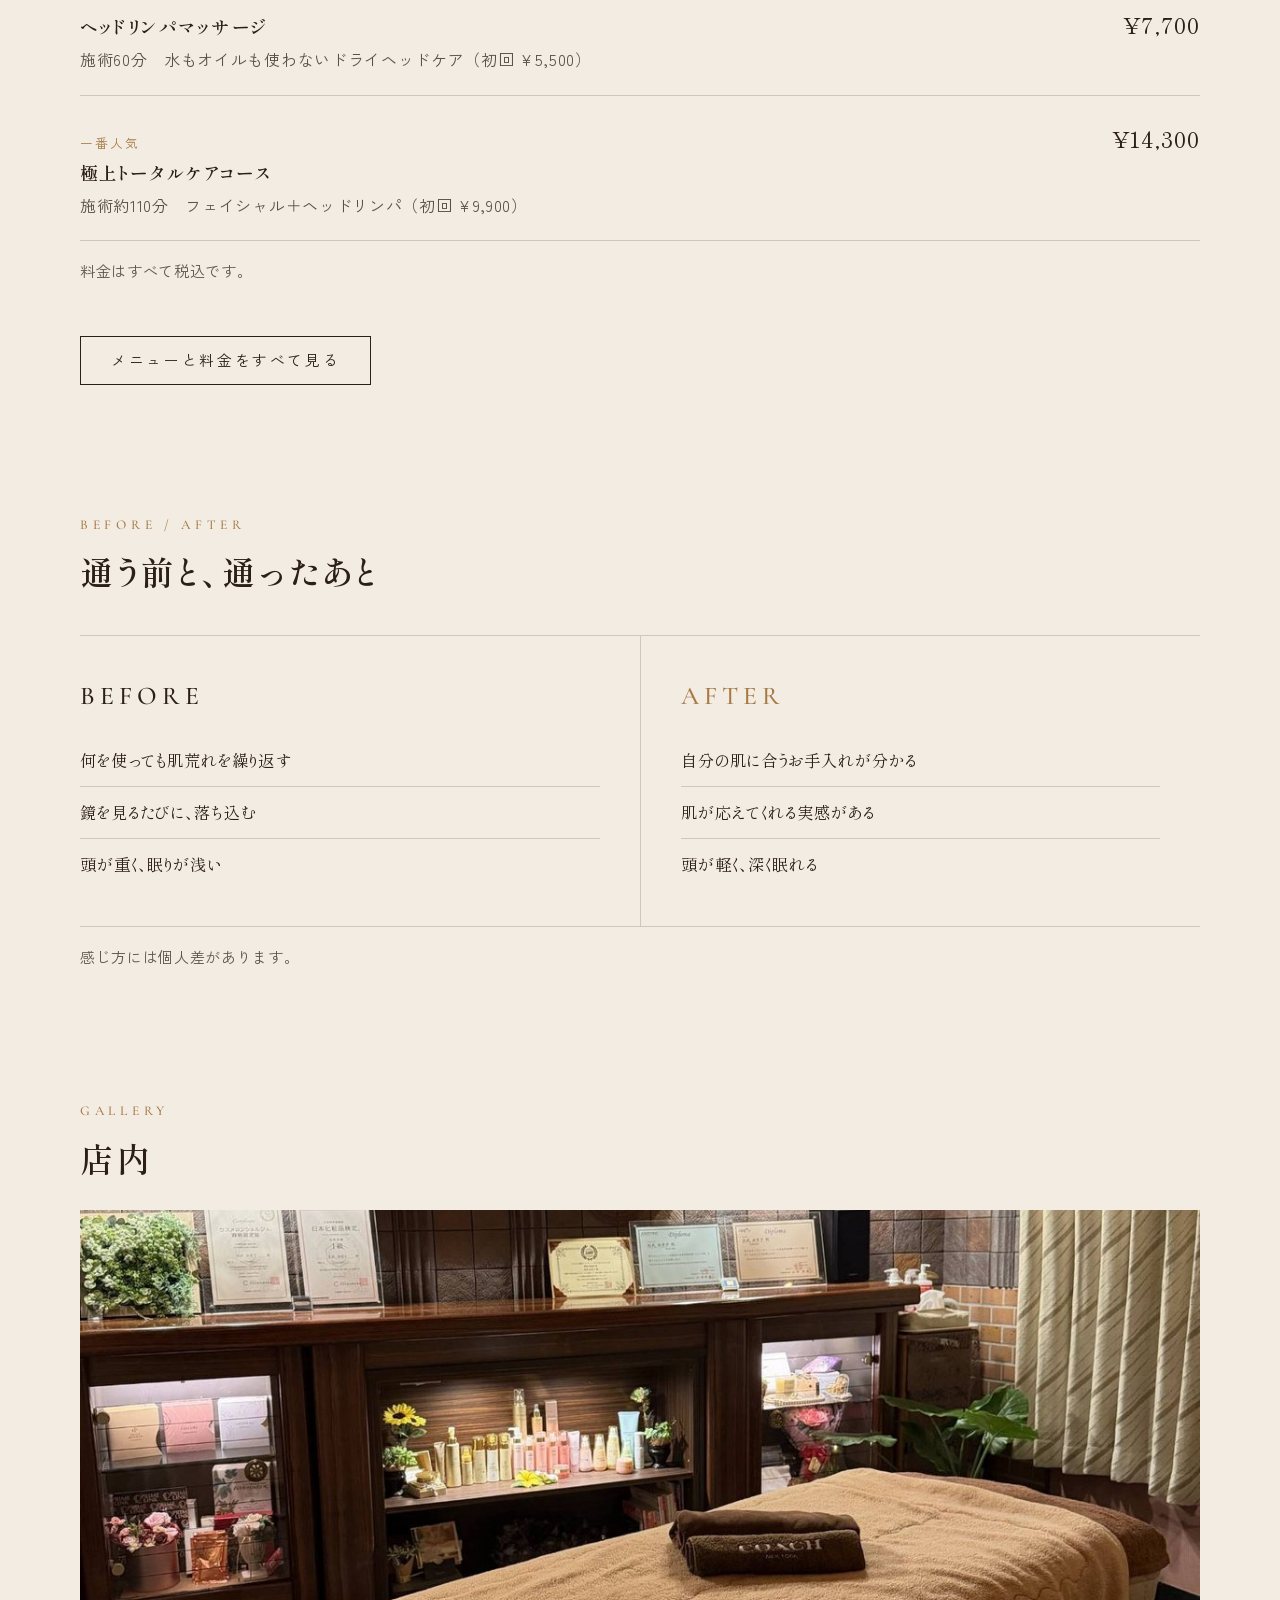
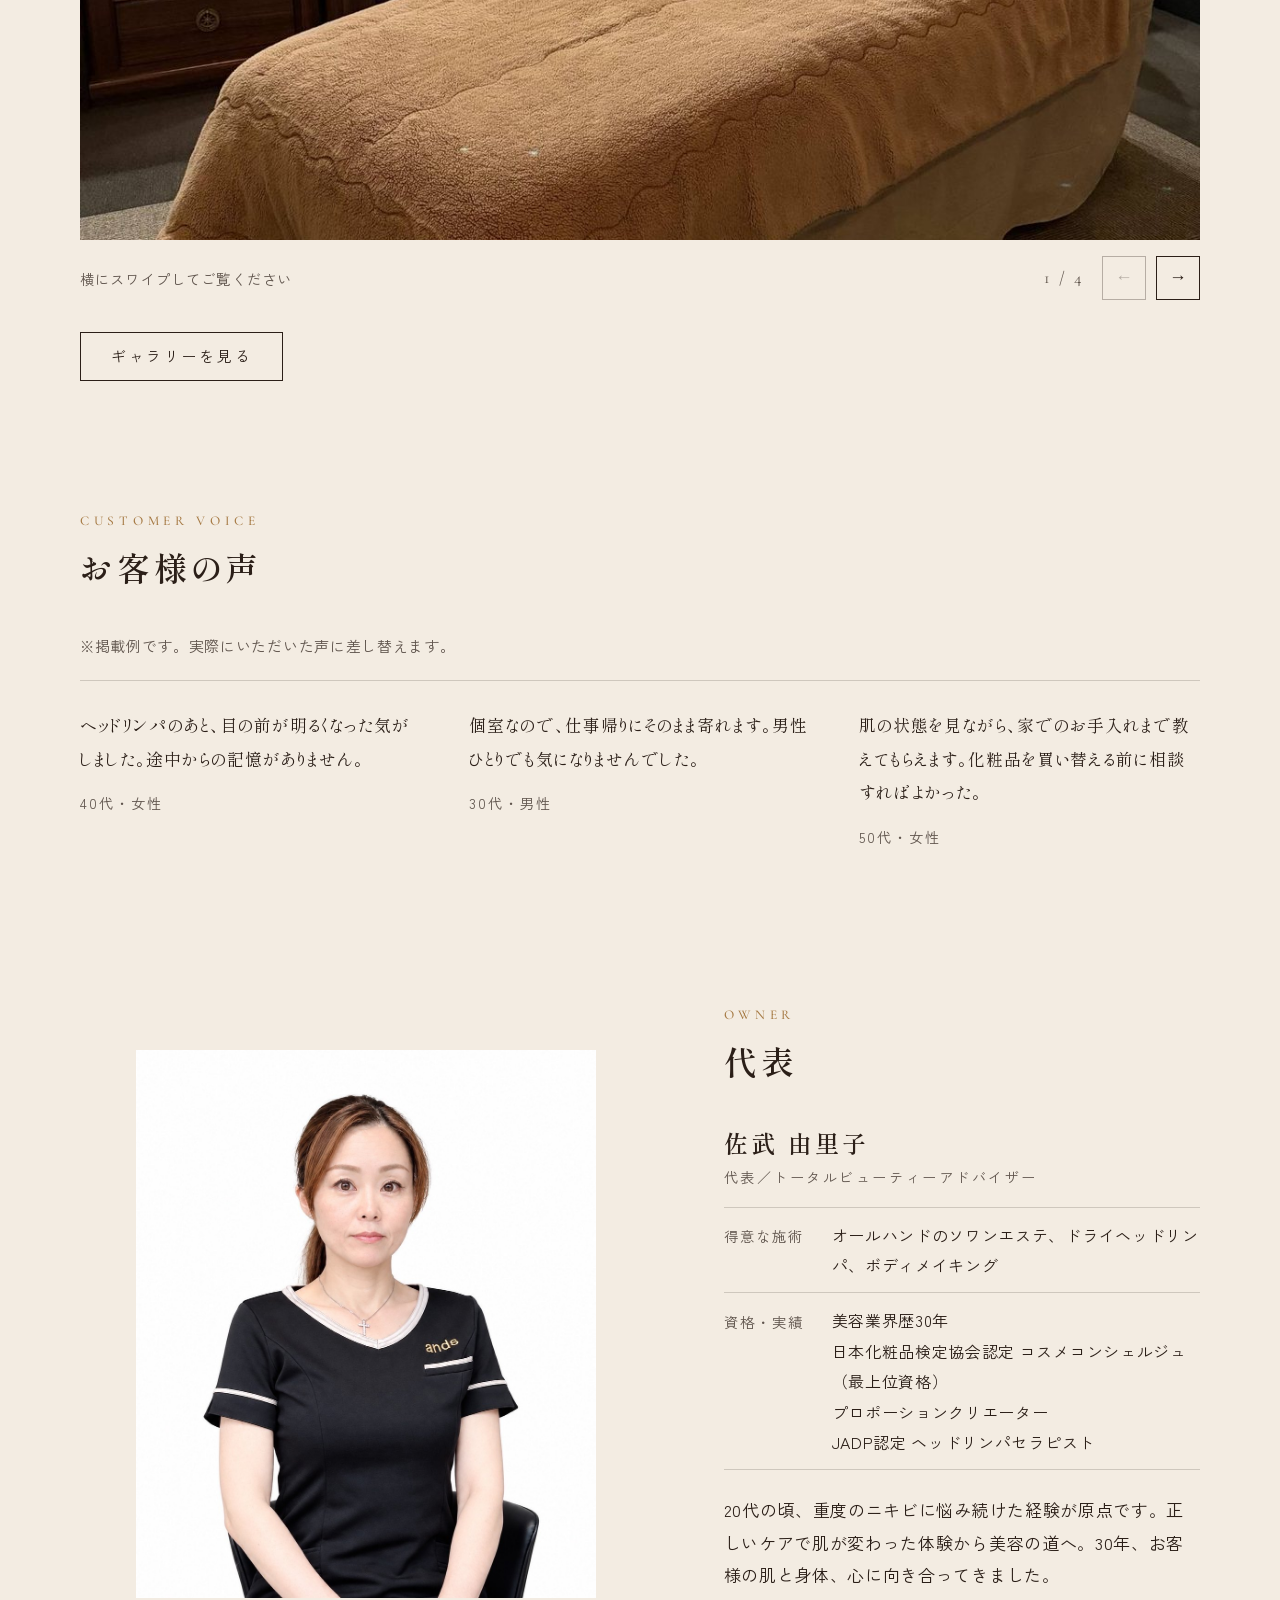
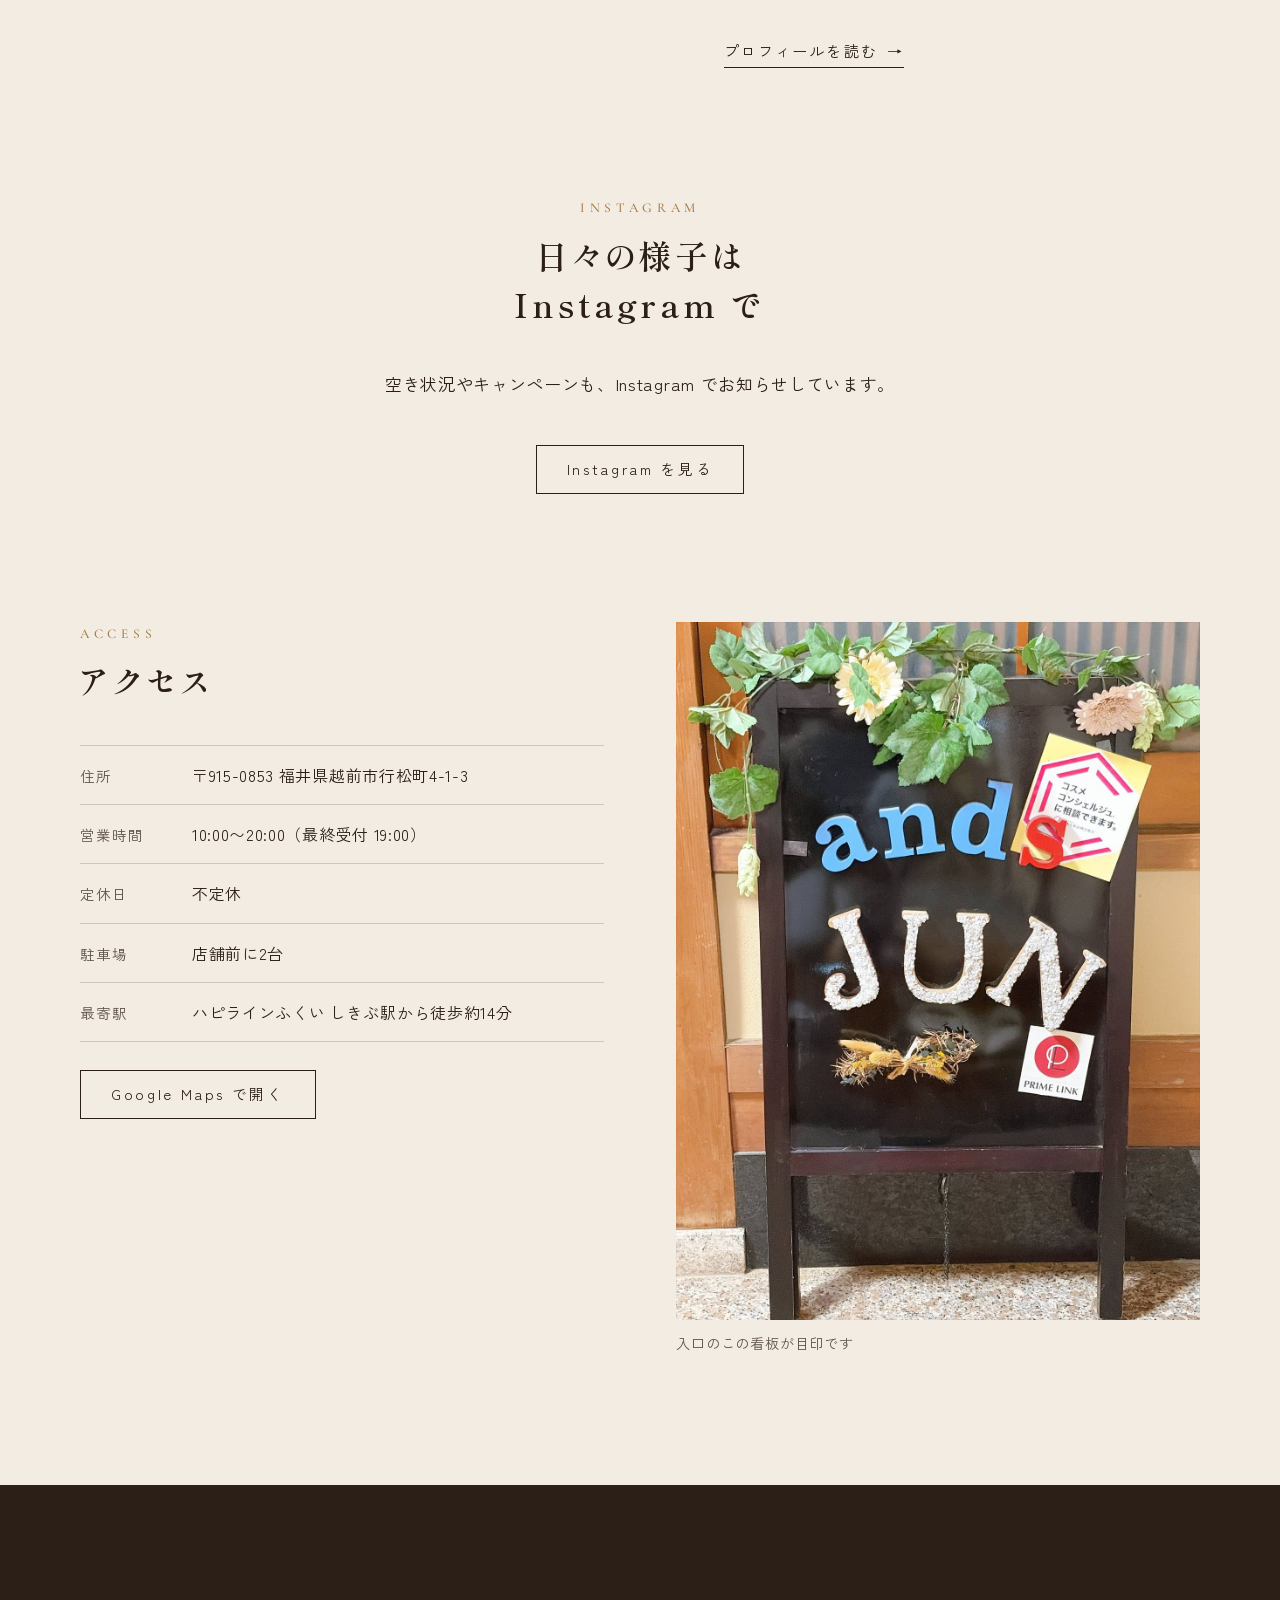
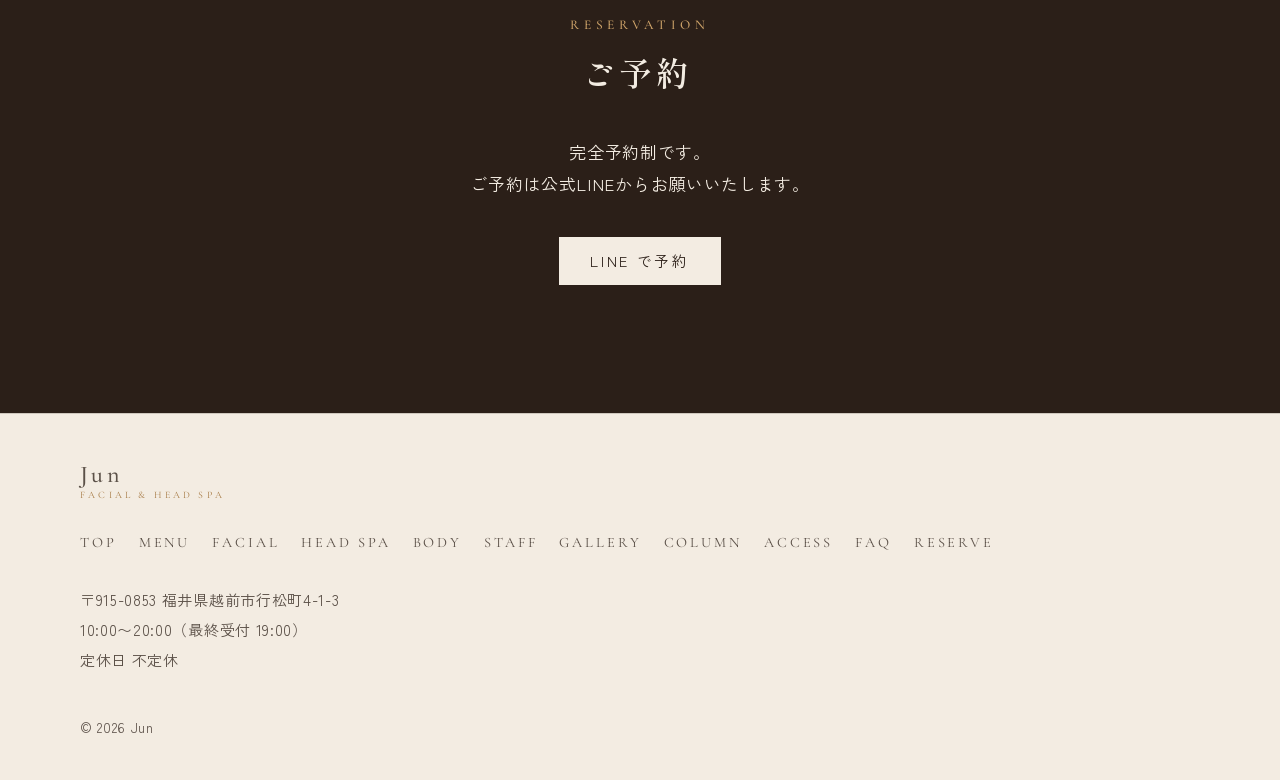
==== commit aa3a3069: "Real address and station; drop the coupon page; lounge is the counseling room - Address 〒915-0853 福井" ====
--- a/index.html
+++ b/index.html
@@ -10,7 +10,7 @@
 <link rel="preconnect" href="https://fonts.googleapis.com">
 <link rel="preconnect" href="https://fonts.gstatic.com" crossorigin>
 <link href="https://fonts.googleapis.com/css2?family=Cormorant+Garamond:ital,wght@0,400;0,500;1,400&family=Shippori+Mincho:wght@500;600&family=Zen+Kaku+Gothic+New:wght@400;500&display=swap" rel="stylesheet">
-<link rel="stylesheet" href="style.css?v=19">
+<link rel="stylesheet" href="style.css?v=20">
 <meta name="site-root" content="https://haru20190621-a11y.github.io/jun-preview-8c500080/">
 <script>document.documentElement.className+=' js';</script>
 </head>
@@ -26,7 +26,6 @@
 <li><a href="body.html">Body</a></li>
 <li><a href="staff.html">Staff</a></li>
 <li><a href="gallery.html">Gallery</a></li>
-<li><a href="coupon.html">Coupon</a></li>
 <li><a href="blog/">Column</a></li>
 <li><a href="access.html">Access</a></li>
 <li><a href="faq.html">FAQ</a></li>
@@ -48,7 +47,6 @@
 <li><a href="body.html"><span class="en">Body</span><span class="ja">ボディケア</span></a></li>
 <li><a href="staff.html"><span class="en">Staff</span><span class="ja">スタッフ</span></a></li>
 <li><a href="gallery.html"><span class="en">Gallery</span><span class="ja">ギャラリー</span></a></li>
-<li><a href="coupon.html"><span class="en">Coupon</span><span class="ja">クーポン</span></a></li>
 <li><a href="blog/"><span class="en">Column</span><span class="ja">お知らせ・コラム</span></a></li>
 <li><a href="access.html"><span class="en">Access</span><span class="ja">アクセス</span></a></li>
 <li><a href="faq.html"><span class="en">FAQ</span><span class="ja">よくある質問</span></a></li>
@@ -233,7 +231,7 @@
   <div class="wrap slider reveal" data-slider>
     <div class="slider__track" tabindex="0" role="region" aria-label="店内の写真。横にスワイプしてご覧いただけます">
       <figure class="slider__item slider__item--room"><img src="images/room.jpg" width="1200" height="1600" alt="施術室。ブラウンのタオルを掛けたベッドと、化粧品の棚" loading="lazy"></figure>
-      <figure class="slider__item"><img src="images/lounge.jpg" width="1600" height="1200" alt="待合スペース。白いソファとラタンのテーブル" loading="lazy"></figure>
+      <figure class="slider__item"><img src="images/lounge.jpg" width="1600" height="1200" alt="カウンセリングルーム。白いソファとラタンのテーブル" loading="lazy"></figure>
       <figure class="slider__item"><img src="images/products.jpg" width="1600" height="955" alt="棚に並ぶスキンケア商品" loading="lazy"></figure>
       <figure class="slider__item"><img src="images/wall.jpg" width="1600" height="1200" alt="プルメリアの絵とランプ、カウンターに並ぶ資格証" loading="lazy"></figure>
     </div>
@@ -305,13 +303,13 @@
       <p class="sec-label">Access</p>
       <h2>アクセス</h2>
       <dl class="info">
-        <div><dt>住所</dt><dd>〒000-0000 埼玉県〇〇市〇〇町 0-0-0</dd></div>
+        <div><dt>住所</dt><dd>〒915-0853 福井県越前市行松町4-1-3</dd></div>
         <div><dt>営業時間</dt><dd>10:00〜20:00（最終受付 19:00）</dd></div>
         <div><dt>定休日</dt><dd>不定休</dd></div>
         <div><dt>駐車場</dt><dd>店舗前に2台</dd></div>
-        <div><dt>最寄駅</dt><dd>〇〇駅 東口から徒歩7分</dd></div>
+        <div><dt>最寄駅</dt><dd>ハピラインふくい しきぶ駅から徒歩約14分</dd></div>
       </dl>
-      <a class="btn" href="https://www.google.com/maps/search/?api=1&query=%E3%83%98%E3%83%83%E3%83%89%E3%82%B9%E3%83%91+Jun" target="_blank" rel="noopener">Google Maps で開く</a>
+      <a class="btn" href="https://www.google.com/maps/search/?api=1&amp;query=%E7%A6%8F%E4%BA%95%E7%9C%8C%E8%B6%8A%E5%89%8D%E5%B8%82%E8%A1%8C%E6%9D%BE%E7%94%BA4-1-3" target="_blank" rel="noopener">Google Maps で開く</a>
     </div>
     <figure class="access__fig access__fig--tall reveal">
       <img src="images/sign.jpg" width="1200" height="1600" alt="入口の黒い看板。ands JUN の文字と花の飾り" loading="lazy">
@@ -345,13 +343,12 @@
 <li><a href="body.html">Body</a></li>
 <li><a href="staff.html">Staff</a></li>
 <li><a href="gallery.html">Gallery</a></li>
-<li><a href="coupon.html">Coupon</a></li>
 <li><a href="blog/">Column</a></li>
 <li><a href="access.html">Access</a></li>
 <li><a href="faq.html">FAQ</a></li>
 <li><a href="reserve.html">Reserve</a></li>
     </ul>
-    <p class="foot__info">〒000-0000 埼玉県〇〇市〇〇町 0-0-0<br>10:00〜20:00（最終受付 19:00）<br>定休日 不定休</p>
+    <p class="foot__info">〒915-0853 福井県越前市行松町4-1-3<br>10:00〜20:00（最終受付 19:00）<br>定休日 不定休</p>
     <small>&copy; 2026 Jun</small>
   </div>
 </footer>
@@ -360,7 +357,7 @@
   <a class="mbar__web" href="https://line.me/ja/" target="_blank" rel="noopener">LINE で予約</a>
 </nav>
 
-<script src="script.js?v=19" defer></script>
+<script src="script.js?v=20" defer></script>
 <script>
 (function(){
   var root = document.querySelector('meta[name="site-root"]');
--- a/style.css
+++ b/style.css
@@ -354,9 +354,6 @@
   .access__in{grid-template-columns:1fr 1fr;gap:72px;align-items:start}
 }
 .route__in{display:grid;gap:48px}
-.route__list li{display:grid;grid-template-columns:2.6em 1fr;gap:8px;padding:14px 0;border-top:1px solid var(--line);align-items:baseline}
-.route__list li:last-child{border-bottom:1px solid var(--line)}
-.route__no{font-family:var(--en);font-size:1.05rem;letter-spacing:.2em;color:var(--accent)}
 @media (min-width:860px){
   .route__in{grid-template-columns:1fr 1fr;gap:72px}
 }
@@ -462,24 +459,6 @@
 .faq summary::after{content:"+";font-family:var(--en);font-size:1.5rem;line-height:1;justify-self:end;transition:transform .3s}
 .faq details[open] summary::after{transform:rotate(45deg)}
 .faq .a{padding:0 0 22px calc(2em + 12px);color:var(--ink-2);font-size:1rem}
-
-/* ---------- クーポン（チケット） ---------- */
-.tickets{display:grid;gap:18px}
-.ticket{border:1px solid var(--ink);display:grid;grid-template-columns:1fr}
-.ticket__main{padding:24px 24px 18px}
-.ticket__kind{font-family:var(--en);font-size:.8rem;font-weight:500;letter-spacing:.35em;text-transform:uppercase;color:var(--accent);display:block;margin-bottom:8px}
-.ticket h2{font-size:1.25rem;margin-bottom:10px}
-.ticket p{font-size:1rem;color:var(--ink-2);margin:0}
-.ticket__price{border-top:1px dashed var(--ink);padding:16px 24px;display:flex;align-items:baseline;gap:14px;flex-wrap:wrap}
-.ticket__price del{color:var(--ink-3);font-size:.95rem}
-.ticket__price strong{font-family:var(--serif);font-weight:600;font-size:1.7rem;letter-spacing:.04em}
-.ticket__cond{padding:0 24px 18px;font-size:.92rem;color:var(--ink-3);line-height:1.8;margin:0}
-@media (min-width:760px){
-  .tickets{grid-template-columns:1fr 1fr;gap:24px}
-  .ticket{grid-template-columns:1fr 160px}
-  .ticket__price{border-top:0;border-left:1px dashed var(--ink);flex-direction:column;justify-content:center;align-items:center;gap:2px;text-align:center}
-  .ticket__cond{grid-column:1/-1;border-top:1px solid var(--line);padding-top:12px}
-}
 
 /* ---------- お知らせ ---------- */
 .news{border-top:1px solid var(--line)}
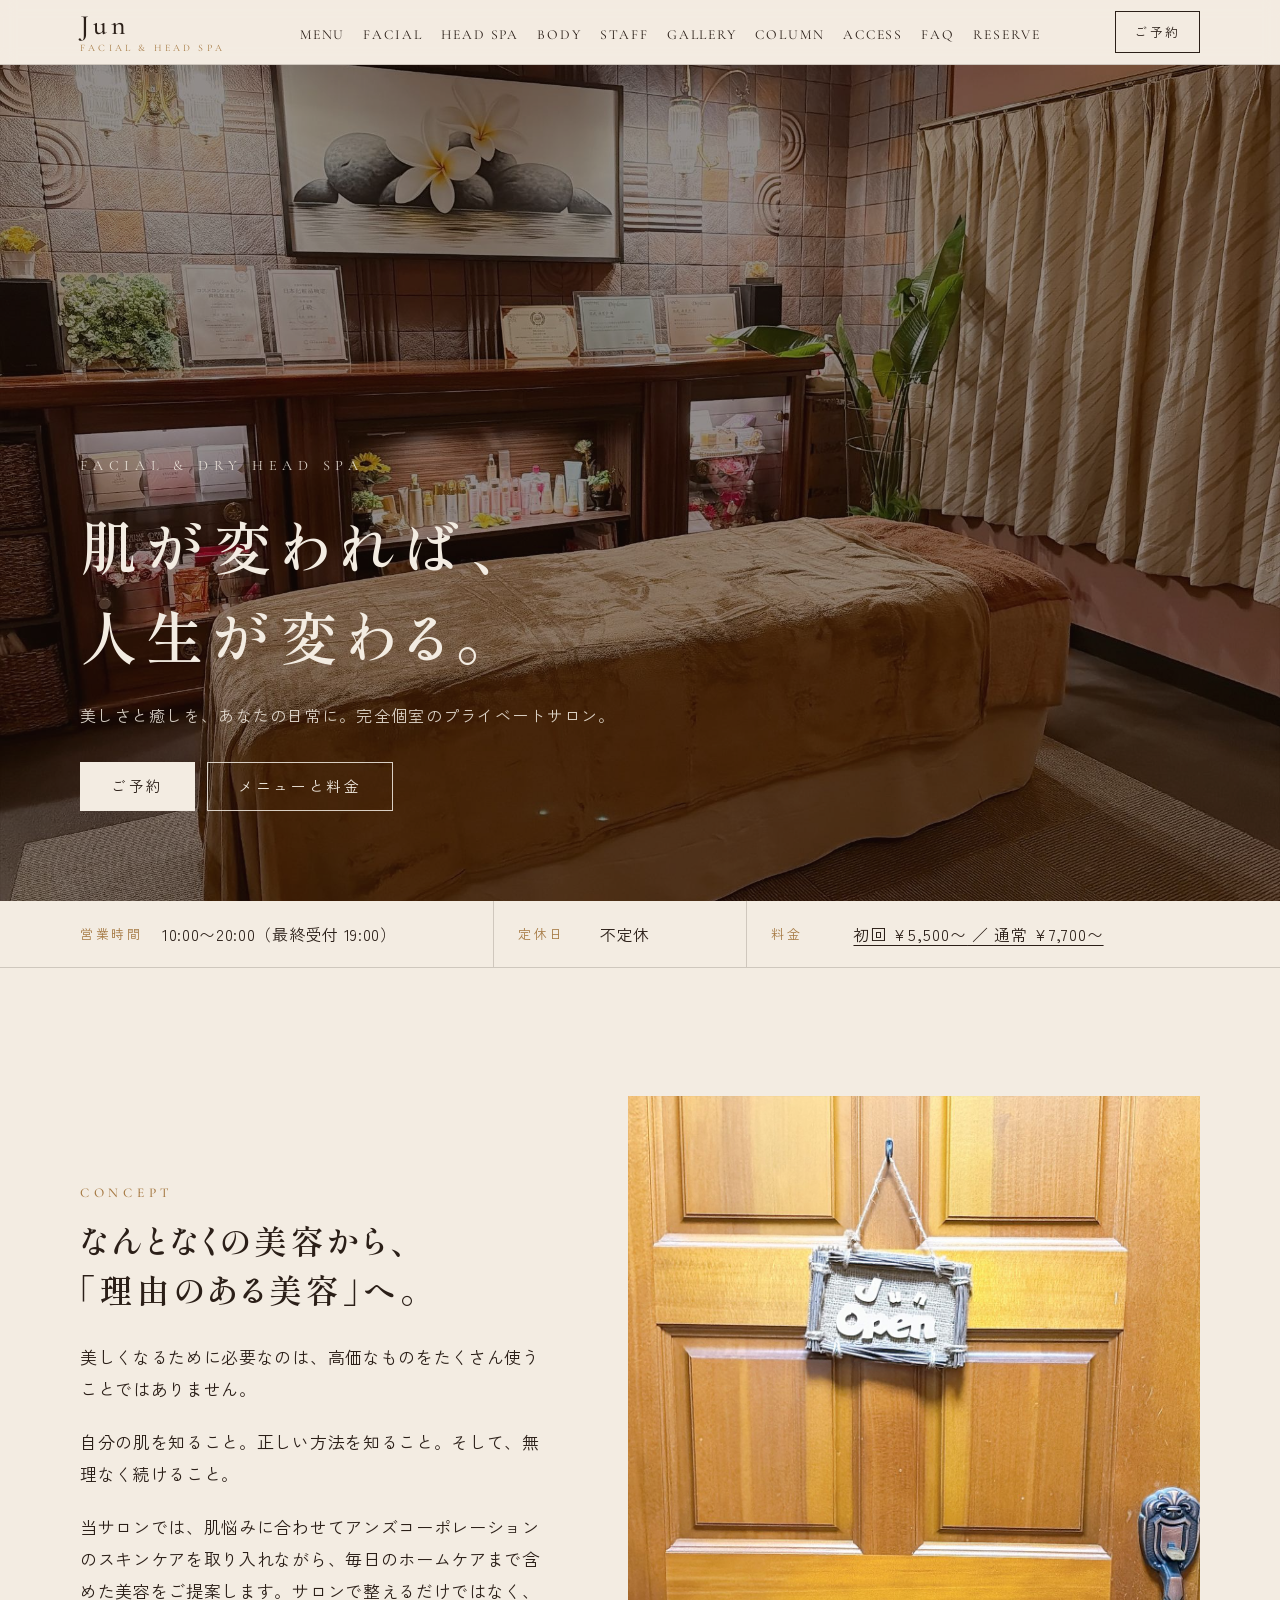
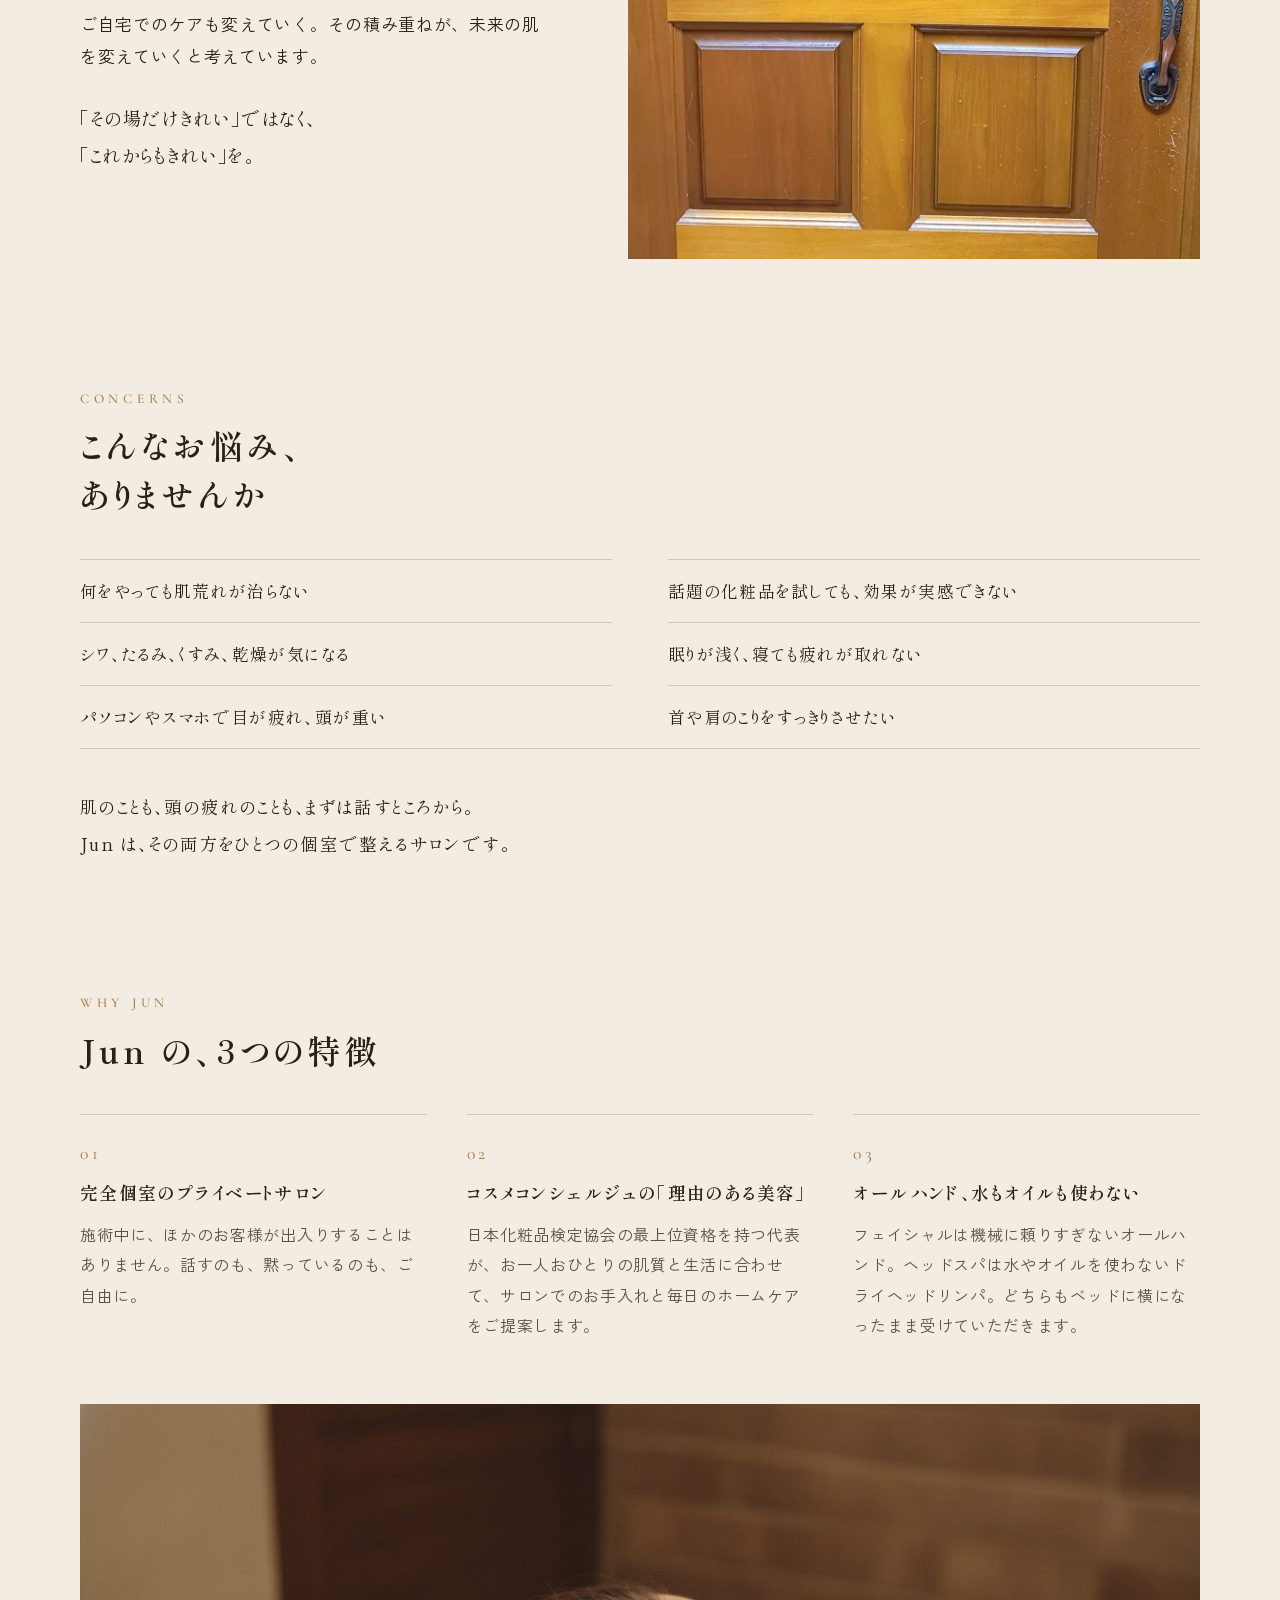
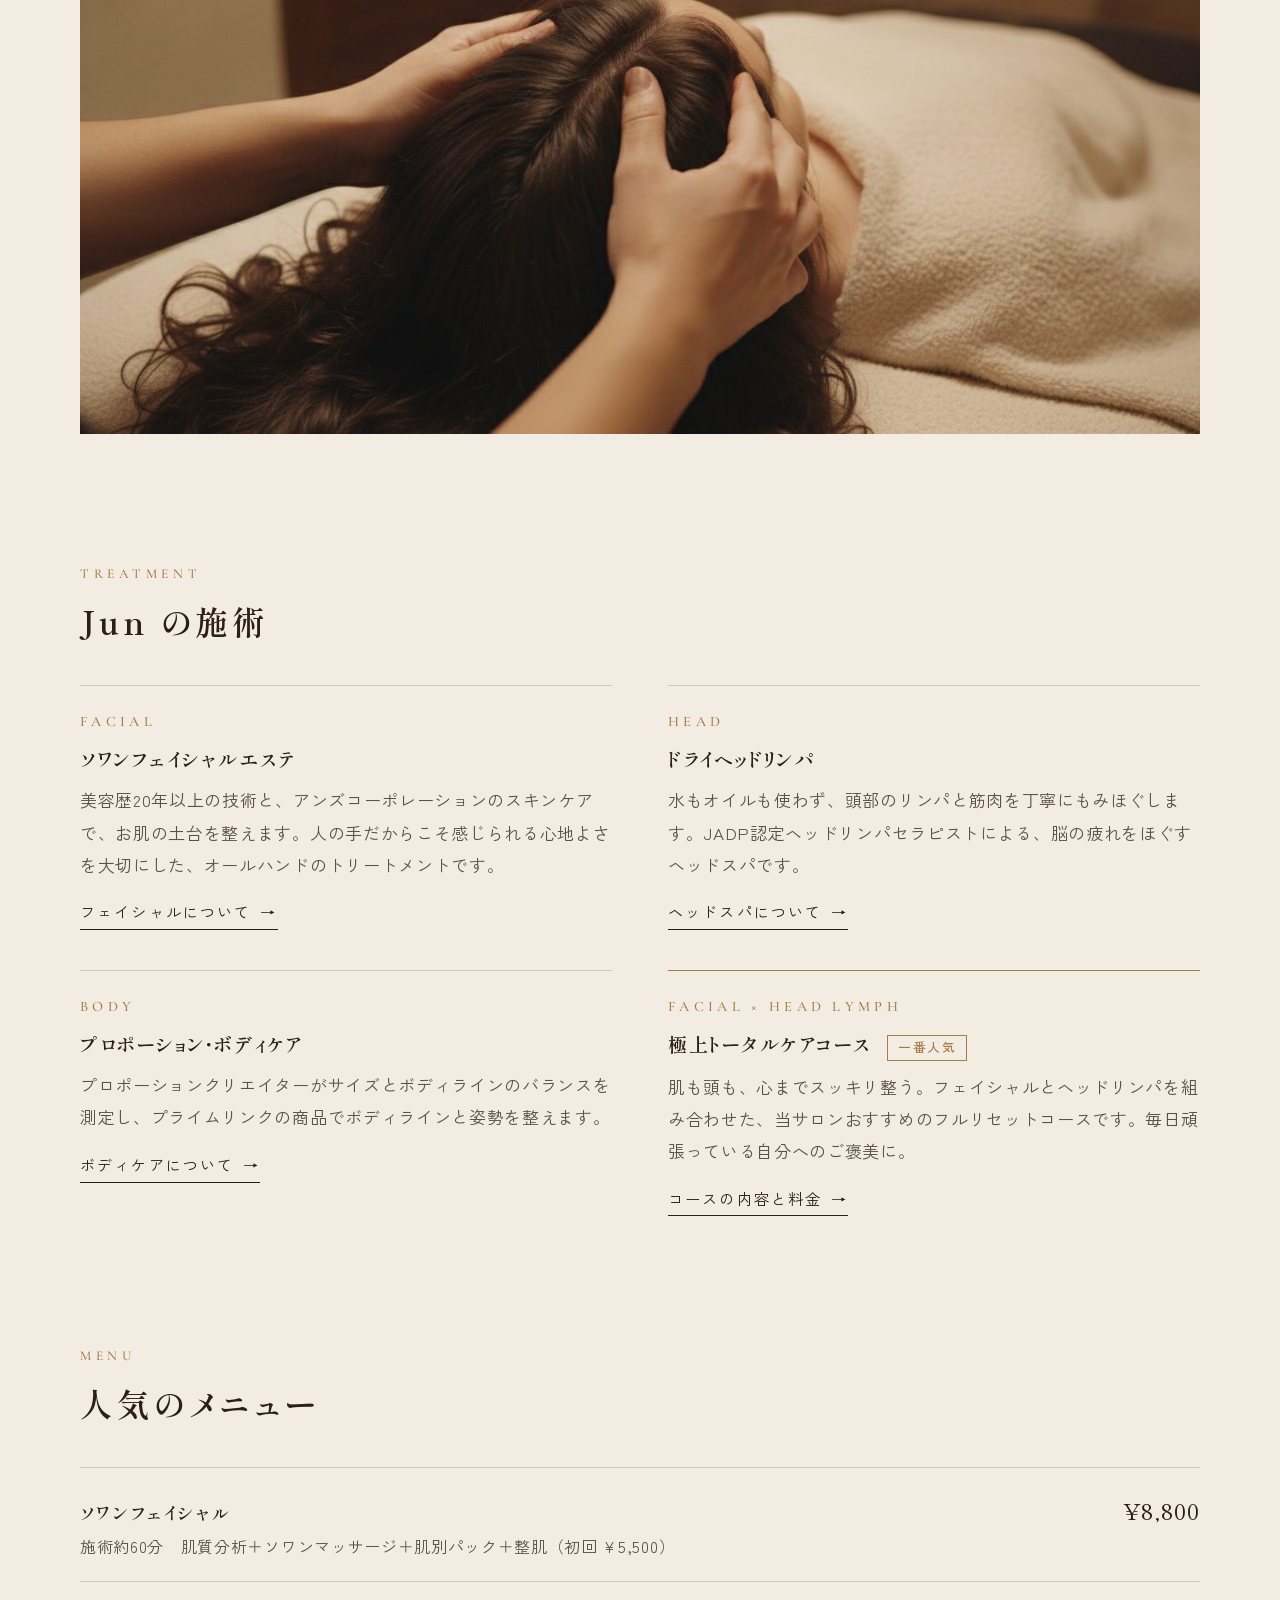
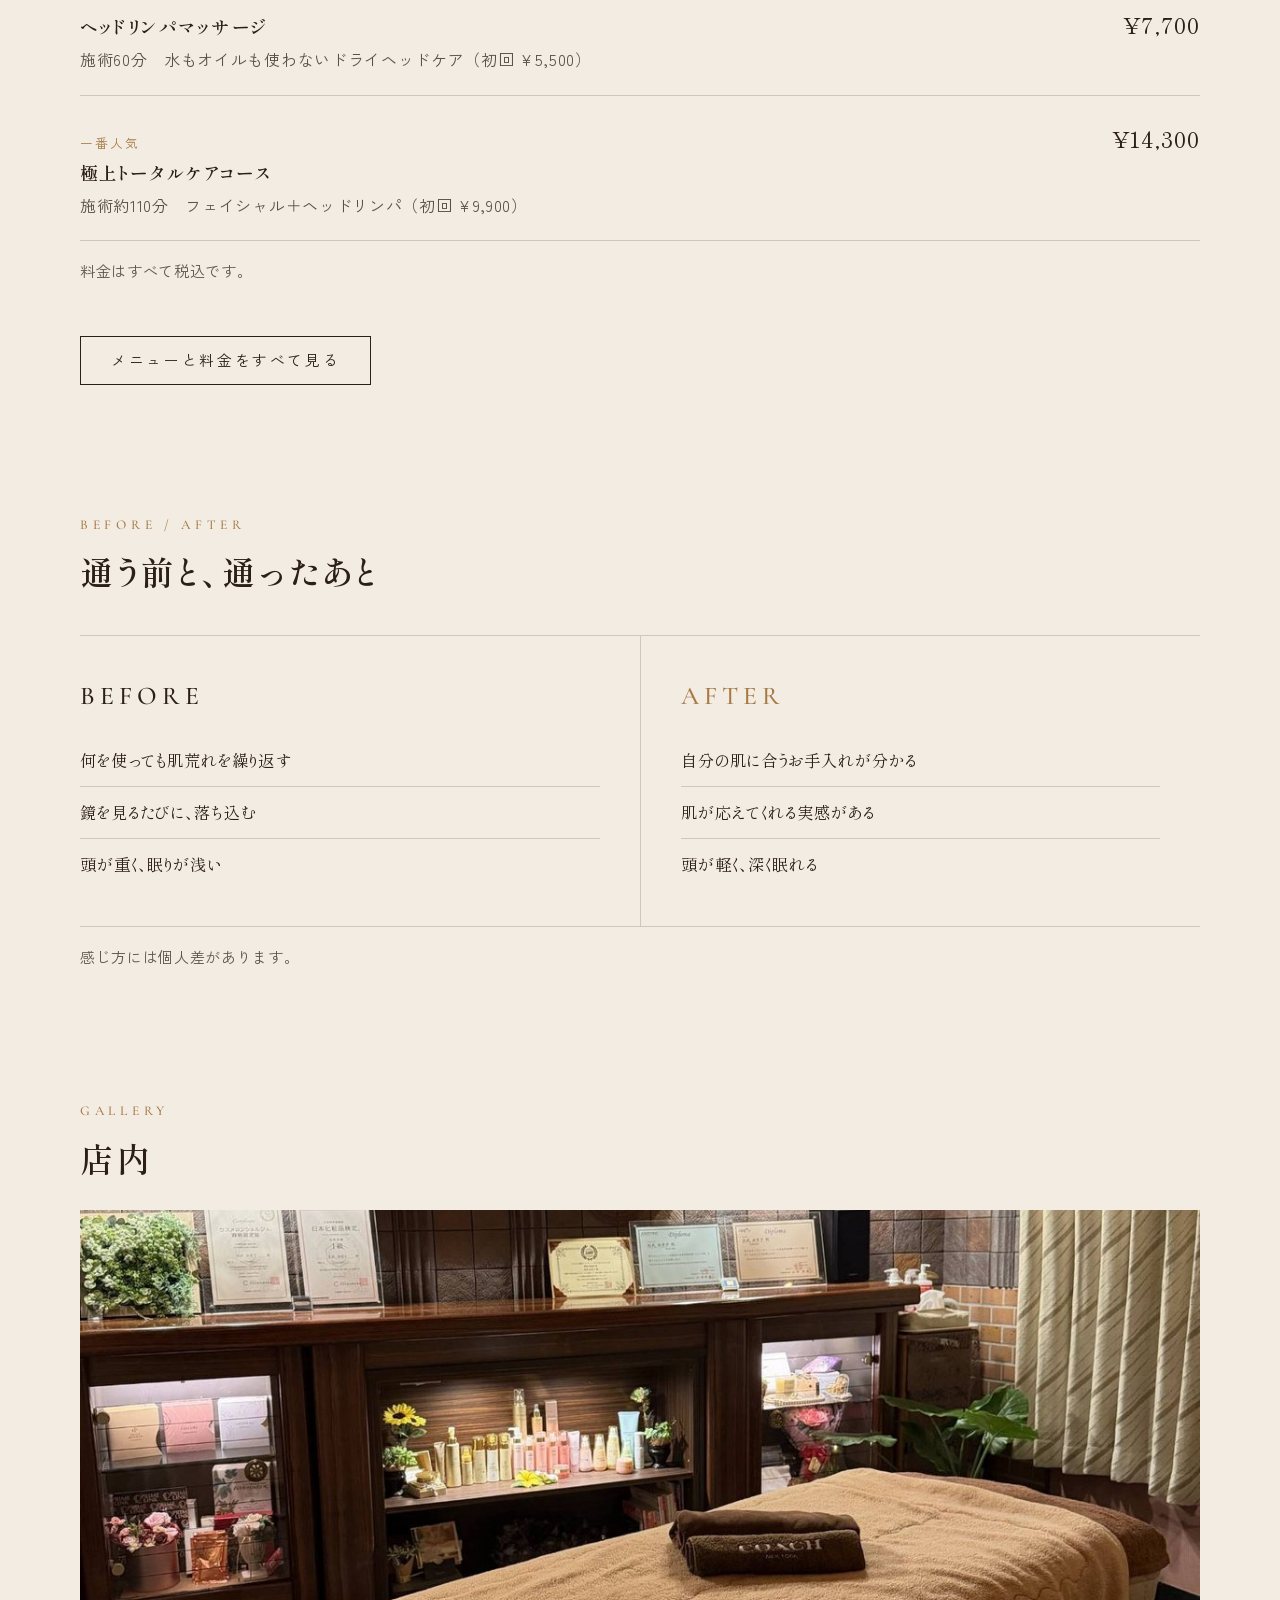
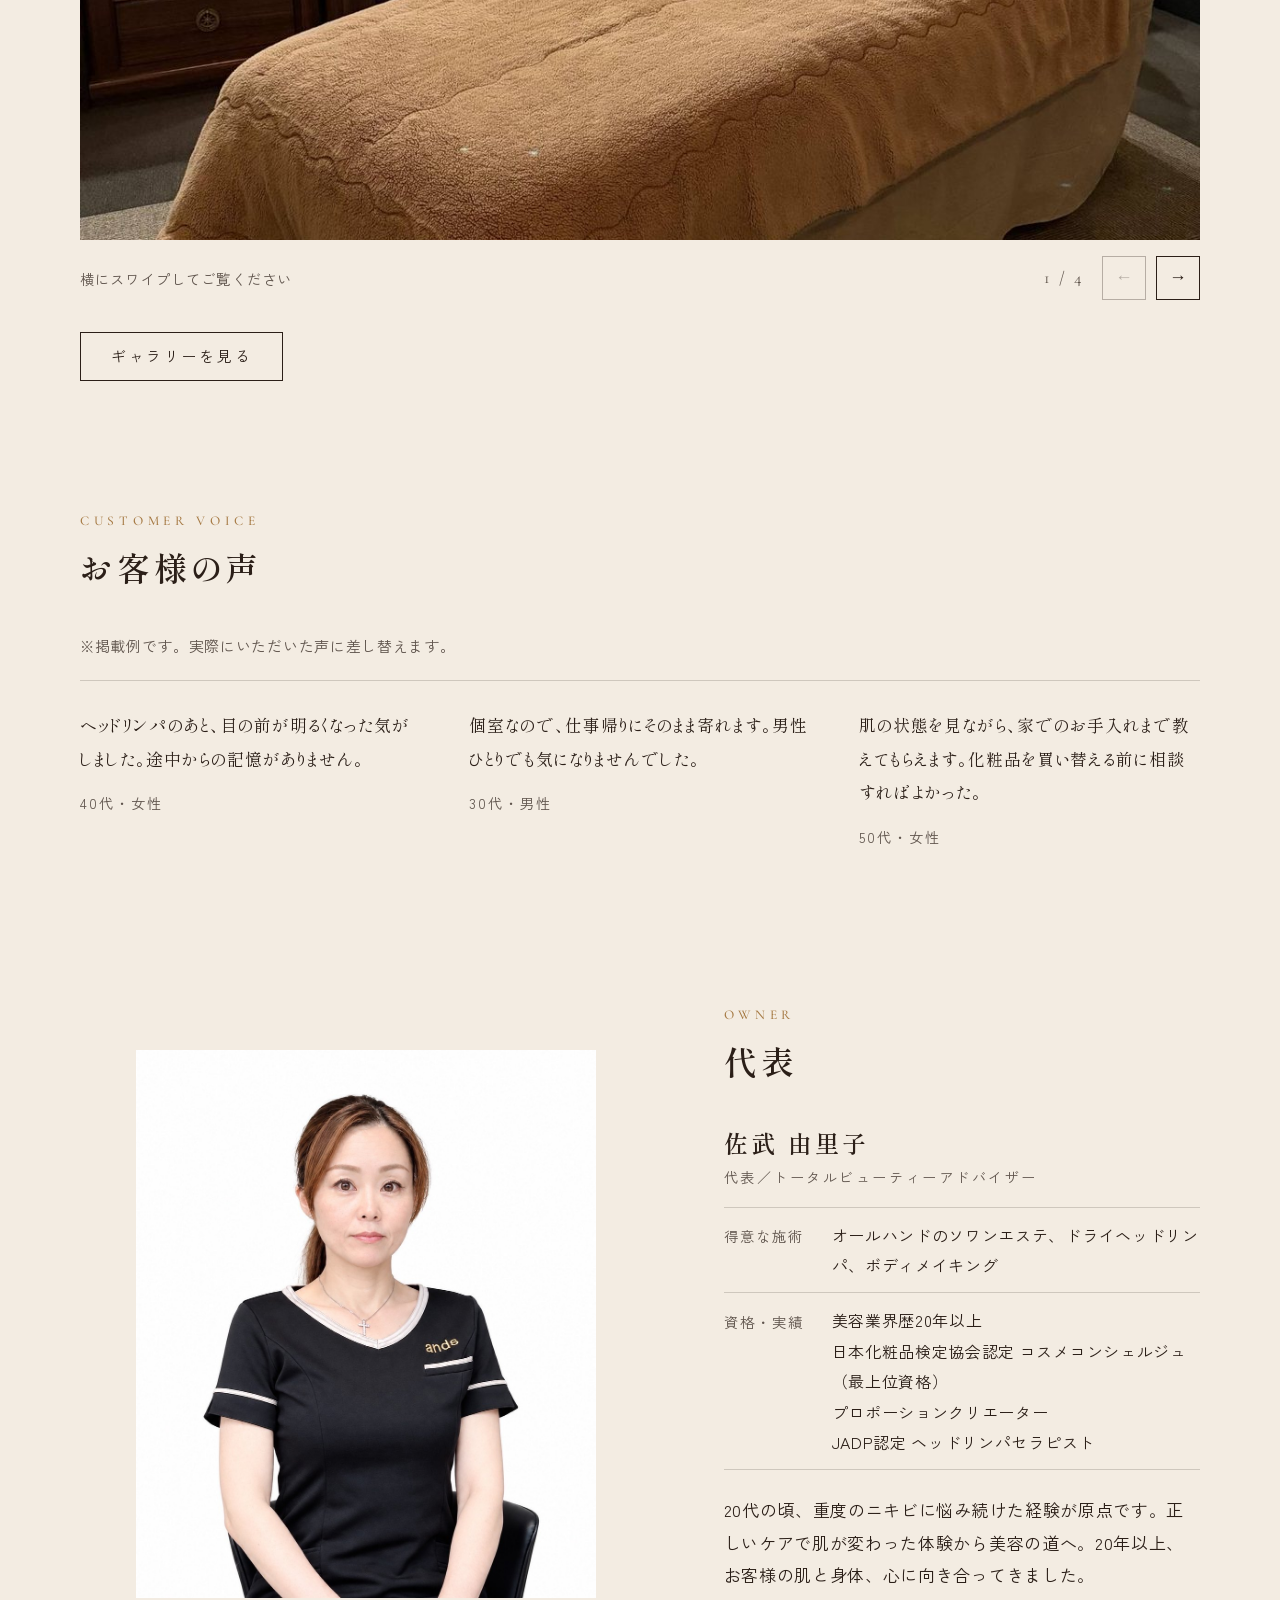
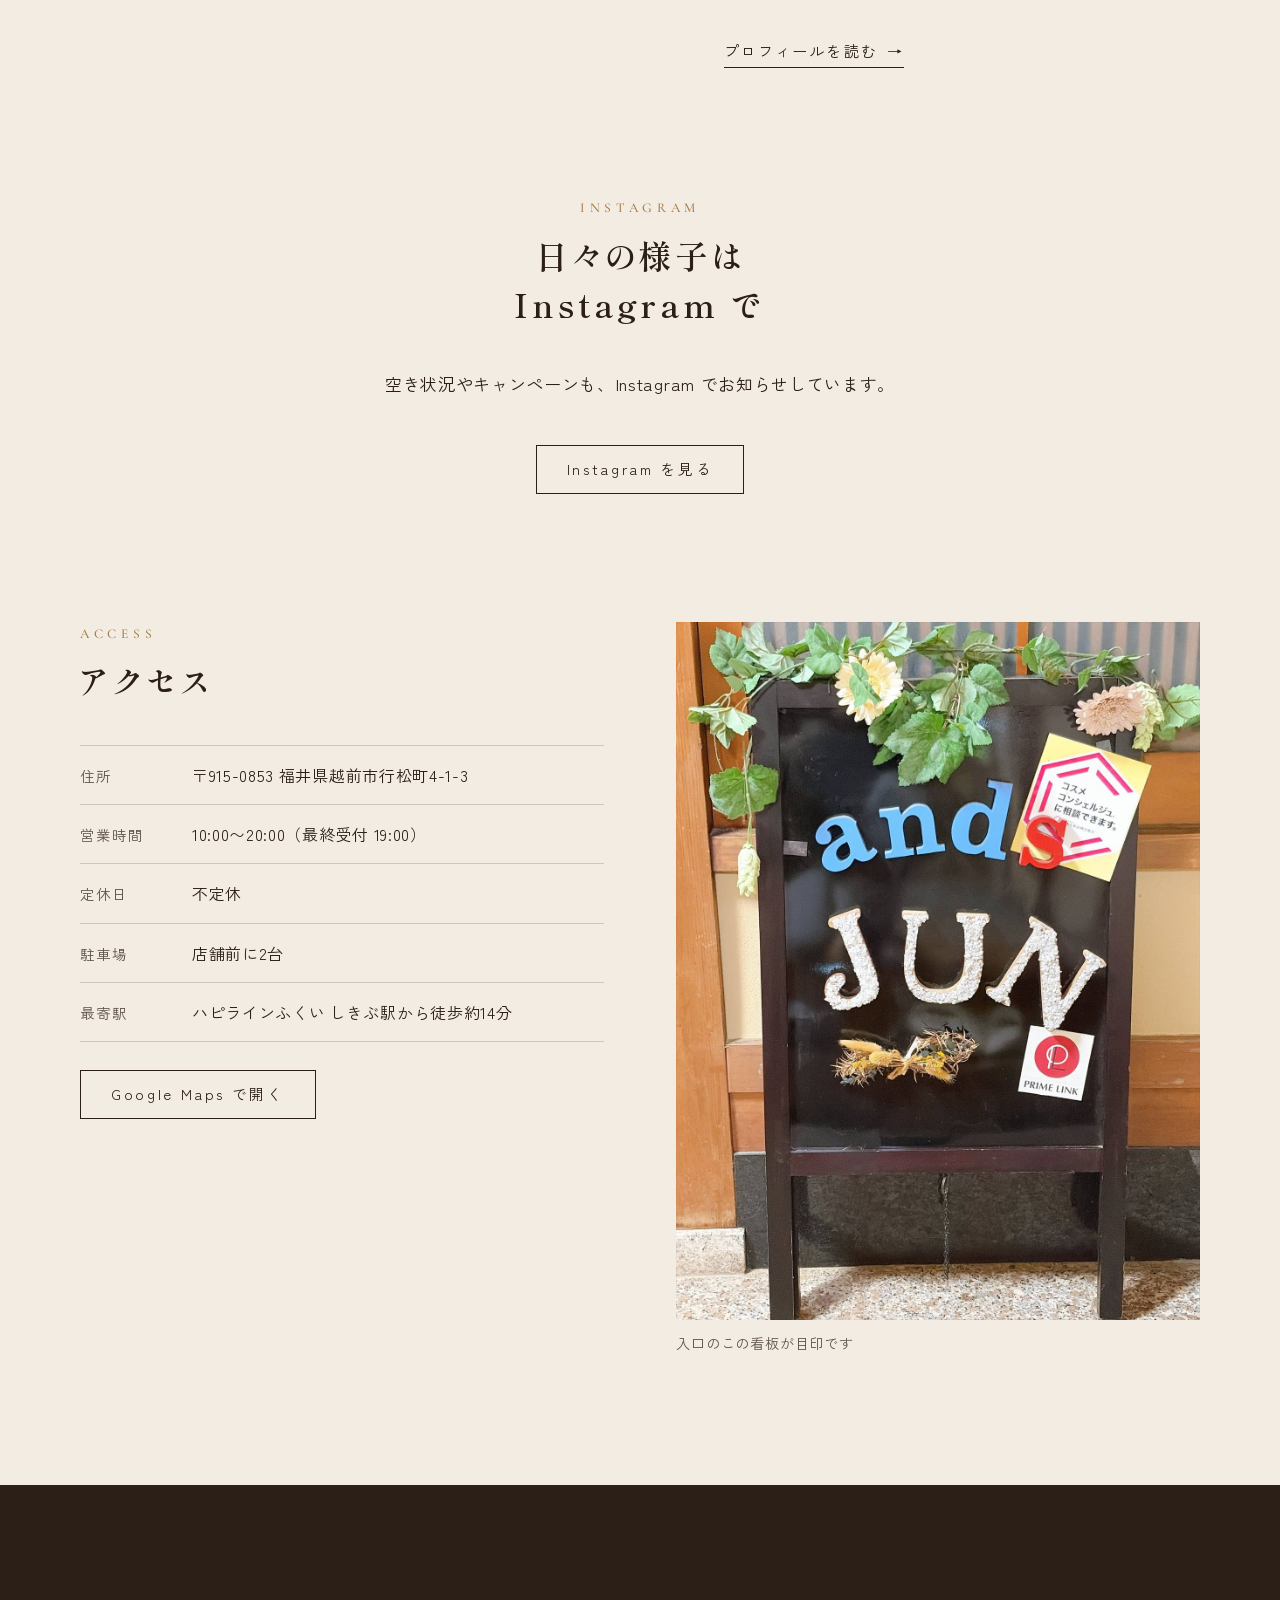
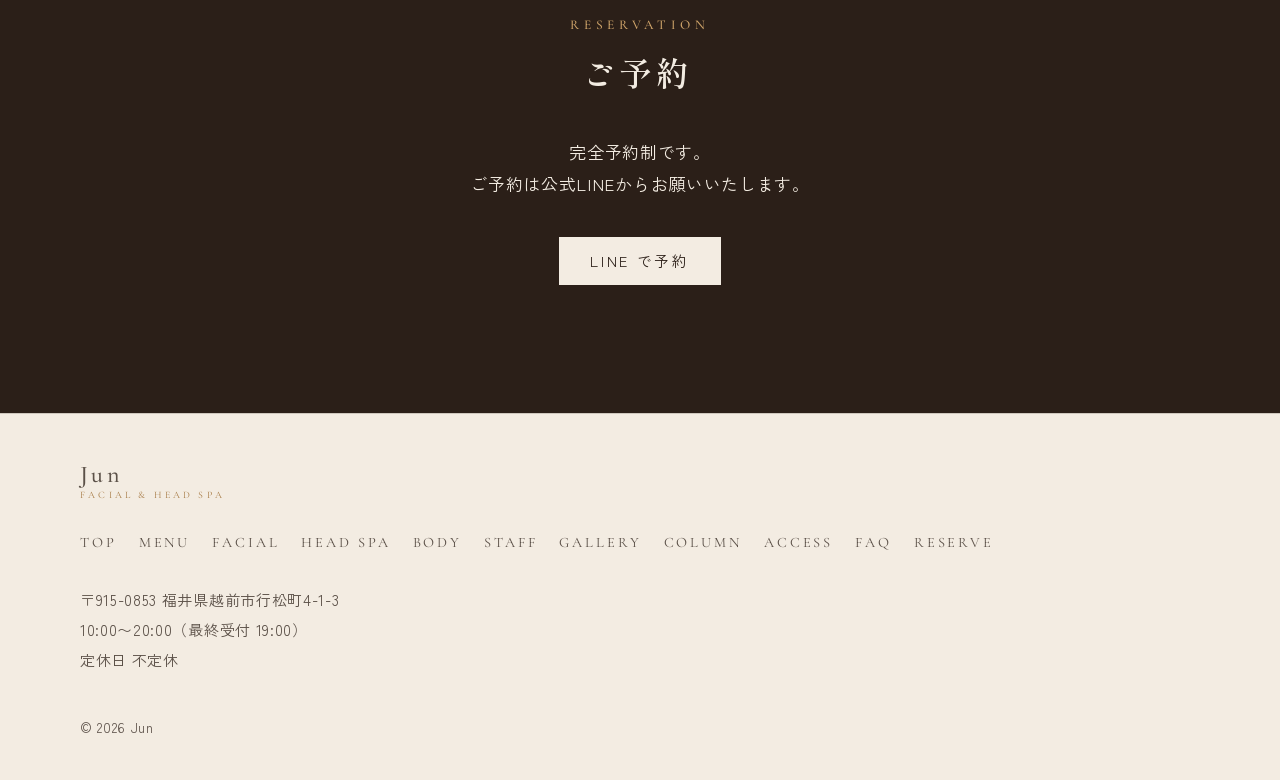
==== commit 4a0b2623: "Owner fixes: 20+ years in the industry, drop the wake-up stretch, map shows the Google listing Co-Au" ====
--- a/index.html
+++ b/index.html
@@ -10,7 +10,7 @@
 <link rel="preconnect" href="https://fonts.googleapis.com">
 <link rel="preconnect" href="https://fonts.gstatic.com" crossorigin>
 <link href="https://fonts.googleapis.com/css2?family=Cormorant+Garamond:ital,wght@0,400;0,500;1,400&family=Shippori+Mincho:wght@500;600&family=Zen+Kaku+Gothic+New:wght@400;500&display=swap" rel="stylesheet">
-<link rel="stylesheet" href="style.css?v=20">
+<link rel="stylesheet" href="style.css?v=23">
 <meta name="site-root" content="https://haru20190621-a11y.github.io/jun-preview-8c500080/">
 <script>document.documentElement.className+=' js';</script>
 </head>
@@ -149,7 +149,7 @@
       <article class="svc__item reveal">
         <span class="svc__kind">Facial</span>
         <h3>ソワンフェイシャルエステ</h3>
-        <p>美容歴30年の技術と、アンズコーポレーションのスキンケアで、お肌の土台を整えます。人の手だからこそ感じられる心地よさを大切にした、オールハンドのトリートメントです。</p>
+        <p>美容歴20年以上の技術と、アンズコーポレーションのスキンケアで、お肌の土台を整えます。人の手だからこそ感じられる心地よさを大切にした、オールハンドのトリートメントです。</p>
         <a class="link-arrow" href="facial.html">フェイシャルについて</a>
       </article>
       <article class="svc__item reveal">
@@ -280,9 +280,9 @@
       <h3 class="staff__name">佐武 由里子 <span>代表／トータルビューティーアドバイザー</span></h3>
       <dl class="staff__dl">
         <div><dt>得意な施術</dt><dd>オールハンドのソワンエステ、ドライヘッドリンパ、ボディメイキング</dd></div>
-        <div><dt>資格・実績</dt><dd>美容業界歴30年<br>日本化粧品検定協会認定 コスメコンシェルジュ（最上位資格）<br>プロポーションクリエーター<br>JADP認定 ヘッドリンパセラピスト</dd></div>
+        <div><dt>資格・実績</dt><dd>美容業界歴20年以上<br>日本化粧品検定協会認定 コスメコンシェルジュ（最上位資格）<br>プロポーションクリエーター<br>JADP認定 ヘッドリンパセラピスト</dd></div>
       </dl>
-      <p>20代の頃、重度のニキビに悩み続けた経験が原点です。正しいケアで肌が変わった体験から美容の道へ。30年、お客様の肌と身体、心に向き合ってきました。</p>
+      <p>20代の頃、重度のニキビに悩み続けた経験が原点です。正しいケアで肌が変わった体験から美容の道へ。20年以上、お客様の肌と身体、心に向き合ってきました。</p>
       <a class="link-arrow" href="staff.html">プロフィールを読む</a>
     </div>
   </div>
@@ -309,7 +309,7 @@
         <div><dt>駐車場</dt><dd>店舗前に2台</dd></div>
         <div><dt>最寄駅</dt><dd>ハピラインふくい しきぶ駅から徒歩約14分</dd></div>
       </dl>
-      <a class="btn" href="https://www.google.com/maps/search/?api=1&amp;query=%E7%A6%8F%E4%BA%95%E7%9C%8C%E8%B6%8A%E5%89%8D%E5%B8%82%E8%A1%8C%E6%9D%BE%E7%94%BA4-1-3" target="_blank" rel="noopener">Google Maps で開く</a>
+      <a class="btn" href="https://www.google.com/maps/search/?api=1&amp;query=%E3%83%88%E3%83%BC%E3%82%BF%E3%83%AB%E3%83%93%E3%83%A5%E3%83%BC%E3%83%86%E3%82%A3%E3%82%B5%E3%83%AD%E3%83%B3Jun%20%E7%A6%8F%E4%BA%95%E7%9C%8C%E8%B6%8A%E5%89%8D%E5%B8%82%E8%A1%8C%E6%9D%BE%E7%94%BA4-1-3" target="_blank" rel="noopener">Google Maps で開く</a>
     </div>
     <figure class="access__fig access__fig--tall reveal">
       <img src="images/sign.jpg" width="1200" height="1600" alt="入口の黒い看板。ands JUN の文字と花の飾り" loading="lazy">
@@ -357,7 +357,7 @@
   <a class="mbar__web" href="https://line.me/ja/" target="_blank" rel="noopener">LINE で予約</a>
 </nav>
 
-<script src="script.js?v=20" defer></script>
+<script src="script.js?v=23" defer></script>
 <script>
 (function(){
   var root = document.querySelector('meta[name="site-root"]');
--- a/style.css
+++ b/style.css
@@ -350,8 +350,10 @@
 .access__fig img{aspect-ratio:4/3;object-fit:cover;width:100%}
 .access__fig--tall img{aspect-ratio:3/4}
 .access__fig--wide img{aspect-ratio:1470/640}
+.access__map{display:block;width:100%;aspect-ratio:4/3;border:0;margin-top:48px}
 @media (min-width:860px){
   .access__in{grid-template-columns:1fr 1fr;gap:72px;align-items:start}
+  .access__map{aspect-ratio:21/9;margin-top:72px}
 }
 .route__in{display:grid;gap:48px}
 @media (min-width:860px){
@@ -412,8 +414,15 @@
 .mitem__first{padding:6px 18px;background:var(--ink);color:var(--cream)}
 .mitem__first strong{font-family:var(--serif);font-size:1.6rem;font-weight:600;letter-spacing:.04em;margin-left:.3em}
 .mitem small{font-size:.8rem}
+.mitem__plans{list-style:none;margin:0;padding:0;border-top:1px solid var(--line)}
+.mitem__plans li{display:flex;justify-content:space-between;align-items:center;gap:16px;padding:14px 0;border-bottom:1px solid var(--line)}
+.mitem__plans p{margin:0}
+.mitem__plan{font-family:var(--serif);font-size:1.05rem;font-weight:600}
+.mitem__plan-note{font-size:.86rem;color:var(--ink-3);margin-top:2px}
+.mitem__plan-price{flex:none;font-family:var(--serif);font-size:1.35rem;font-weight:600;letter-spacing:.04em}
 @media (min-width:700px){
   .mitem{grid-template-columns:minmax(0,5fr) minmax(0,7fr);gap:40px;align-items:center}
+  .mitem--nophoto .mitem__body{grid-column:2}
 }
 .plist{border-top:1px solid var(--line)}
 .plist li{display:grid;grid-template-columns:1fr auto;gap:18px;padding:18px 0;border-bottom:1px solid var(--line);align-items:baseline}
